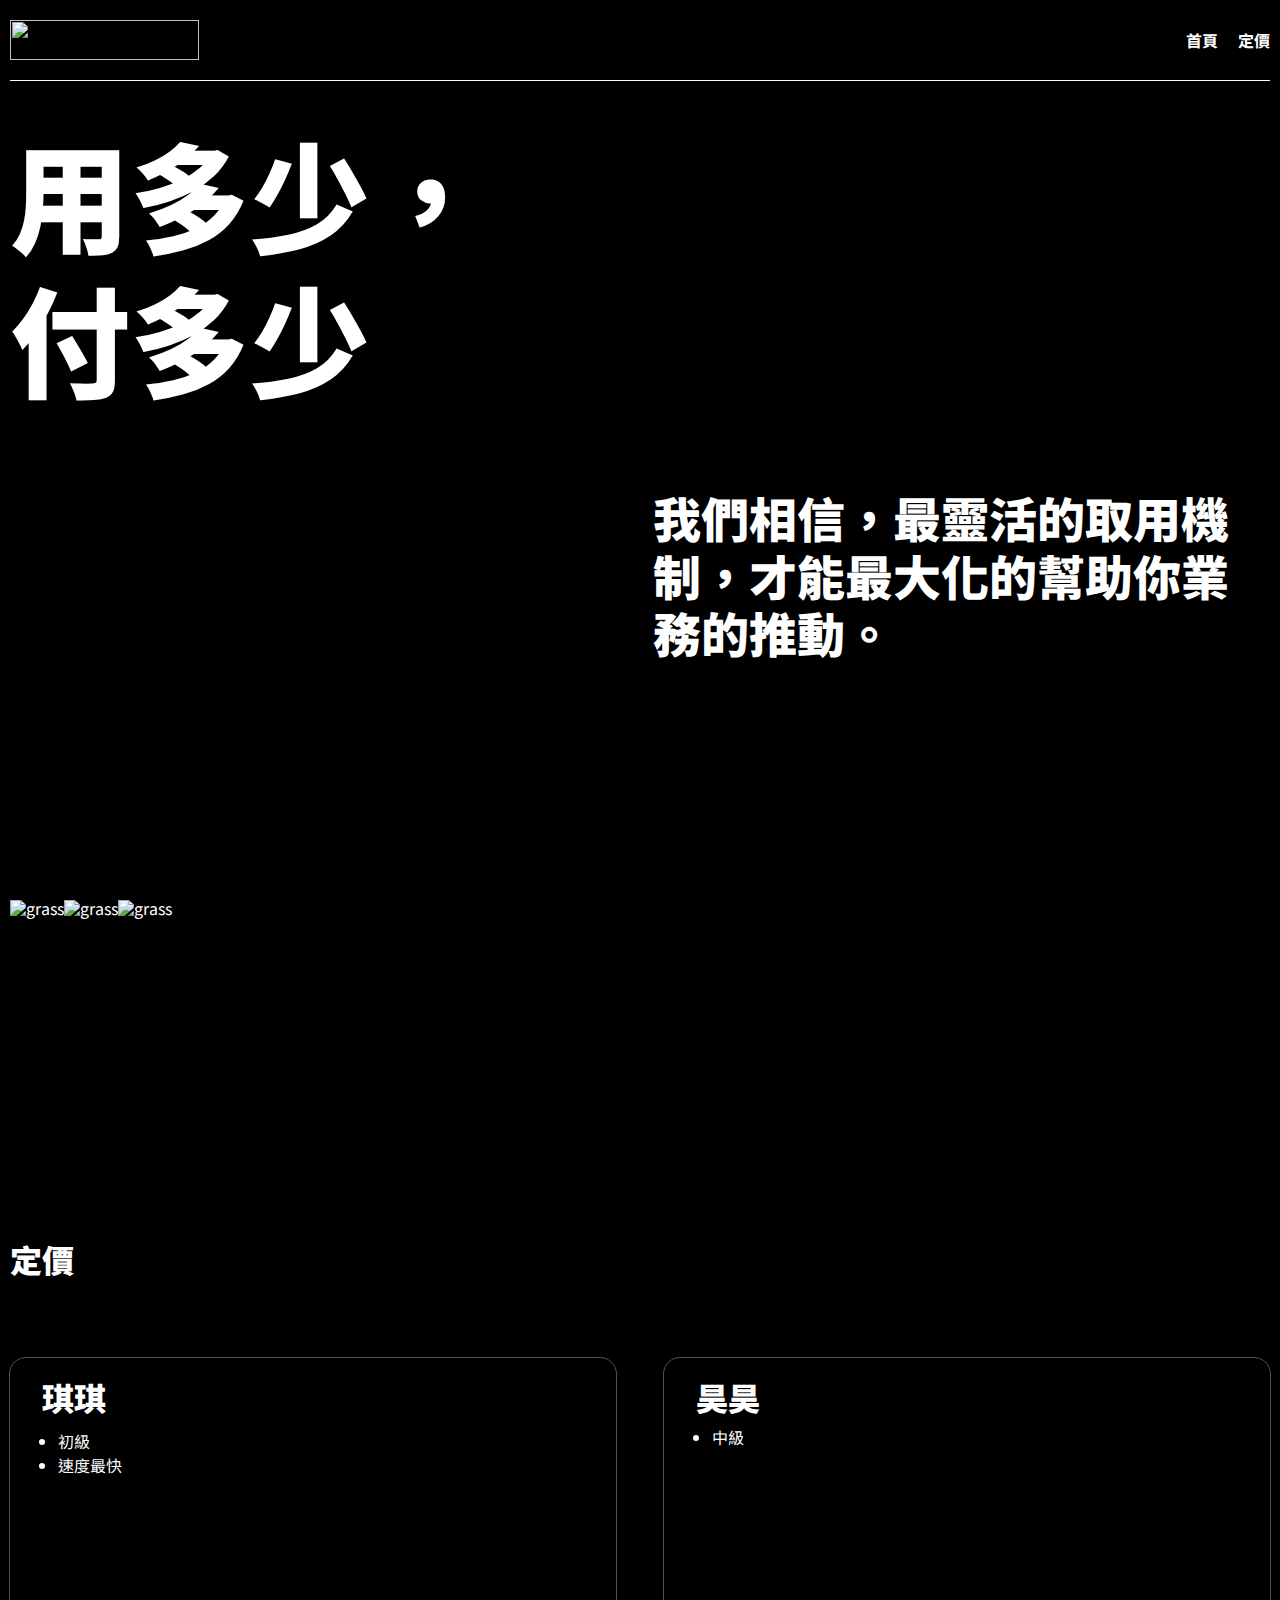
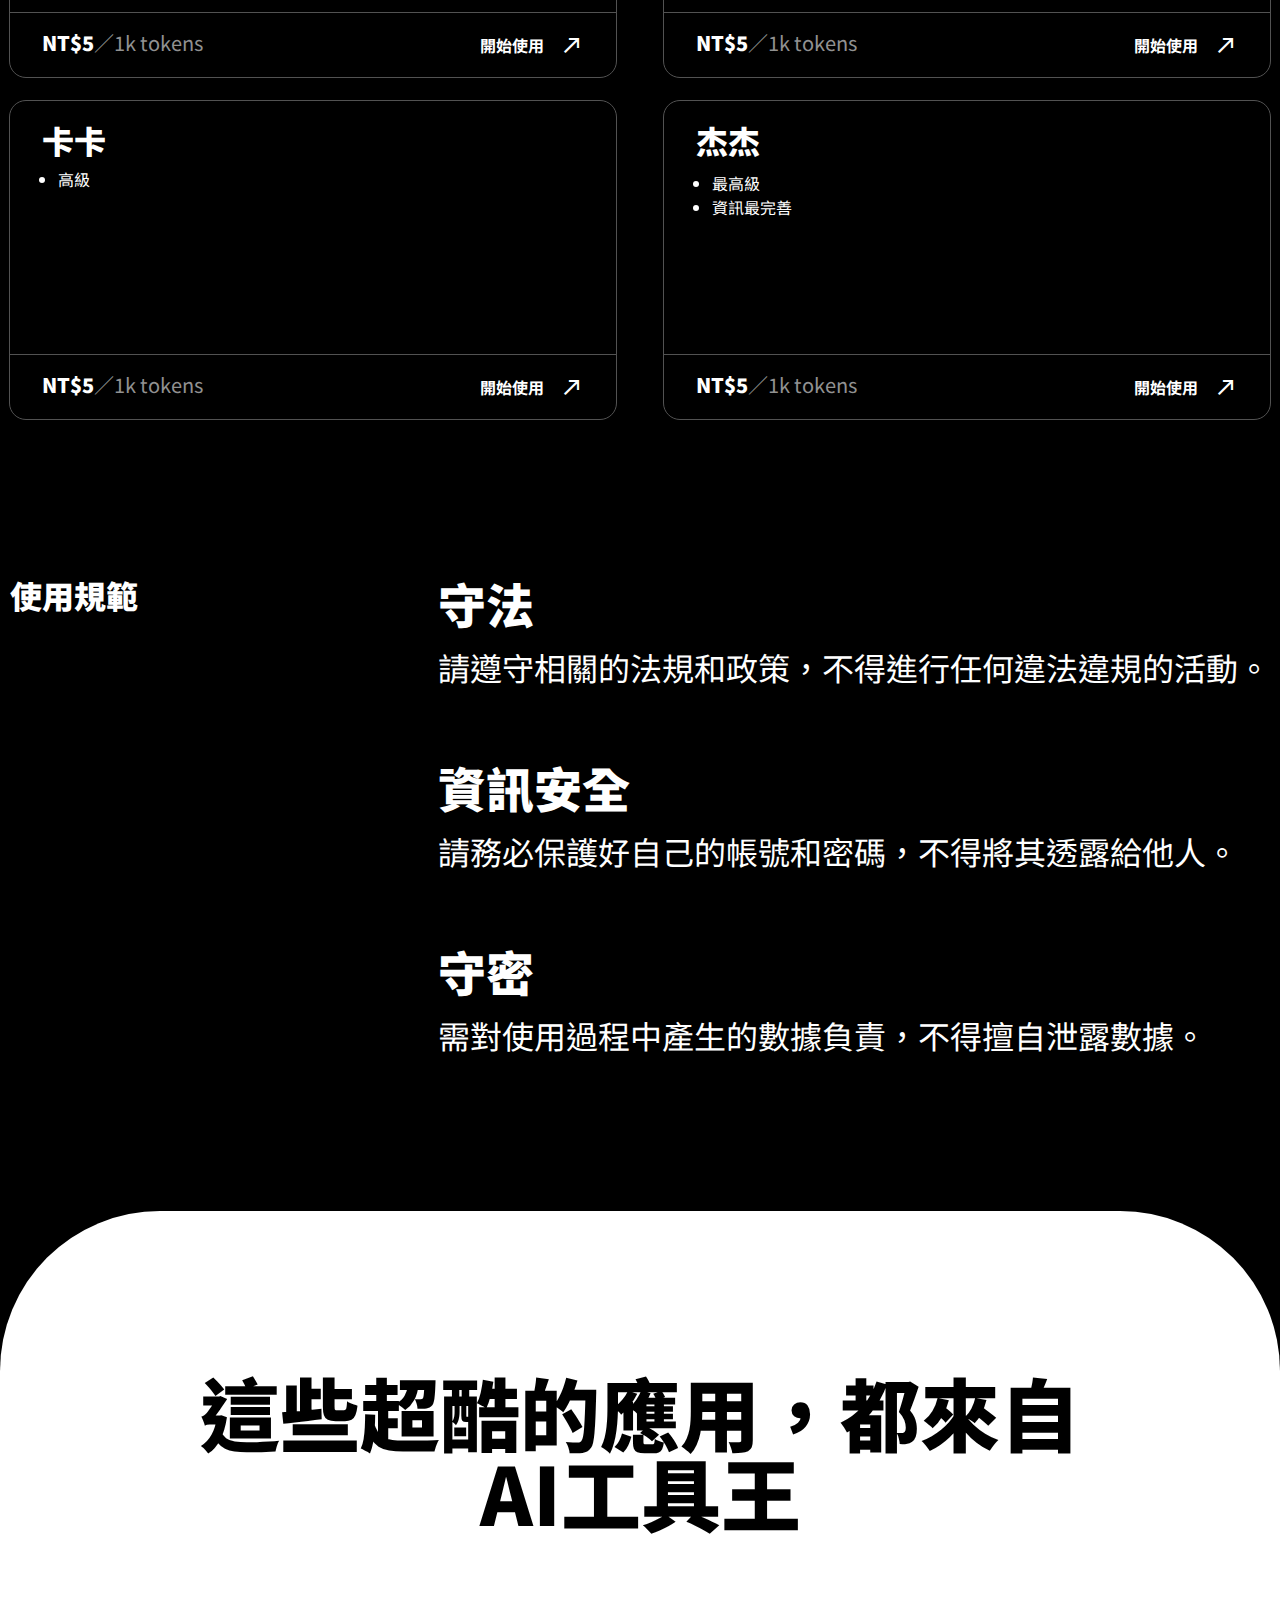
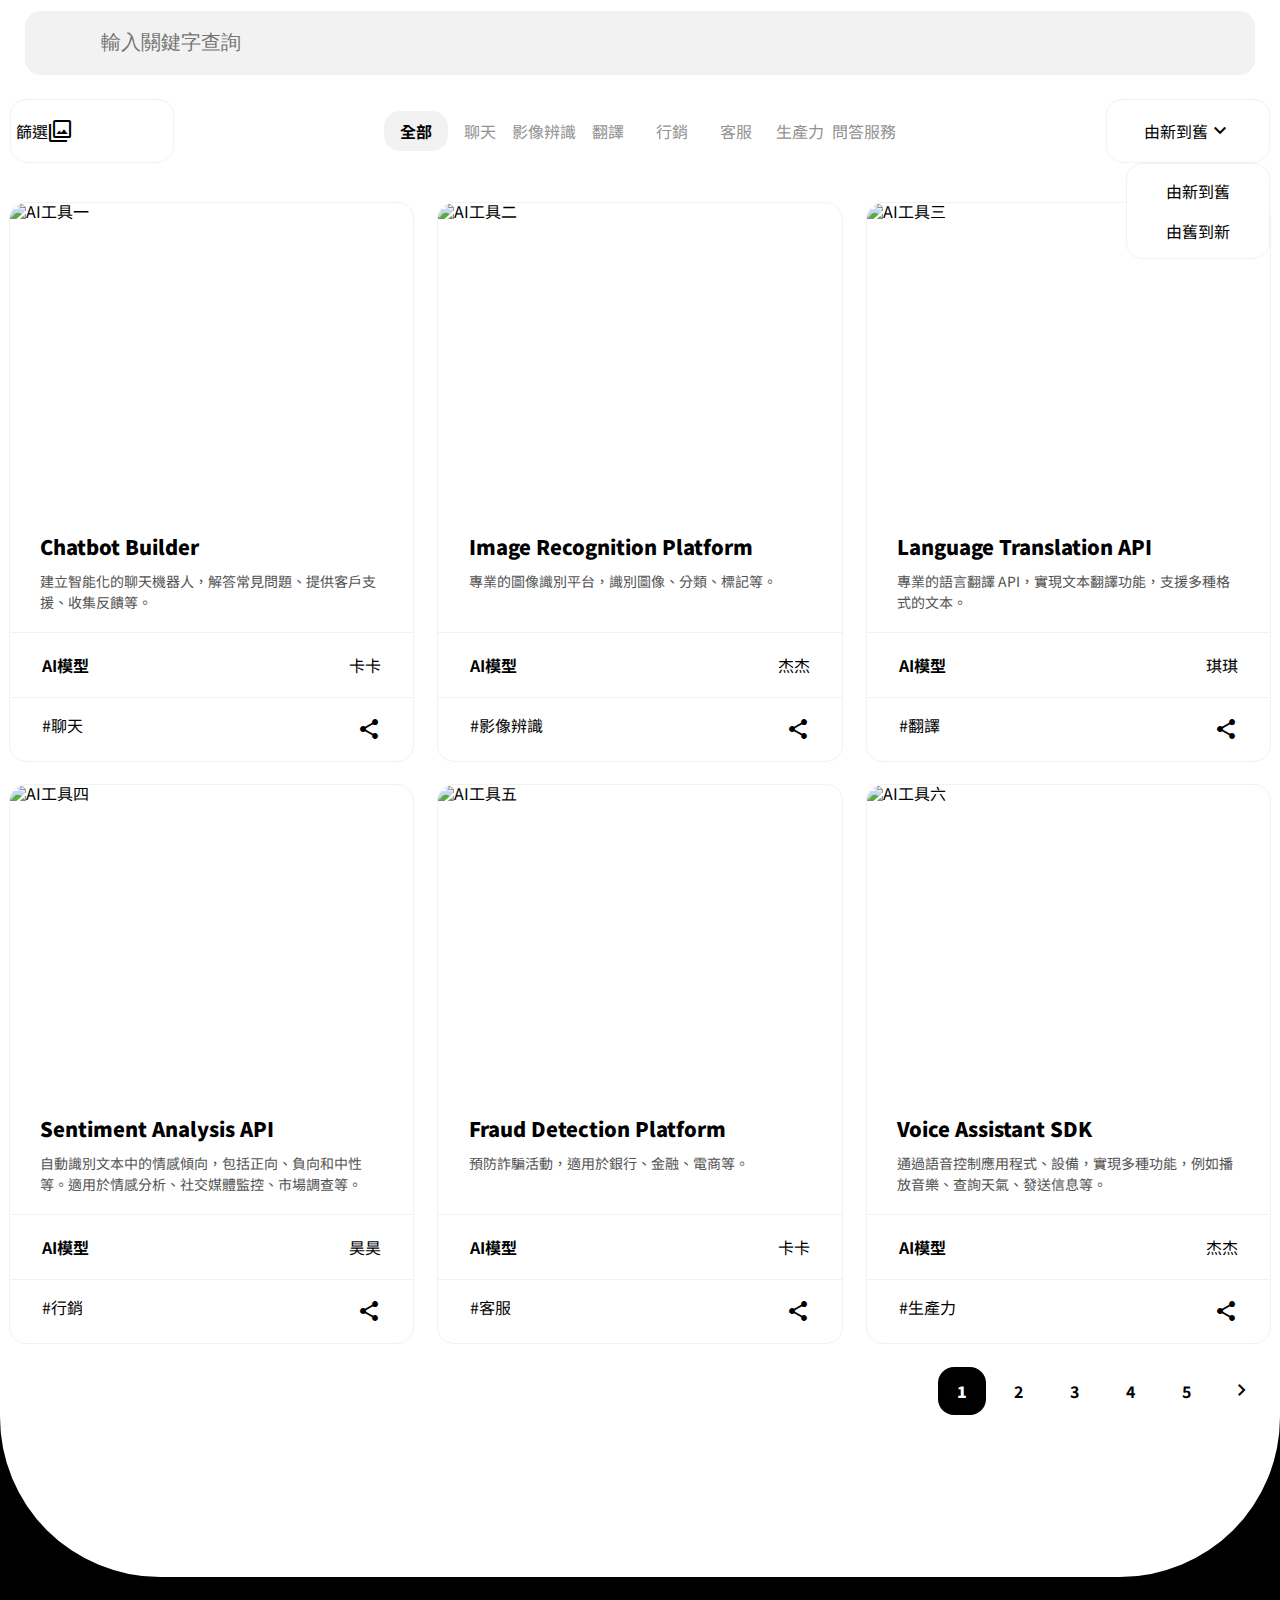
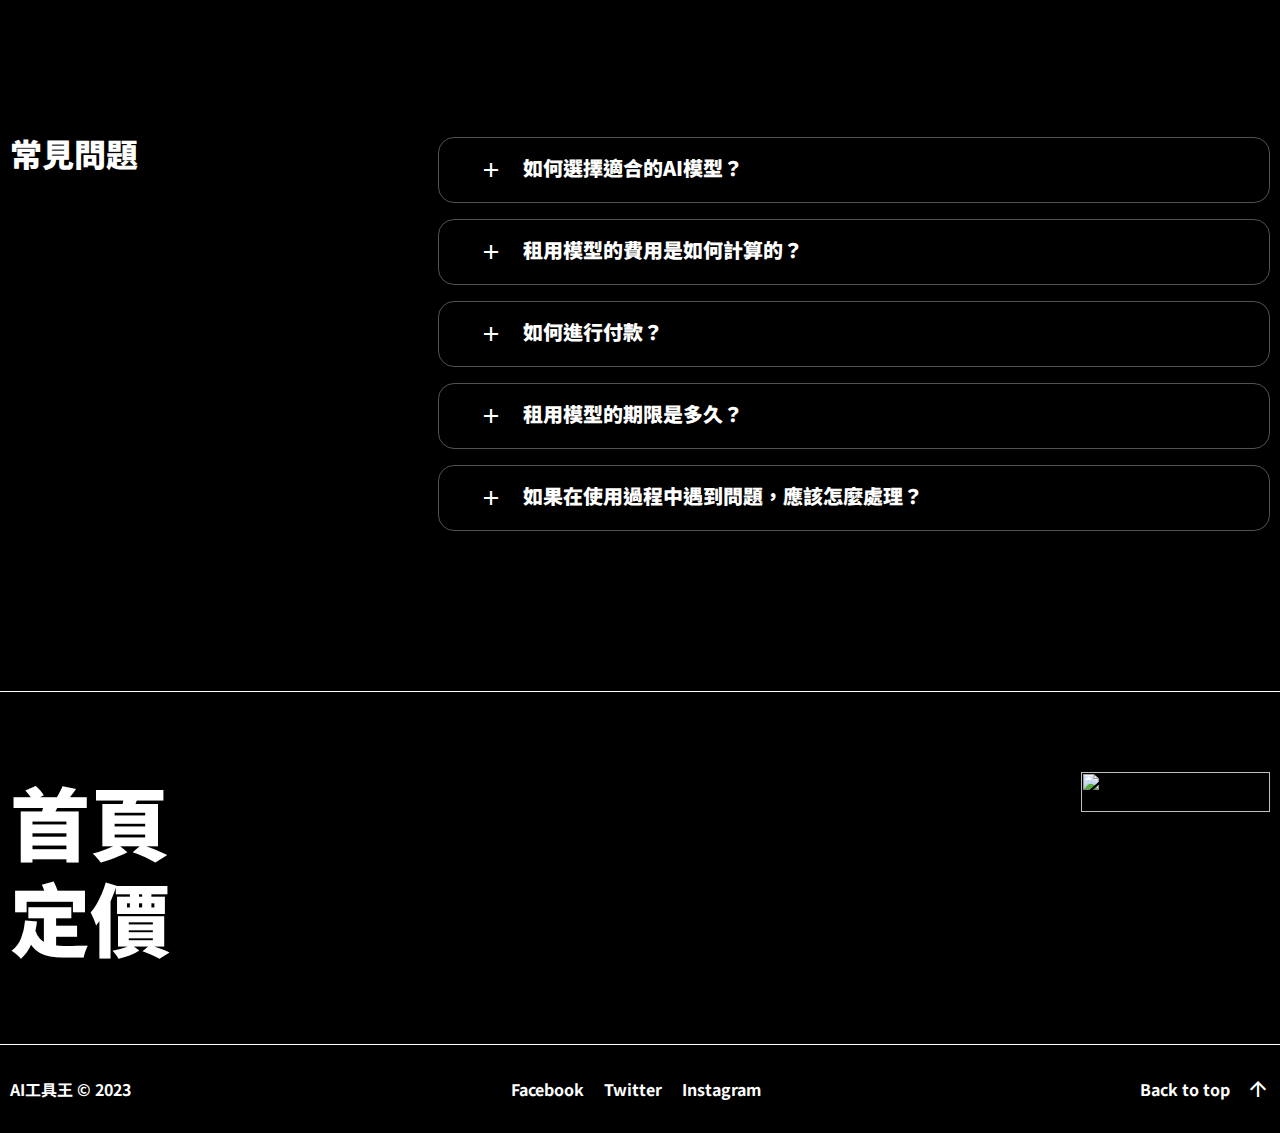
==== price.html @ 96bbe905 "加入 #問答服務" ====
<!DOCTYPE html>
<html lang="en">
<head>
    <meta charset="UTF-8">
    <meta http-equiv="X-UA-Compatible" content="IE=edge">
    <meta name="viewport" content="width=device-width, initial-scale=1.0">
    <link href="https://fonts.googleapis.com/icon?family=Material+Icons" rel="stylesheet">
    <link rel="stylesheet" href="css\all.css">
    <link rel="preconnect" href="https://fonts.googleapis.com">
    <link rel="preconnect" href="https://fonts.gstatic.com" crossorigin>
    <link href="https://fonts.googleapis.com/css2?family=Noto+Sans+TC:wght@100;300;400;500;700;900&display=swap" rel="stylesheet">
    <link rel="stylesheet" href="https://fonts.googleapis.com/css2?family=Material+Symbols+Outlined:opsz,wght,FILL,GRAD@48,400,0,0" />
    <script src="https://cdn.jsdelivr.net/npm/axios/dist/axios.min.js"></script>
    <script src="https://ajax.googleapis.com/ajax/libs/jquery/3.6.4/jquery.min.js"></script>
    <script src="js/all.js"></script>
    <title>AI工具王</title>
</head>
<body>
    <div class="container">
        <div class="header updown-1 mb40 d-flex jcsb">
            <div class="logo">
                <h1><a href="#"><img src="https://raw.githubusercontent.com/hexschool/2022-web-layout-training/main/2023web-camp/logo.png" alt=""></a></h1>
            </div>
            <ul class="submenu d-flex">
                <li><a class="font-700 font-white pr10" href="index.html">首頁</a></li>
                <li class="font-700 font-white pl10">定價</li>
            </ul>
          <img class="menu-top" src="https://github.com/hexschool/2022-web-layout-training/blob/main/2023web-camp/icons/menu.png?raw=true" alt="">
          <img class="menu-top-close"
            src="https://github.com/hexschool/2022-web-layout-training/blob/main/2023web-camp/icons/close.png?raw=true"
            alt="">
        </div>
        <div class="banner-price font-900 lh-main-title jcsb d-flex fdc mb238">
            <h2 class="banner-price-1 font-6 mb80">用多少，<br>付多少</h2>
            <h3 class="banner-price-2 font-4 asfe">我們相信，最靈活的取用機制，才能最大化的幫助你業務的推動。</h3>
        </div>
    </div>    
        <div class="container-3">
            <div class="animation-2 d-flex mb160">
                <div class="img-box d-flex jcs">
                    <img class="ani3" src="https://raw.githubusercontent.com/hexschool/2022-web-layout-training/main/2023web-camp/deco.png" alt="grass">
                    <img class="ani2"src="https://raw.githubusercontent.com/hexschool/2022-web-layout-training/main/2023web-camp/deco.png" alt="grass">
                    <img class="ani1"src="https://raw.githubusercontent.com/hexschool/2022-web-layout-training/main/2023web-camp/deco.png" alt="grass">
                </div>
            </div>
            <h2 class="font-3 lh-main-title font-900 service-block">定價</h2>
        <ul class="price-info gp24 mt80 d-flex wrap jcsb mb160">            
            <li class="price-list">
                <div>
                    <h2 class="font-3 lh-main-title font-900 mt20 ml32 mb12">琪琪</h2>
                    <ul class=" list-circle ml48 mb136 lh">
                    <li>初級</li>
                    <li>速度最快</li>
                </ul>
                </div>
                <div class="token-bar d-flex jcsb updown-1 font-2">
                    <p class="font-900 token-price ml32">NT$5<span>／1k tokens</span></p>
                    <a class="font-white mr32 font-700" href="#">開始使用　<span class="material-symbols-outlined">
call_made
</span></a>
                </div>
            </li>
            <li class="price-list d-flex jcsb fdc">
                <div>
                    <h2 class="font-3 lh-main-title font-900 mt20 ml32 mb12">昊昊</h2>
                    <ul class=" list-circle ml48 mb136">
                    <li>中級</li>
                </ul>
                </div>
                <div class="token-bar d-flex jcsb updown-1 font-2">
                    <p class="font-900 token-price ml32">NT$5<span>／1k tokens</span></p>
                    <a class="font-white mr32 font-700" href="#">開始使用　<span class="material-symbols-outlined">
call_made
</span></a>
                </div>
            </li>
            <li class="price-list d-flex jcsb fdc">
                <div>
                    <h2 class="font-3 lh-main-title font-900 mt20 ml32 mb12">卡卡</h2>
                    <ul class=" list-circle ml48 mb136">
                    <li>高級</li>
                </ul>
                </div>
                <div class="token-bar d-flex jcsb updown-1 font-2">
                    <p class="font-900 token-price ml32">NT$5<span>／1k tokens</span></p>
                    <a class="font-white mr32 font-700" href="#">開始使用　<span class="material-symbols-outlined">
call_made
</span></a>
                </div>
            </li>
            <li class="price-list d-flex jcsb fdc">
                <div>
                    <h2 class="font-3 lh-main-title font-900 mt20 ml32 mb12">杰杰</h2>
                    <ul class=" list-circle ml48 mb136 lh">
                    <li>最高級</li>
                    <li>資訊最完善</li>
                </ul>
                </div>
                <div class="token-bar d-flex jcsb updown-1 font-2">
                    <p class="font-900 token-price ml32">NT$5<span>／1k tokens</span></p>
                    <a class="font-white mr32 font-700" href="#">開始使用　<span class="material-symbols-outlined">
call_made
</span></a>
                </div>
            </li>
        </div>
        <div class="rules d-flex jcsb container-3 pb160">
            <p class="font-3 font-900">使用規範</p>
            <ul>
                <li>
                    <h3 class="font-4 font-900 mb24">守法</h3>
                    <p class="font-3">請遵守相關的法規和政策，不得進行任何違法違規的活動。</p>
                </li>
                <li>
                    <h3 class="font-4 font-900 mb24 mt80">資訊安全</h3>
                    <p class="font-3">請務必保護好自己的帳號和密碼，不得將其透露給他人。</p>
                </li>
                <li>
                    <h3 class="font-4 font-900 mb24 mt80">守密</h3>
                    <p class="font-3">需對使用過程中產生的數據負責，不得擅自泄露數據。</p>
                </li>
            </ul>
        </div>
    </div>
    <section class="bg-white pb162">
        <div class="middle">
            <h2 class="title-tool font-5 font-900 pt160">這些超酷的應用，都來自 AI工具王</h2>
            <input class="search lh mt80 mb24 font-2" type="text" name="" id="" placeholder="輸入關鍵字查詢">
            <div class="middle-bar d-flex jcsb aic mb40 lh">
                <div class="box-select">篩選<span class="material-icons">
                    filter_alt
                    </span></div>
                <ul class="selection-bar d-flex jcsb">
                    <li><a class="d-block selected font-700">全部</a></li>
                    <li><a class="d-block unselected">聊天</a></li>
                    <li><a class="d-block unselected">影像辨識</a></li>
                    <li><a class="d-block unselected">翻譯</a></li>
                    <li><a class="d-block unselected">行銷</a></li>
                    <li><a class="d-block unselected">客服</a></li>
                    <li><a class="d-block unselected">生產力</a></li>
                    <li><a class="d-block unselected">問答服務</a></li>
                </ul>
                <div id="button-date" class="box-select">由新到舊<span class="material-icons">keyboard_arrow_down</span></div>
                <div class="date-sort-drop box-select d-flex fdc">
                    <div id="to-old-btn" class="to-new-select">由新到舊</div>
                    <div id="to-new-btn" class="to-new-select">由舊到新</div>
                </div>
            </div>
            <ul id="tools" class="tools-list d-flex wrap jcsb">
                <li class="tools mb24 d-flex fdc jcsb">
                    <div class="img-container">
                        <img src="https://github.com/hexschool/2022-web-layout-training/blob/main/2023web-camp/tool1.png?raw=true" alt="AI工具一" class="img">    
                    </div>  
                    <div class="d-flex aic fdc mt20 mb20">
                        <h3 class="main-title mb12 font-2 font-900 lh-main-title">Chatbot Builder</h3>
                        <p class="main-text font-0 lh font-gray">建立智能化的聊天機器人，解答常見問題、提供客戶支援、收集反饋等。</p>
                    </div>
                    <div>
                        <div class="d-flex jcsb outline">
                            <h3 class="padding-2 lh font-700">AI模型</h3>
                            <span class="padding-2 lh">卡卡</span>
                        </div>
                        <div class="d-flex jcsb">
                            <a class="tools-tag-1 d-flex jcsb-left padding-2" href="#">#聊天</a>
                            <a class="material-icons padding-2" href="#">share</a>
                        </div>
                    </div>
                </li>
                <li class="tools mb24 d-flex fdc jcsb">
                    <div class="img-container">
                        <img src="https://github.com/hexschool/2022-web-layout-training/blob/main/2023web-camp/tool2.png?raw=true" alt="AI工具二" class="img">
                    </div>  
                    <div class="d-flex aic fdc mt20 mb20">
                        <h3 class="main-title mb12 font-2 font-900 lh-main-title">Image Recognition Platform</h3>
                        <p class="main-text font-0 lh font-gray mb20">專業的圖像識別平台，識別圖像、分類、標記等。</p>
                    </div>
                    <div>
                        <div class="d-flex jcsb outline">
                            <h3 class="padding-2 lh font-700">AI模型</h3>
                            <span class="padding-2 lh">杰杰</span>
                        </div>
                        <div class="d-flex jcsb">
                            <a class="tools-tag-1 d-flex jcsb-left padding-2" href="#">#影像辨識</a>
                            <a class="material-icons padding-2" href="#">share</a>
                        </div>
                    </div>
                </li>
                <li class="tools mb24 d-flex fdc jcsb">
                    <div class="img-container">
                        <img src="https://github.com/hexschool/2022-web-layout-training/blob/main/2023web-camp/tool3.png?raw=true" alt="AI工具三" class="img">
                    </div>  
                    <div class="d-flex aic fdc mt20 mb20">
                        <h3 class="main-title mb12 font-2 font-900 lh-main-title">Language Translation API</h3>
                        <p class="main-text font-0 lh font-gray">專業的語言翻譯 API，實現文本翻譯功能，支援多種格式的文本。</p>
                    </div>
                    <div><div class="d-flex jcsb outline">
                        <h3 class="padding-2 lh font-700">AI模型</h3>
                        <span class="padding-2 lh">琪琪</span>
                    </div>
                    <div class="d-flex jcsb">
                        <a class="tools-tag-1 d-flex jcsb-left padding-2" href="#">#翻譯</a>
                        <a class="material-icons padding-2" href="#">share</a>
                    </div>
                </li>
                <li class="tools mb24 d-flex fdc jcsb">
                    <div class="img-container">
                        <img src="https://github.com/hexschool/2022-web-layout-training/blob/main/2023web-camp/tool4.png?raw=true" alt="AI工具四" class="img">
                    </div>  
                    <div class="d-flex aic fdc mt20 mb20">
                        <h3 class="main-title mb12 font-2 font-900 lh-main-title">Sentiment Analysis API</h3>
                        <p class="main-text font-0 lh font-gray">自動識別文本中的情感傾向，包括正向、負向和中性等。適用於情感分析、社交媒體監控、市場調查等。</p>
                    </div>
                    <div>
                        <div class="d-flex jcsb outline">
                            <h3 class="padding-2 lh font-700">AI模型</h3>
                            <span class="padding-2 lh">昊昊</span>
                        </div>
                        <div class="d-flex jcsb">
                            <a class="tools-tag-1 d-flex jcsb-left padding-2" href="#">#行銷</a>
                            <a class="material-icons padding-2" href="#">share</a>
                        </div>
                    </div>
                    
                </li>
                <li class="tools mb24 d-flex fdc jcsb">
                    <div class="img-container">
                        <img src="https://github.com/hexschool/2022-web-layout-training/blob/main/2023web-camp/tool5.png?raw=true" alt="AI工具五" class="img">
                    </div>  
                    <div class="d-flex aic fdc mt20 mb20">
                        <h3 class="main-title mb12 font-2 font-900 lh-main-title">Fraud Detection Platform</h3>
                        <p class="main-text font-0 lh font-gray mb20">預防詐騙活動，適用於銀行、金融、電商等。</p>
                    </div>
                    <div>
                        <div class="d-flex jcsb outline">
                        <h3 class="padding-2 lh font-700">AI模型</h3>
                        <span class="padding-2 lh">卡卡</span>
                    </div>
                    <div class="d-flex jcsb">
                        <a class="tools-tag-1 d-flex jcsb-left padding-2" href="#">#客服</a>
                        <a class="material-icons padding-2" href="#">share</a>
                    </div></div>
                </li>
                <li class="tools mb24 d-flex fdc jcsb">
                    <div class="img-container">
                        <img src="https://github.com/hexschool/2022-web-layout-training/blob/main/2023web-camp/tool6.png?raw=true" alt="AI工具六" class="img">
                    </div>  
                    <div class="d-flex aic fdc mt20 mb20">
                        <h3 class="main-title mb12 font-2 font-900 lh-main-title">Voice Assistant SDK</h3>
                        <p class="main-text font-0 lh font-gray">通過語音控制應用程式、設備，實現多種功能，例如播放音樂、查詢天氣、發送信息等。</p>
                    </div>
                    <div>
                        <div class="d-flex jcsb outline">
                            <h3 class="padding-2 lh font-700">AI模型</h3>
                            <span class="padding-2 lh">杰杰</span>
                        </div>
                        <div class="d-flex jcsb">
                            <a class="tools-tag-1 d-flex jcsb-left padding-2" href="#">#生產力</a>
                            <a class="material-icons padding-2" href="#">share</a>
                        </div>
                    </div>
                </li>
            </ul>
            <ul class="pagination d-flex jcend font-700 mt16">
                <li class="font-900 selected-pagination">1</li>
                <li><a class="d-block unselected-pagination">2</a></li>
                <li><a class="d-block unselected-pagination">3</a></li>
                <li><a class="d-block unselected-pagination">4</a></li>
                <li><a class="d-block unselected-pagination">5</a></li>
                <li><a class="d-block unselected-pagination"><span class="material-symbols-outlined">
                    keyboard_arrow_right
                    </span></a></li>
            </ul>
        </div>
    </section> 
    <div class="container-3 pt160">
        <div class="question-section d-flex jcsb mb160">
            <h2 class="font-3 font-900">常見問題</h2>
            <ul class="q-a font-2 font-900">
                <li class="q1 mb16 updown-1">
                    <div class="q-container d-flex">
                        <span class="icon-q-1 ml40 mr20 material-symbols-outlined">add</span>
                        <p>如何選擇適合的AI模型？</p>
                    </div>        
                    <p class="ans1 lh">選擇適合的 AI 模型需要考慮您的應用場景、需要解決的問題、可用的資源以及預算等因素。可以通過對比不同模型的性能、準確率、速度等指標，以及與其他用戶的評價與反饋，來選擇最適合的模型。</p>
                </li>
                <li class="q2 mb16 updown-1">
                    <div class="q-container d-flex">
                        <span class="icon-q-2 ml40 mr20 material-symbols-outlined">add</span>
                        <p>租用模型的費用是如何計算的？</p>
                    </div>         
                    <p class="ans2 lh">租用模型的費用通常會根據模型的性能和使用時間等因素進行計算。具體而言，模型的性能可以根據其精度、速度、暫用資源等指標來評估；而使用時間可以根據租用時間的長短來計算，通常會按小時、天或月來計算。綜合考慮這些因素，系統會自動算出對應的租用費用。</p>
                </li>
                <li class="q3 mb16 updown-1">
                    <div class="q-container d-flex">
                        <span class="icon-q-3 ml40 mr20 material-symbols-outlined">add</span>
                        <p>如何進行付款？</p>
                    </div>
                    <p class="ans3 lh">付款方式可以通過網站上提供的宴上支付平台進行支付。具體而言，您可以選擇信用卡、銀行轉帳電子錢包等不同的支付方式進行支付。在支付前，您需要先登錄網站並選擇適合的租用方案，系統會自動計算出對應的租用欸用和支付金額，然後您可以選擇適合的支付方式進行支付。完成支付後，系統會自動向您提供相應的服務。</p>
                </li>
                <li class="q4 mb16 updown-1">
                    <div class="q-container d-flex">
                        <span class="icon-q-4 ml40 mr20 material-symbols-outlined">add</span>
                        <p>租用模型的期限是多久？</p>
                    </div>    
                    <p class="ans4 lh">租用模型的期限可以根據您的需求進行設置，通常可以選擇幾個小時、幾天或幾個月等不同的時間段。</p>
                </li>
                <li class="q5 updown-1">
                    <div class="q-container d-flex">
                        <span class="icon-q-5 ml40 mr20 material-symbols-outlined">add</span>
                        <p>如果在使用過程中遇到問題，應該怎麼處理？</p>
                    </div>                        
                    <p class="ans5 lh">如果在使用過程中遇到問題，您可以聯繫惡扶或技術支持人員進行諮詢或報告問題。您也可以。您也可以通過網站上的幫助中心或社區論壇尋找相關的解決方案和回答。</p>
                </li>
            </ul>
        </div>
    </div>
    <div class="container-2">
        <div class="sitemap d-flex jcsb">
            <ul class="map-list mt80 mb80 lh-main-title">
                <li><a class="font-white font-5 font-900" href="index.html">首頁</a></li>
                <li class="font-white font-5 font-900">定價</li>
            </ul>
            <a class="logo d-flex mt80" href="#"><img src="https://raw.githubusercontent.com/hexschool/2022-web-layout-training/main/2023web-camp/logo.png" alt=""></a>
        </div>
        <div class="footer lh font-700 d-flex jcsb">
                <div class="copyright padding-3">AI工具王 © 2023</div>
                <ul class="d-flex">
                    <li><a class="font-white mr20 d-block padding-3" href="">Facebook</a></li>
                    <li><a class="font-white mr20 d-block padding-3" href="">Twitter</a></li>
                    <li><a class="font-white d-block padding-3" href="">Instagram</a></li>
                </ul>
            <div class="backToTop"><a class="d-block font-white padding-3" href="#">Back to top　<span class="material-symbols-outlined">
                arrow_upward
                </span></a></div>
        </div>
    </div>
</div>
</div>       
</body>
</html>
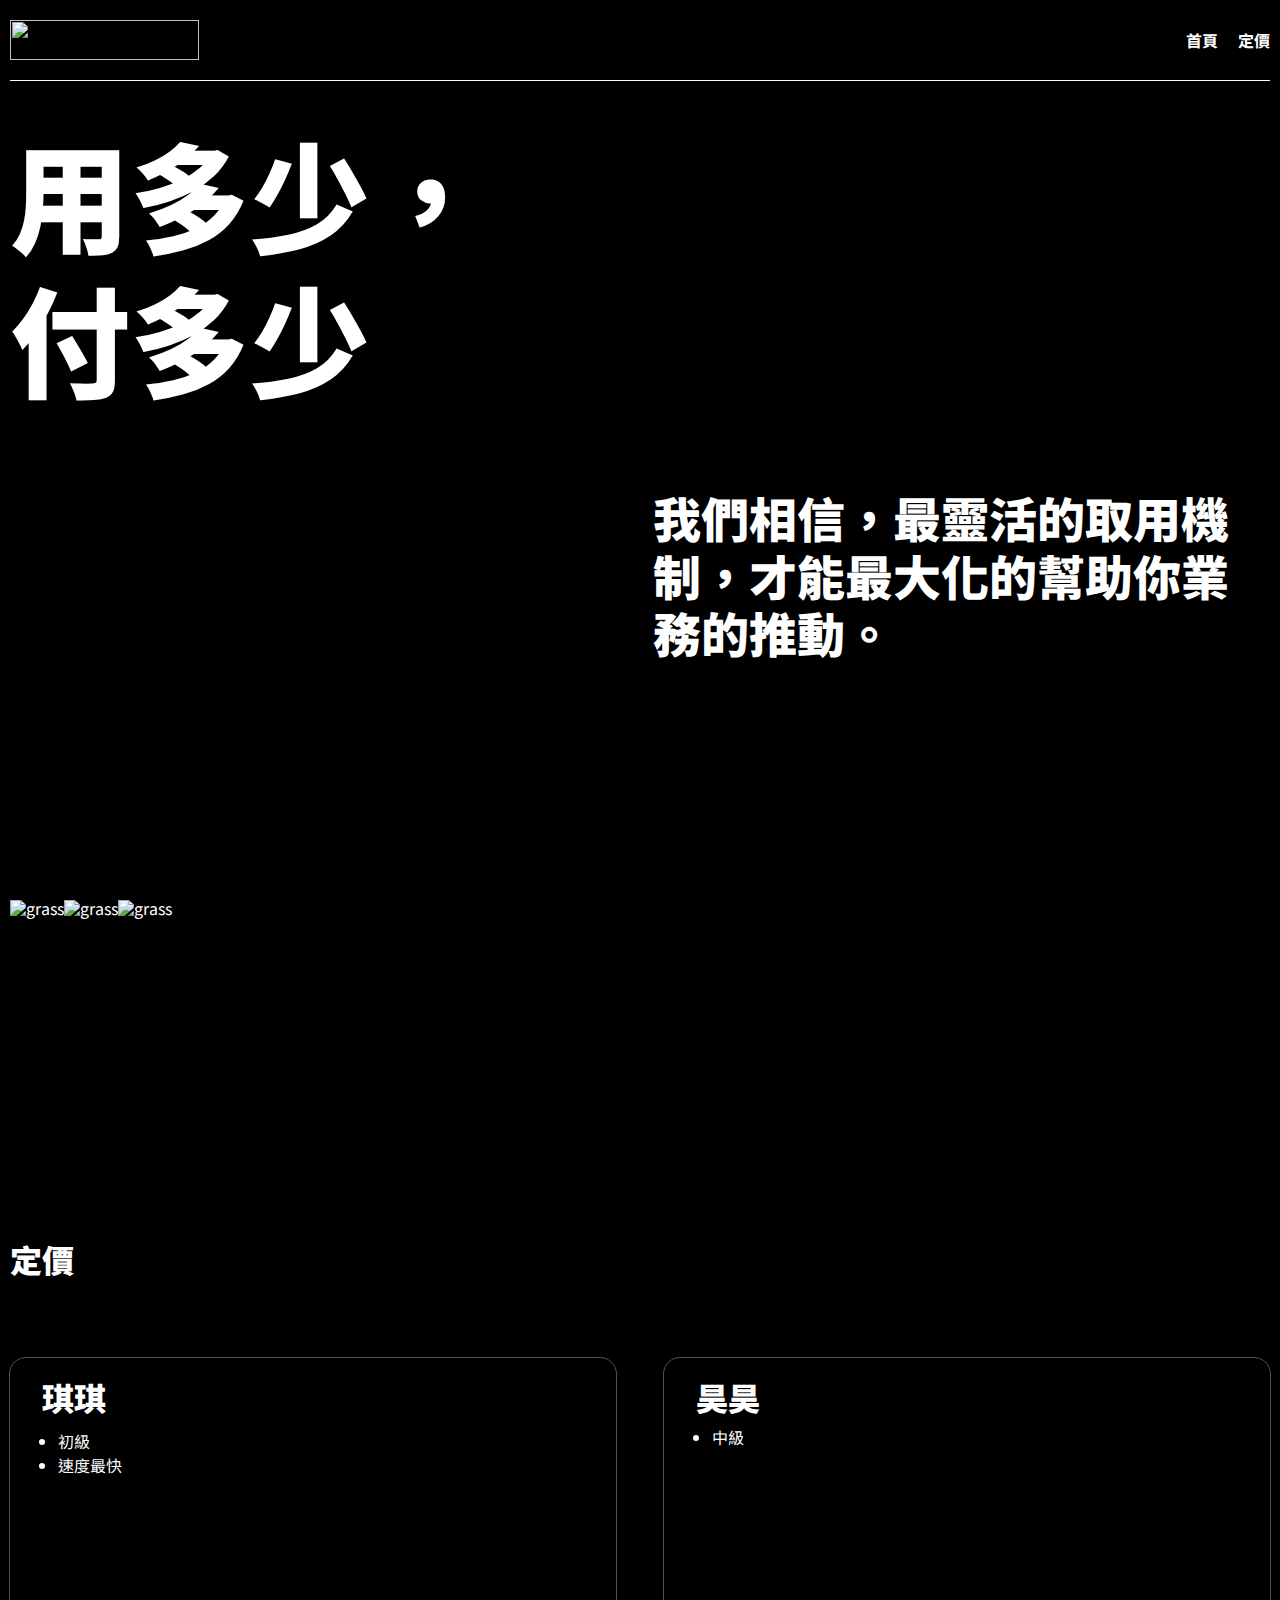
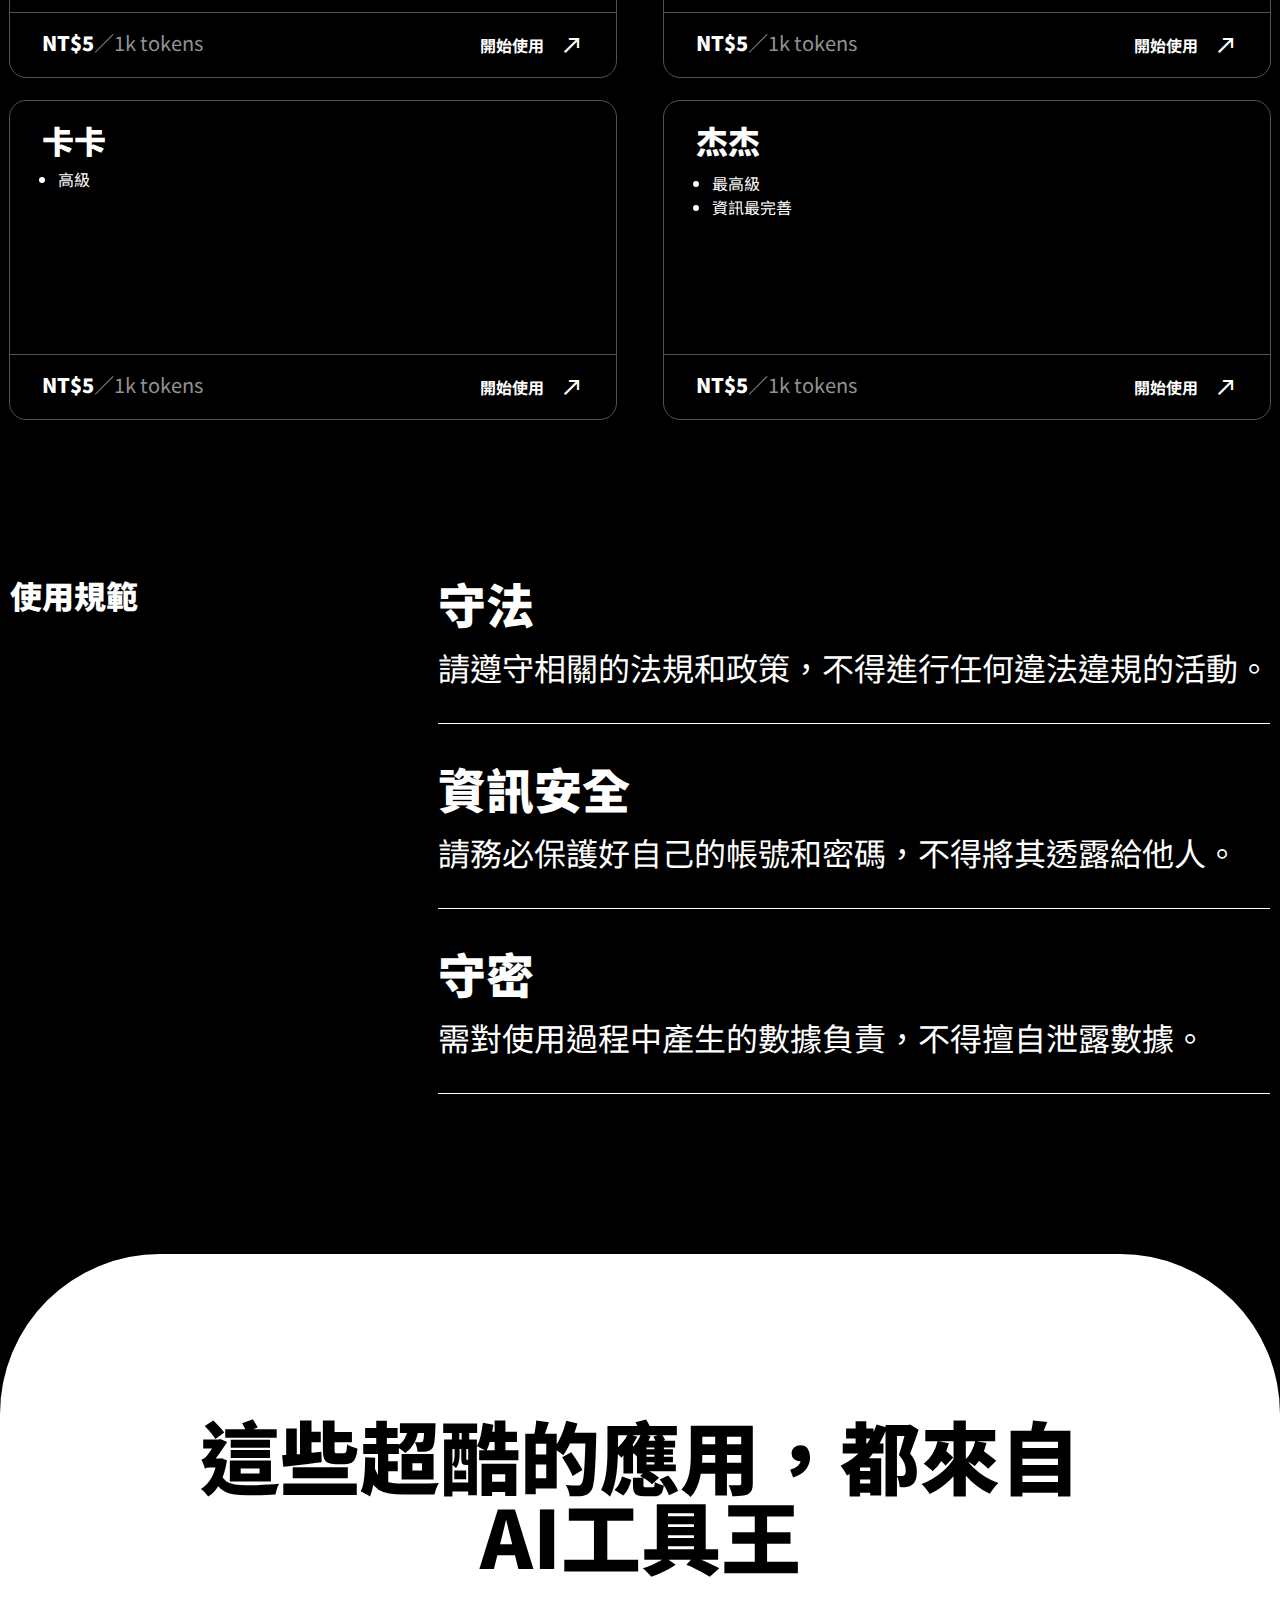
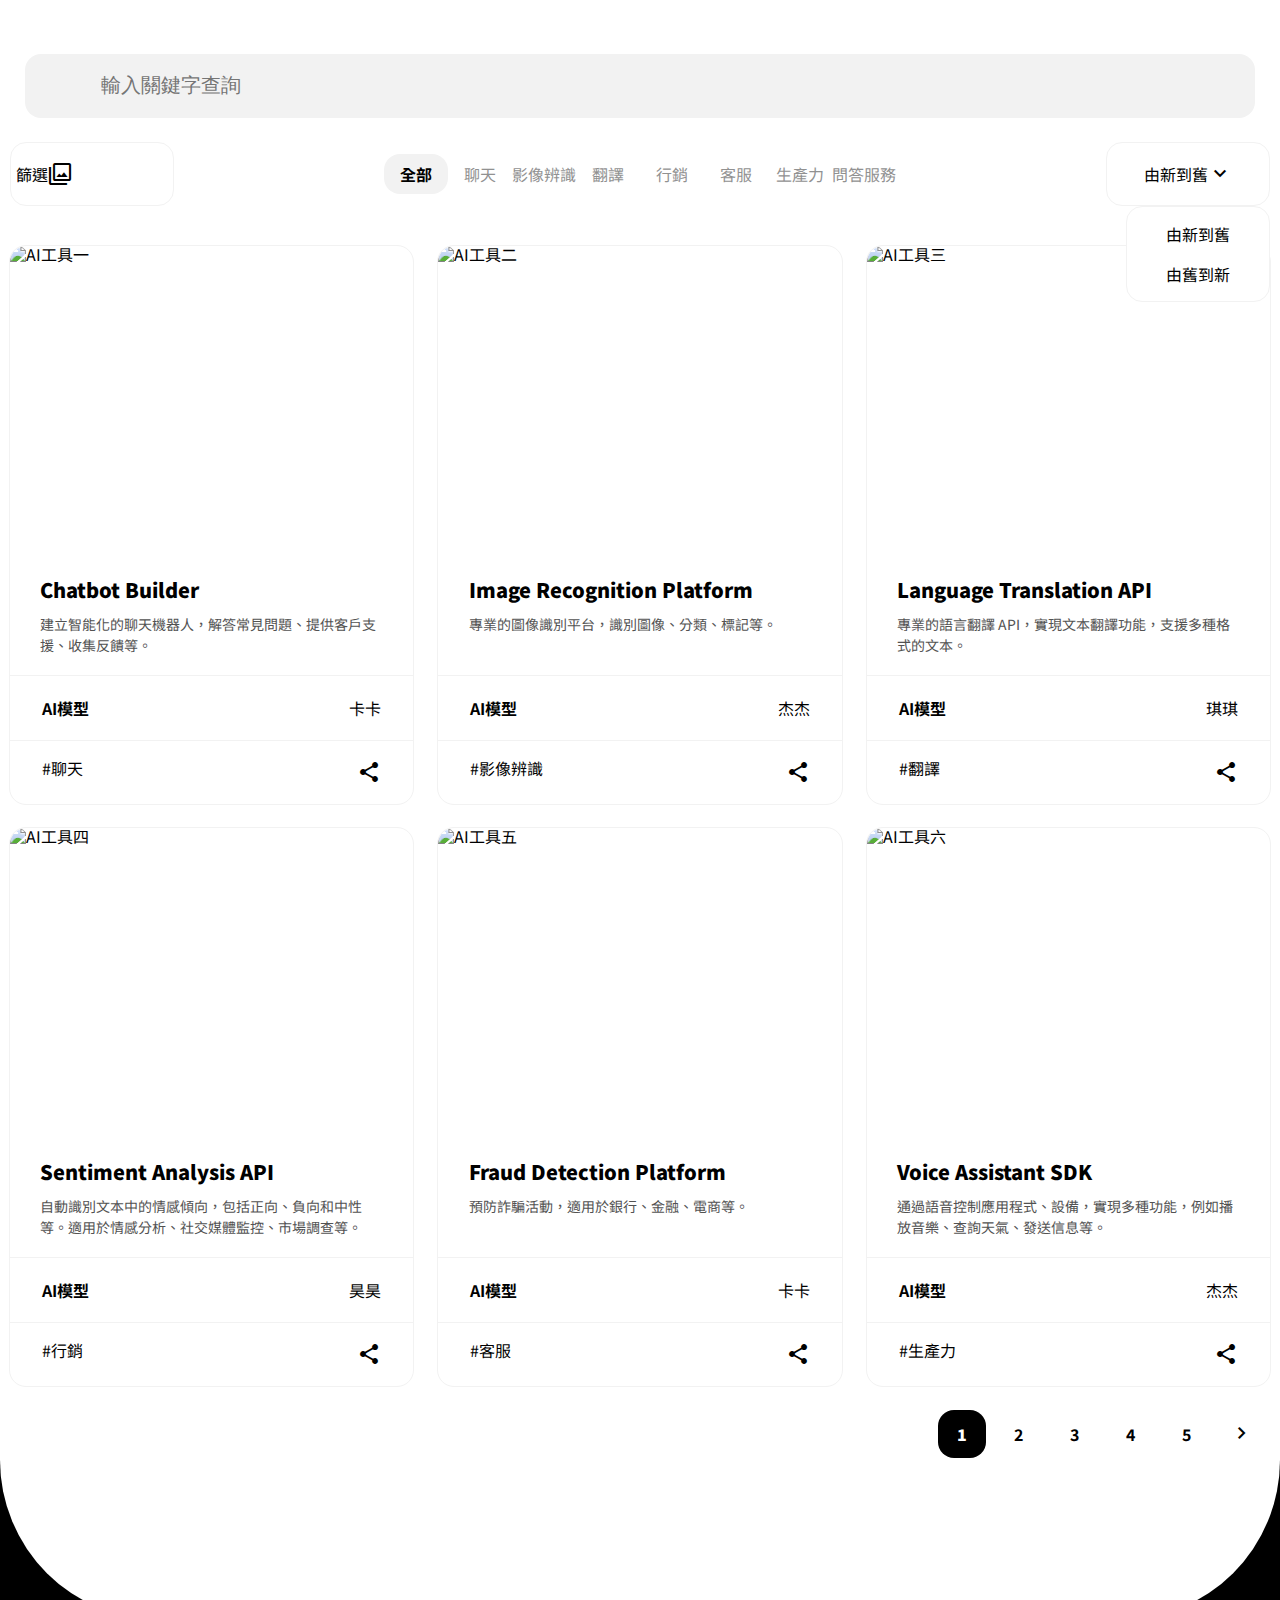
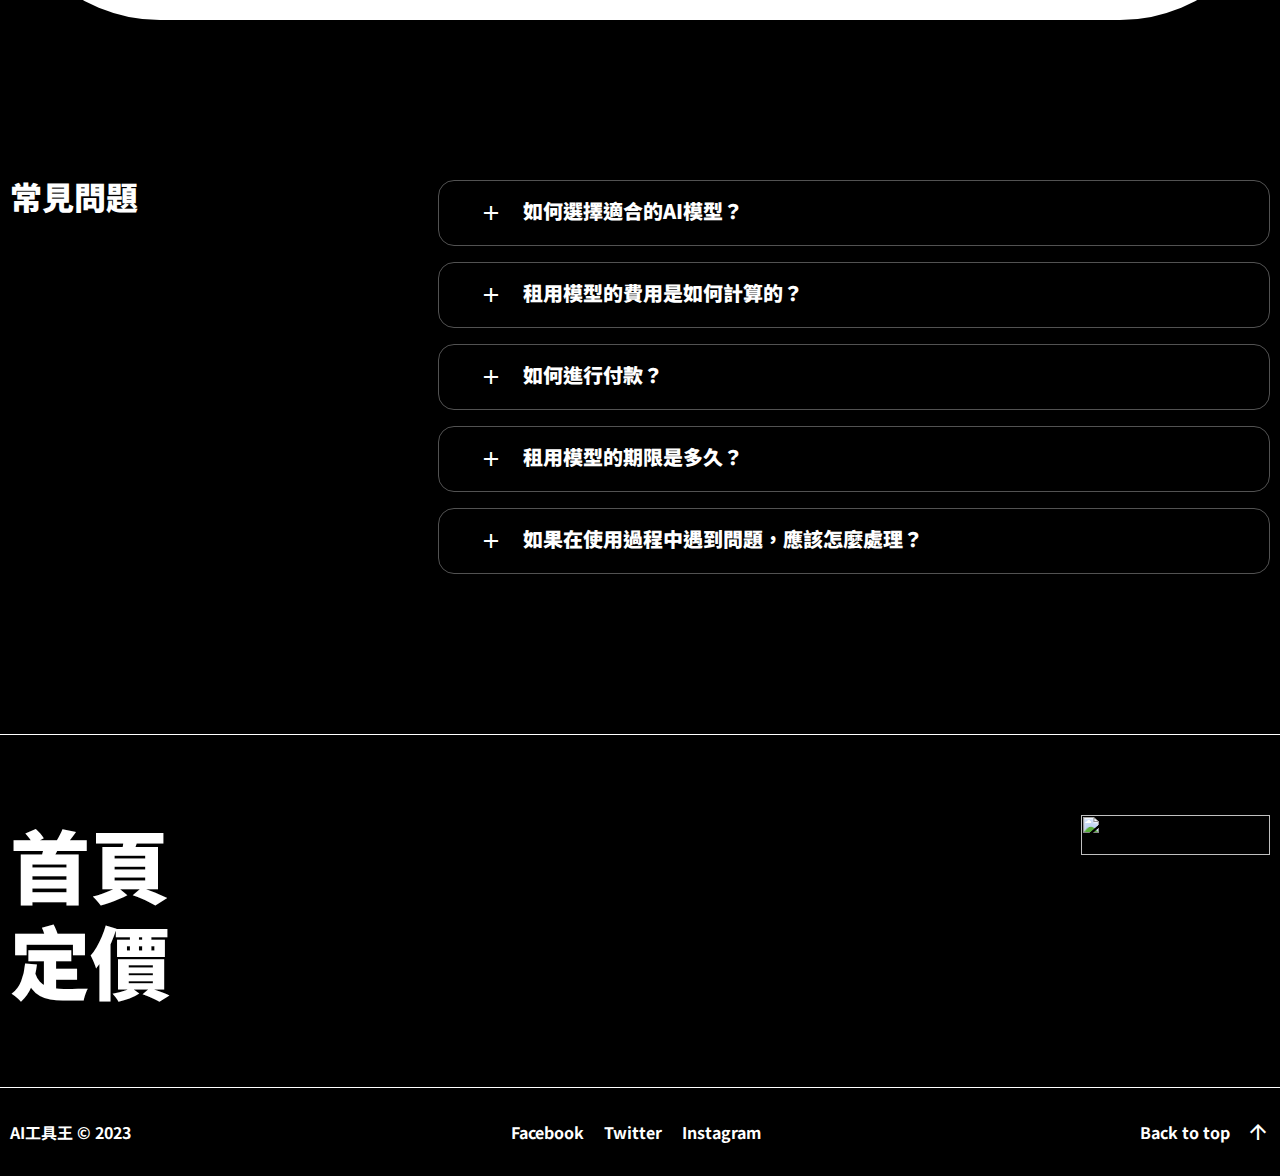
==== commit 932ecc1a: "距離調整" ====
--- a/price.html
+++ b/price.html
@@ -112,11 +112,11 @@
                     <p class="font-3">請遵守相關的法規和政策，不得進行任何違法違規的活動。</p>
                 </li>
                 <li>
-                    <h3 class="font-4 font-900 mb24 mt80">資訊安全</h3>
+                    <h3 class="font-4 font-900 mb24 mt40">資訊安全</h3>
                     <p class="font-3">請務必保護好自己的帳號和密碼，不得將其透露給他人。</p>
                 </li>
                 <li>
-                    <h3 class="font-4 font-900 mb24 mt80">守密</h3>
+                    <h3 class="font-4 font-900 mb24 mt40">守密</h3>
                     <p class="font-3">需對使用過程中產生的數據負責，不得擅自泄露數據。</p>
                 </li>
             </ul>
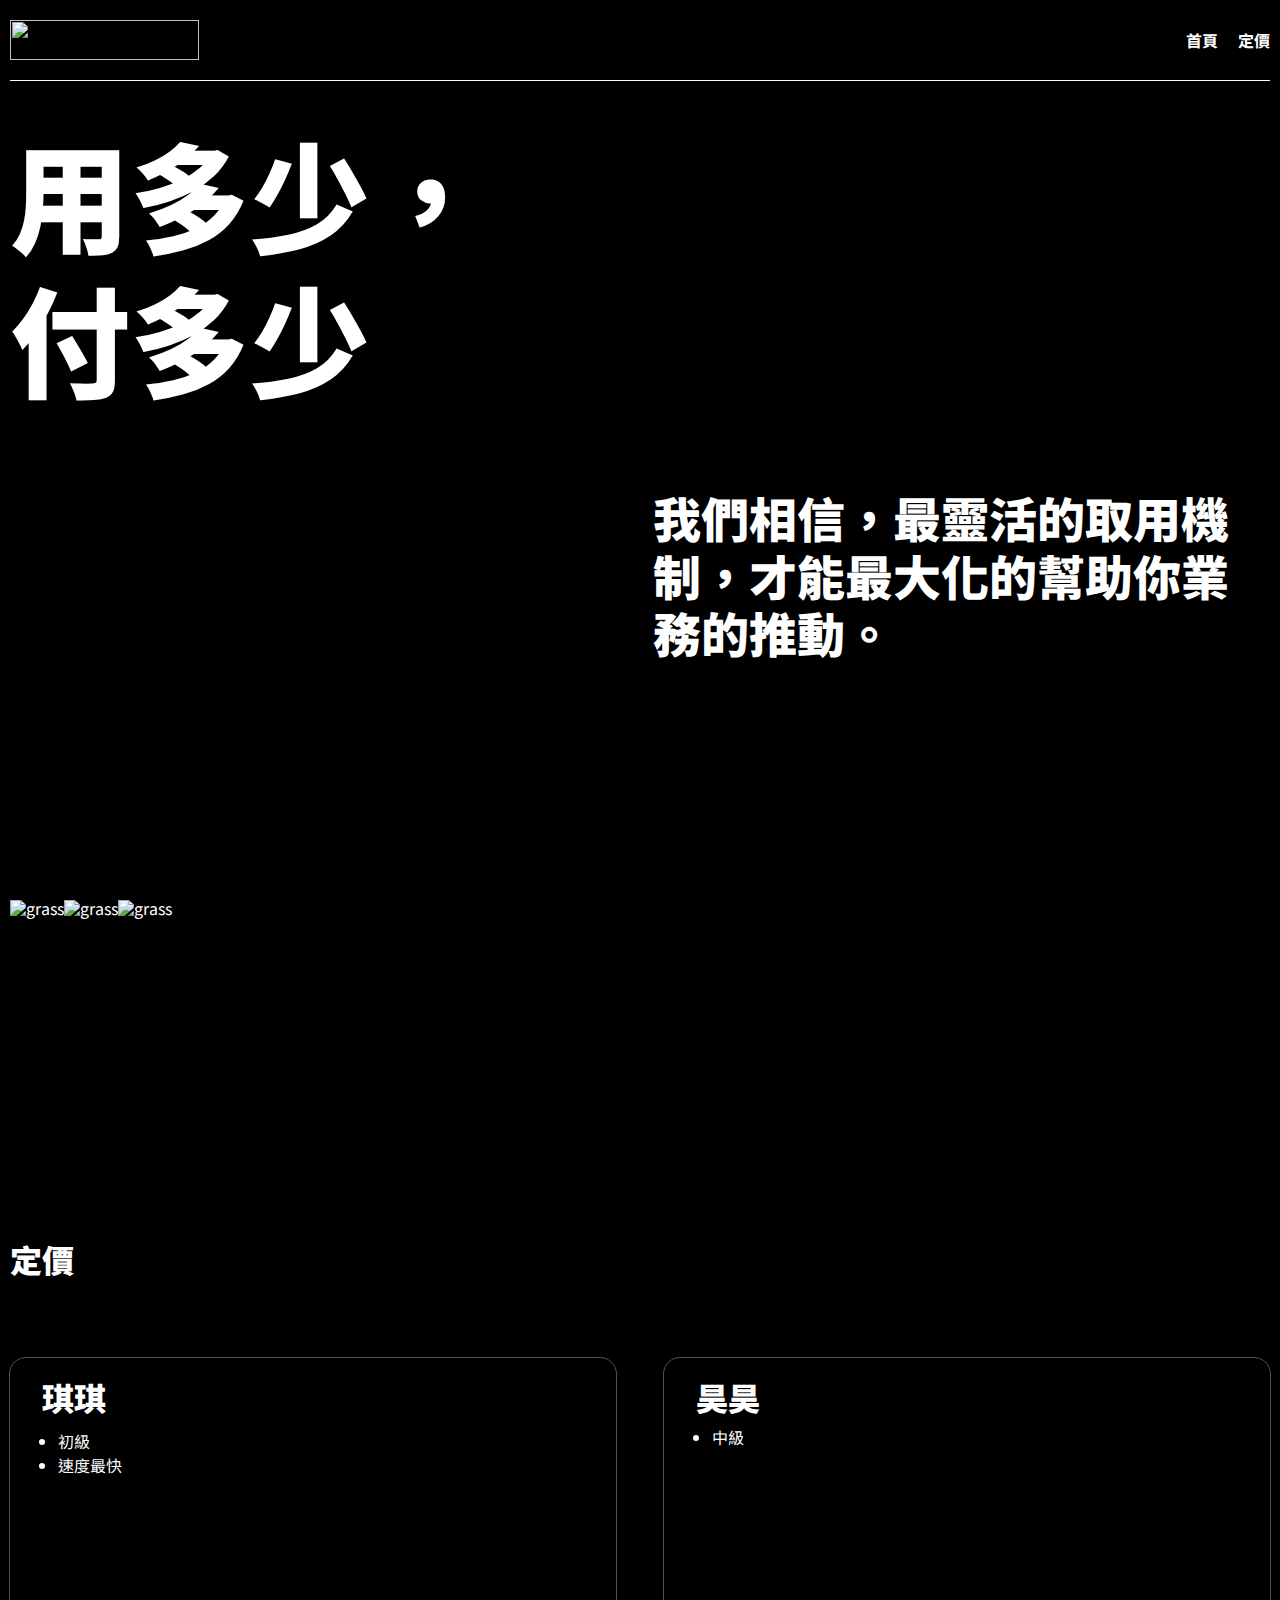
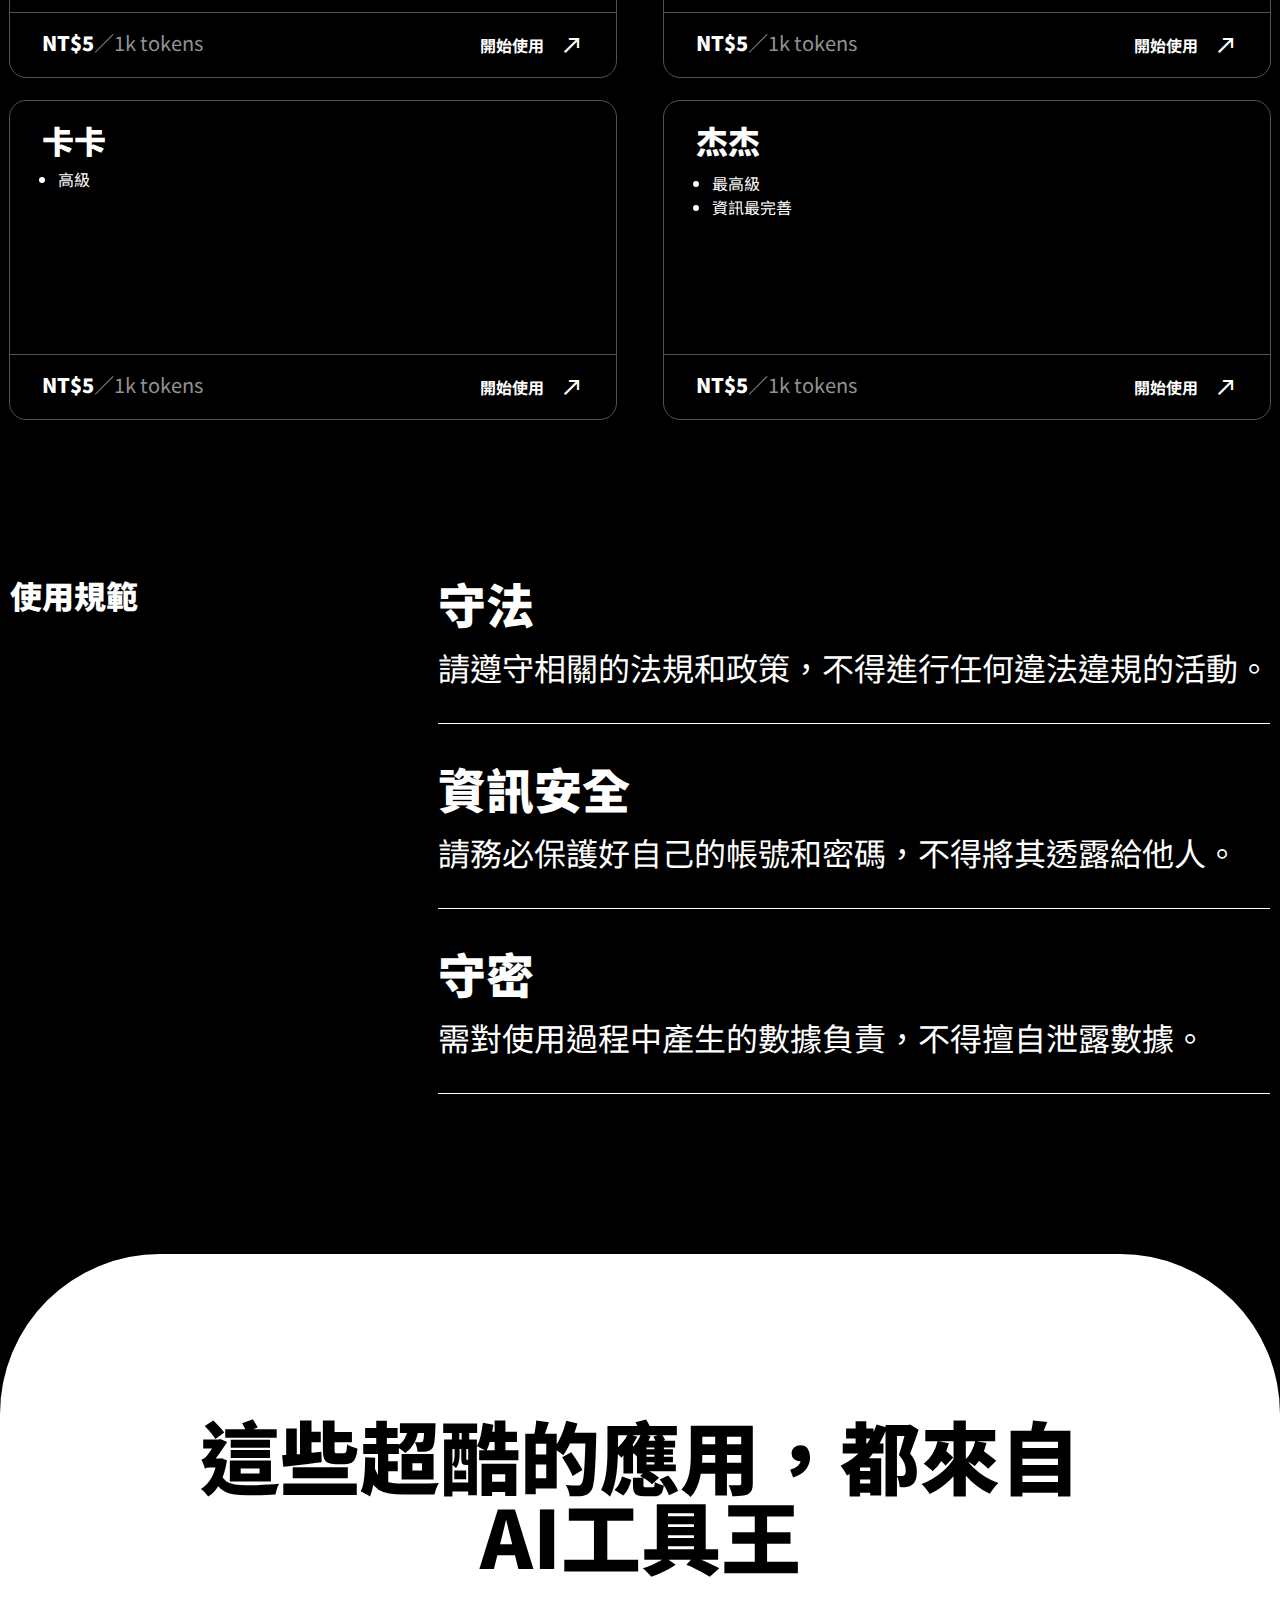
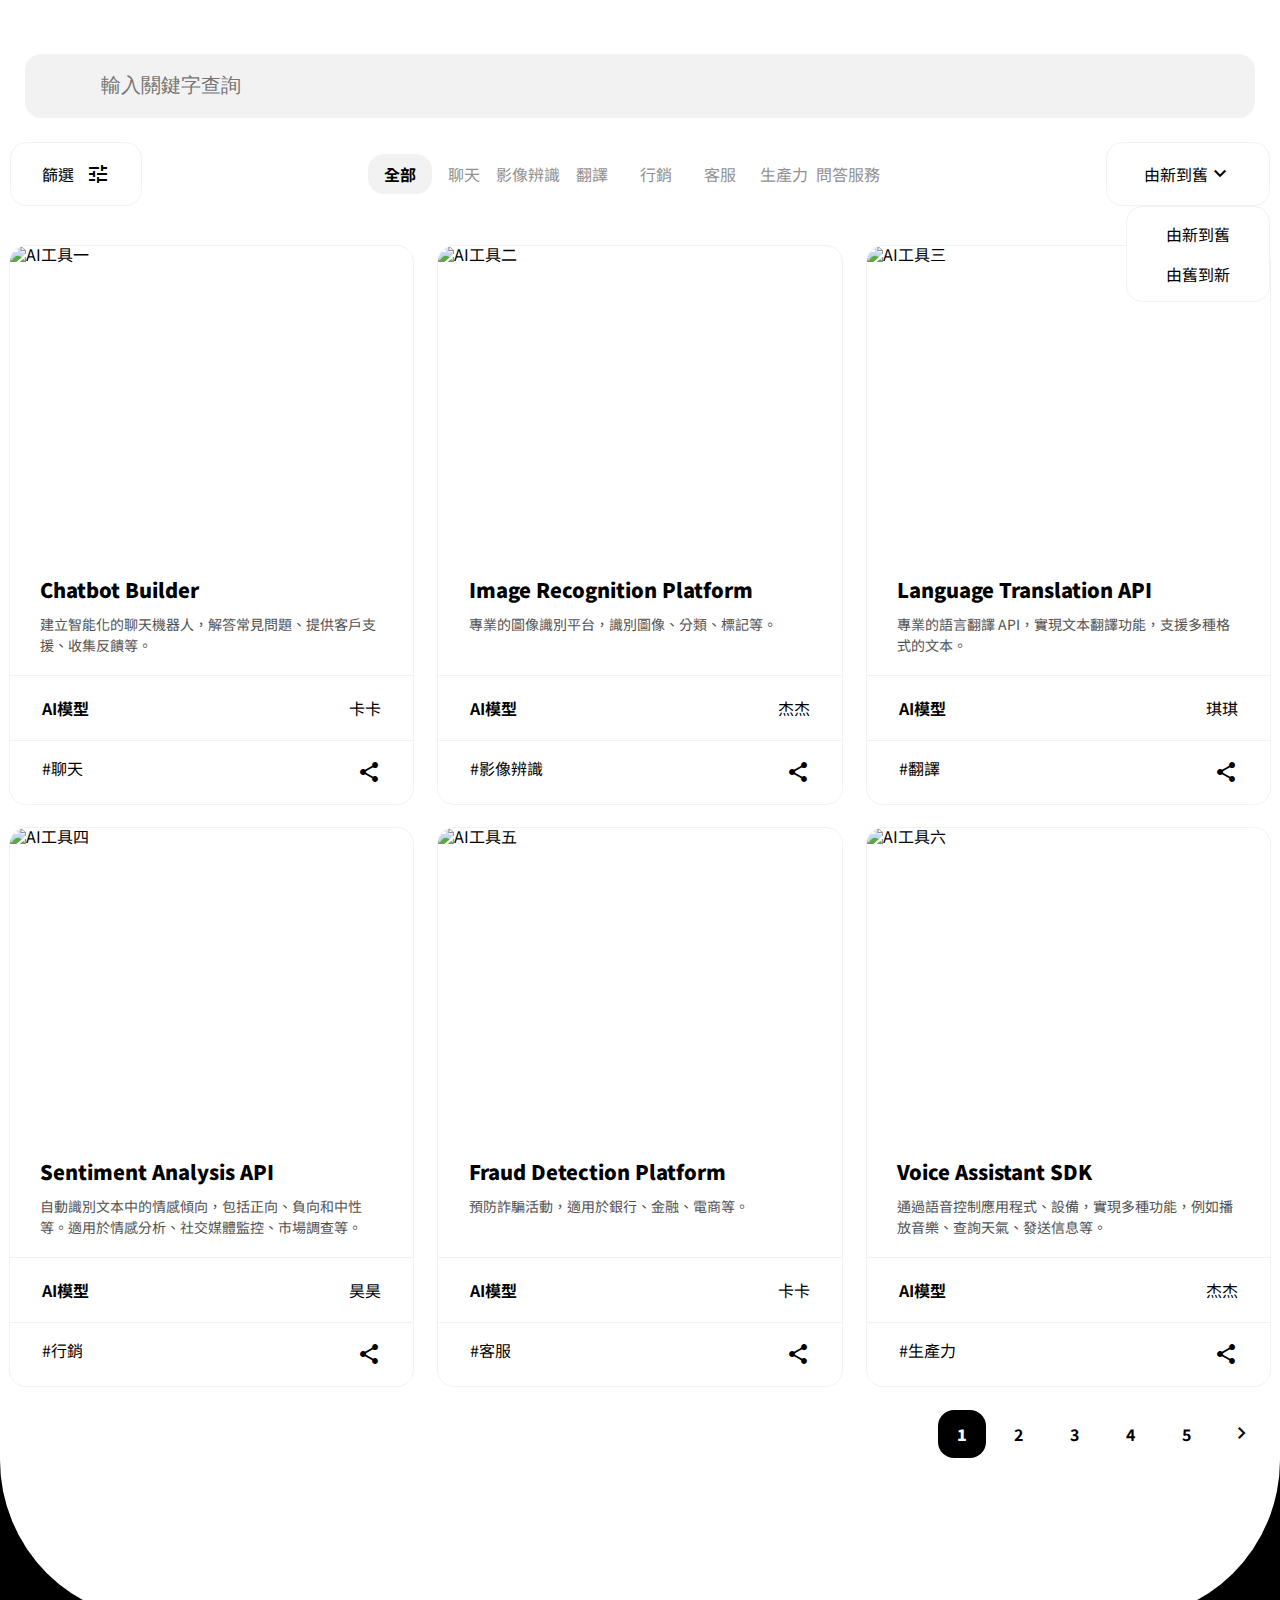
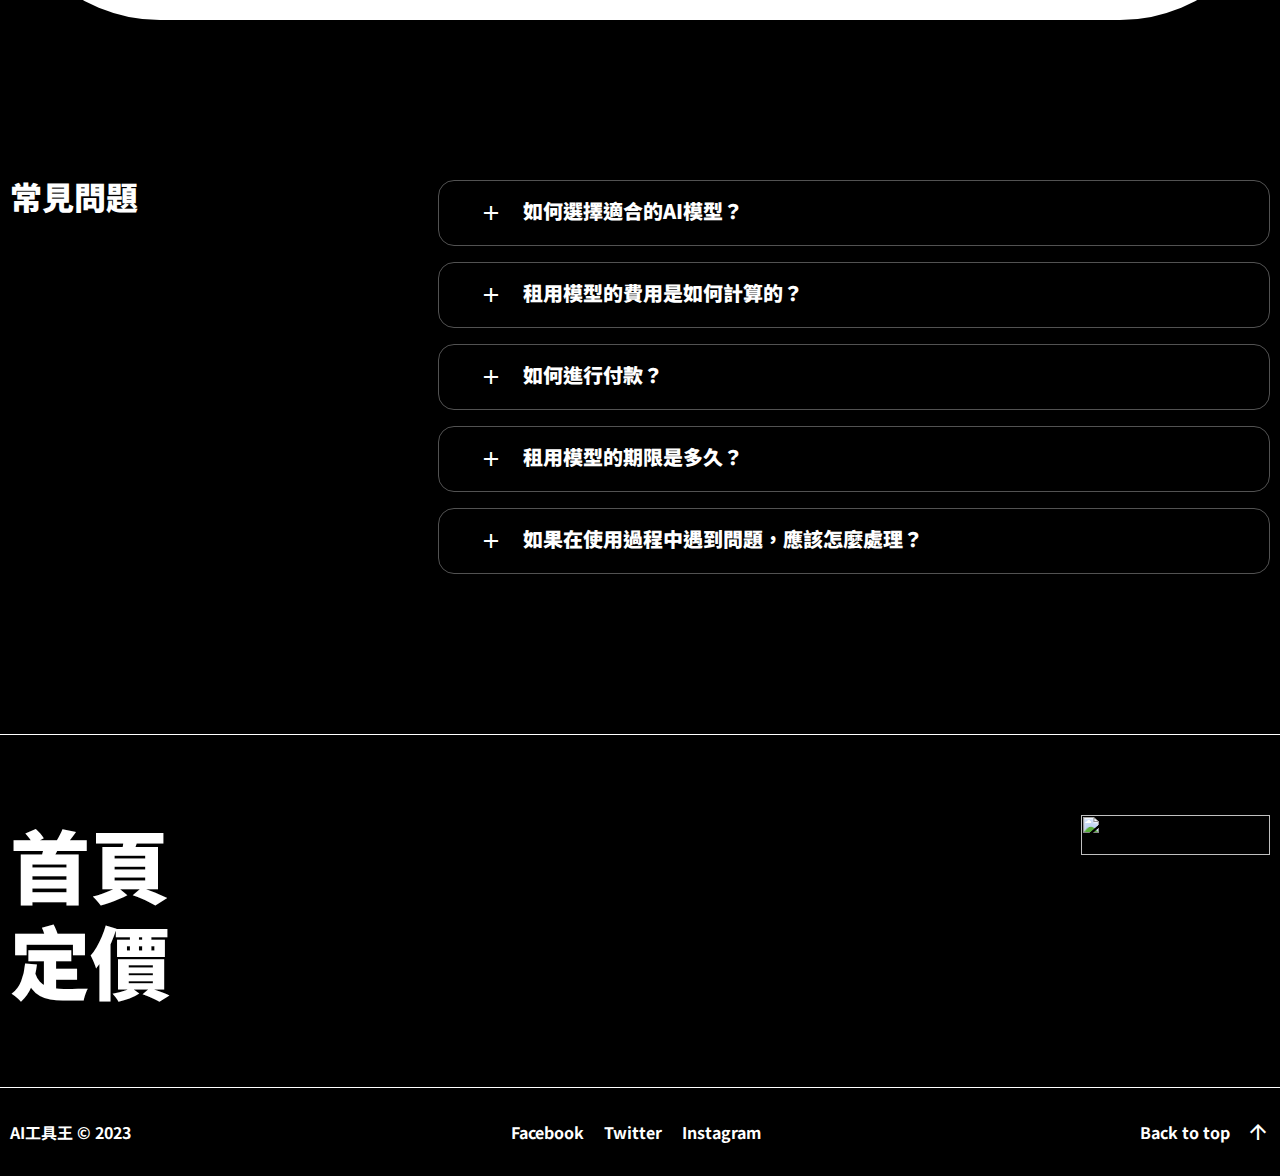
==== commit 256db0ff: "改變篩選按鈕寬度" ====
--- a/price.html
+++ b/price.html
@@ -127,8 +127,8 @@
             <h2 class="title-tool font-5 font-900 pt160">這些超酷的應用，都來自 AI工具王</h2>
             <input class="search lh mt80 mb24 font-2" type="text" name="" id="" placeholder="輸入關鍵字查詢">
             <div class="middle-bar d-flex jcsb aic mb40 lh">
-                <div class="box-select">篩選<span class="material-icons">
-                    filter_alt
+                <div class="box-select box-select-filter">篩選<span class="material-icons" style="margin-left: 12px">
+                    tune
                     </span></div>
                 <ul class="selection-bar d-flex jcsb">
                     <li><a class="d-block selected font-700">全部</a></li>
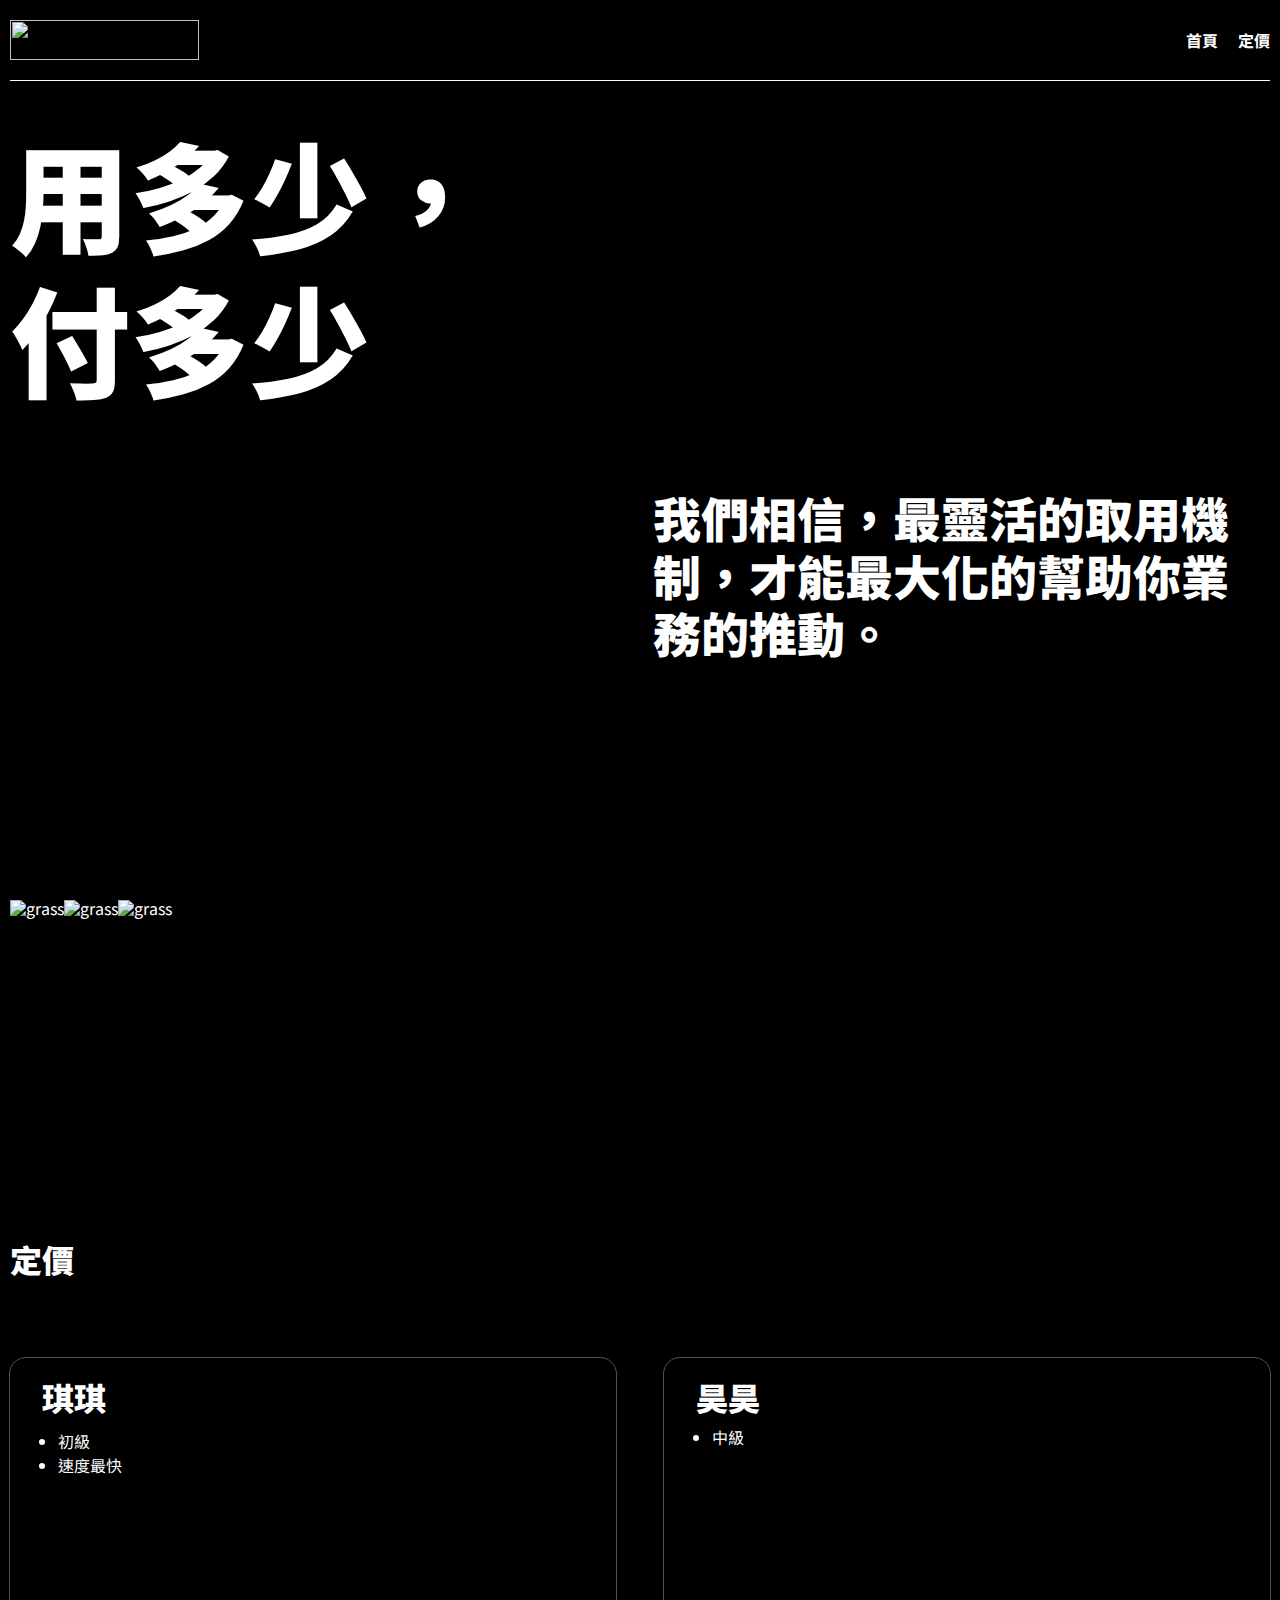
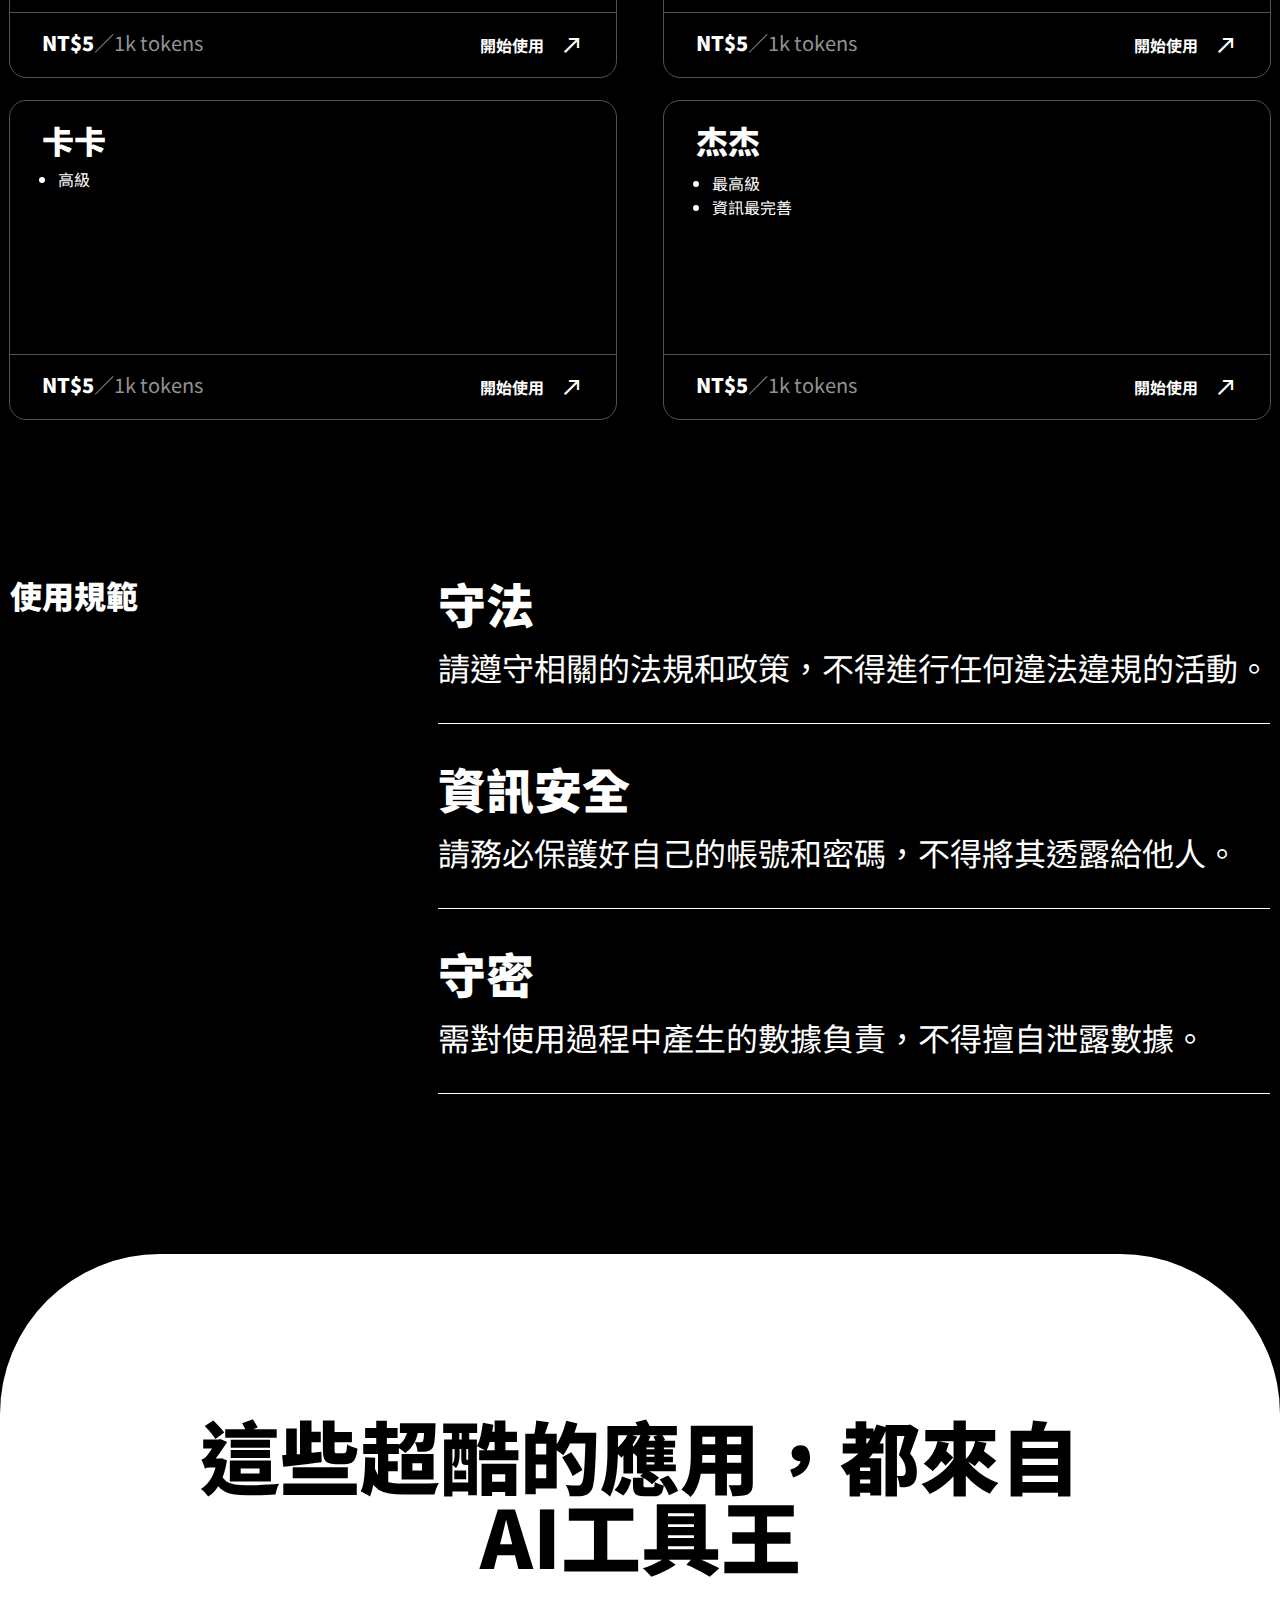
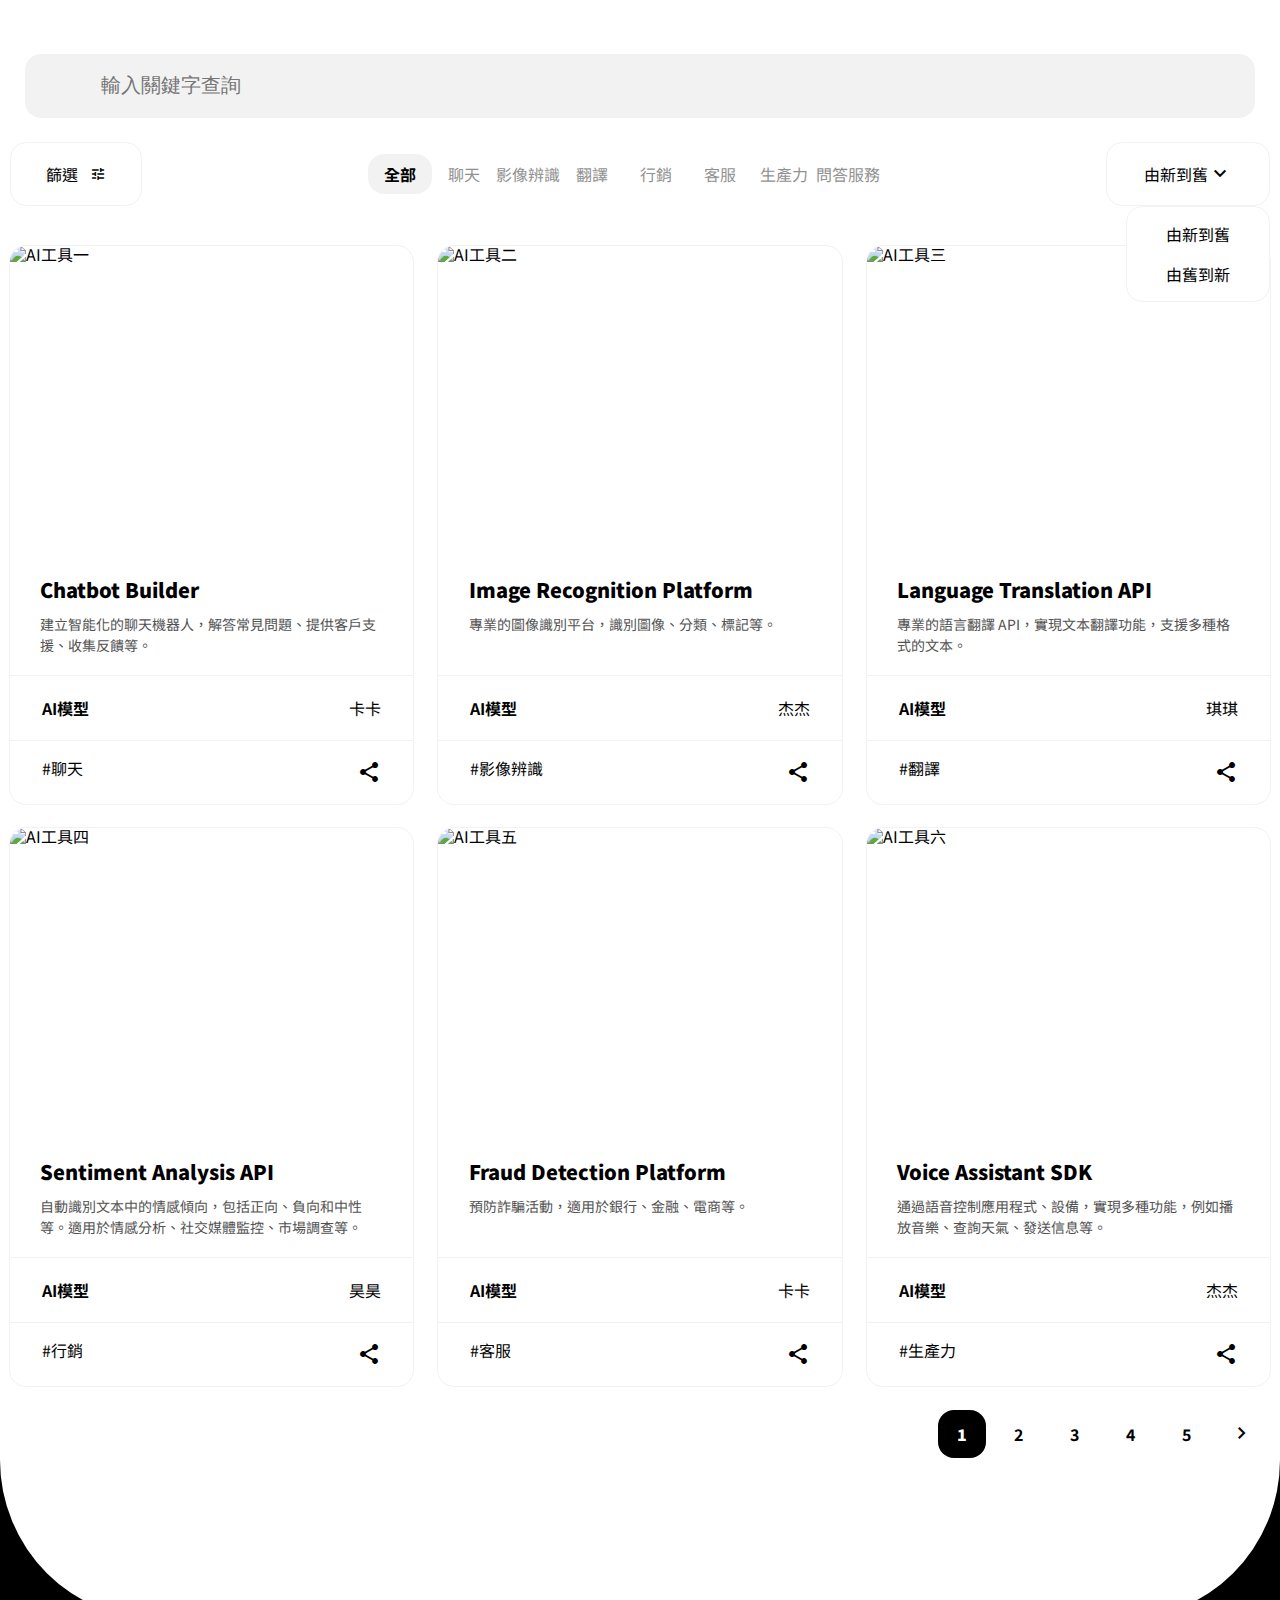
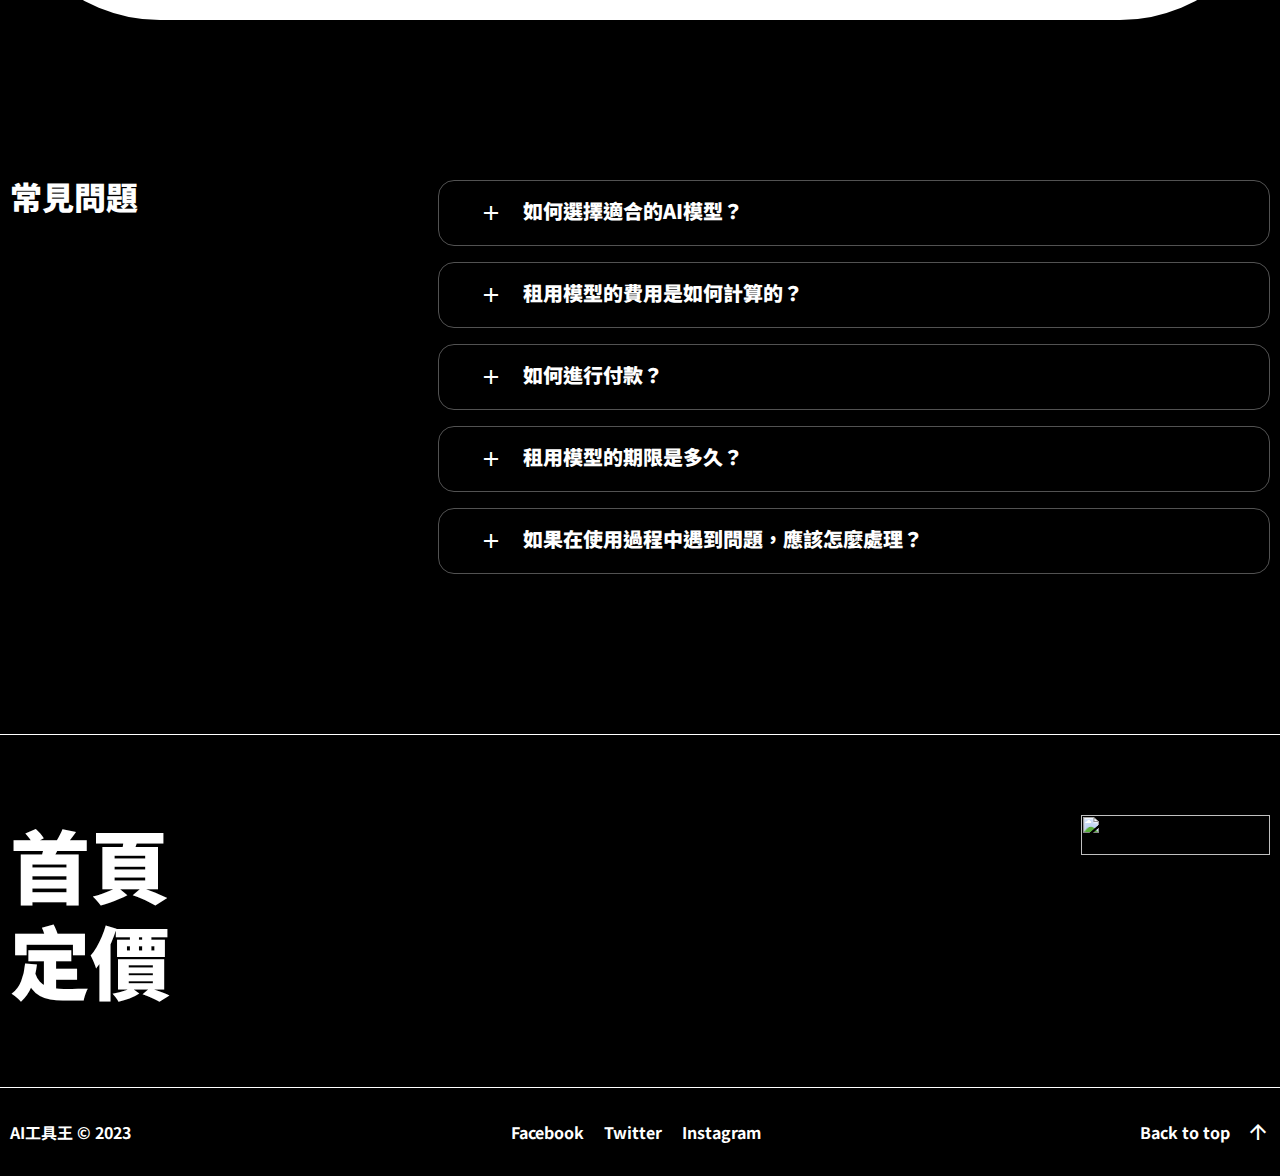
==== commit 8246ddb2: "修正分頁功能顯示問題、細修icon" ====
--- a/price.html
+++ b/price.html
@@ -127,7 +127,7 @@
             <h2 class="title-tool font-5 font-900 pt160">這些超酷的應用，都來自 AI工具王</h2>
             <input class="search lh mt80 mb24 font-2" type="text" name="" id="" placeholder="輸入關鍵字查詢">
             <div class="middle-bar d-flex jcsb aic mb40 lh">
-                <div class="box-select box-select-filter">篩選<span class="material-icons" style="margin-left: 12px">
+                <div class="box-select box-select-filter">篩選<span class="material-icons" style="margin-left: 12px;font-size: 16px;">
                     tune
                     </span></div>
                 <ul class="selection-bar d-flex jcsb">
@@ -261,14 +261,15 @@
                 </li>
             </ul>
             <ul class="pagination d-flex jcend font-700 mt16">
-                <li class="font-900 selected-pagination">1</li>
+                <li><a class="d-block font-900 selected-pagination">1</a></li>
                 <li><a class="d-block unselected-pagination">2</a></li>
                 <li><a class="d-block unselected-pagination">3</a></li>
                 <li><a class="d-block unselected-pagination">4</a></li>
                 <li><a class="d-block unselected-pagination">5</a></li>
-                <li><a class="d-block unselected-pagination"><span class="material-symbols-outlined">
-                    keyboard_arrow_right
-                    </span></a></li>
+                <li><a class="d-block unselected-pagination"><span
+                            class="material-symbols-outlined">
+                            keyboard_arrow_right
+                        </span></a></li>
             </ul>
         </div>
     </section> 
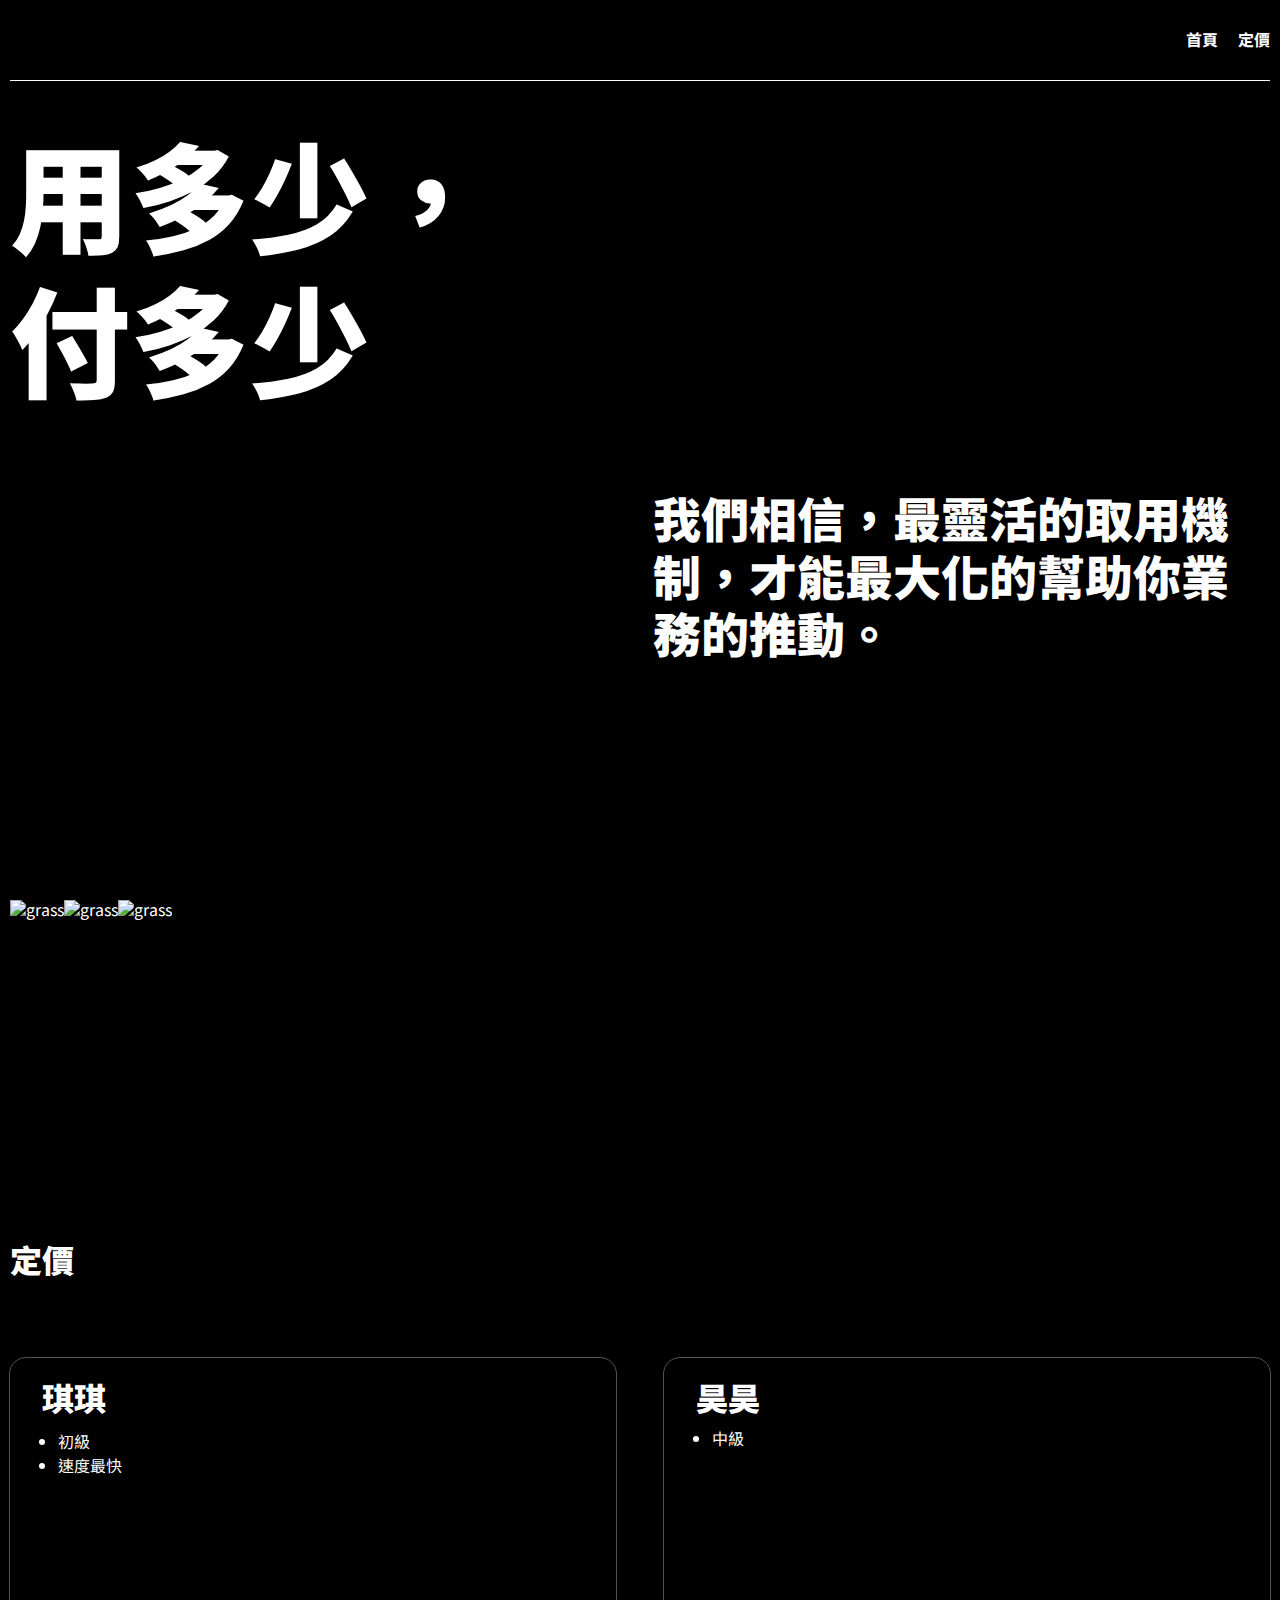
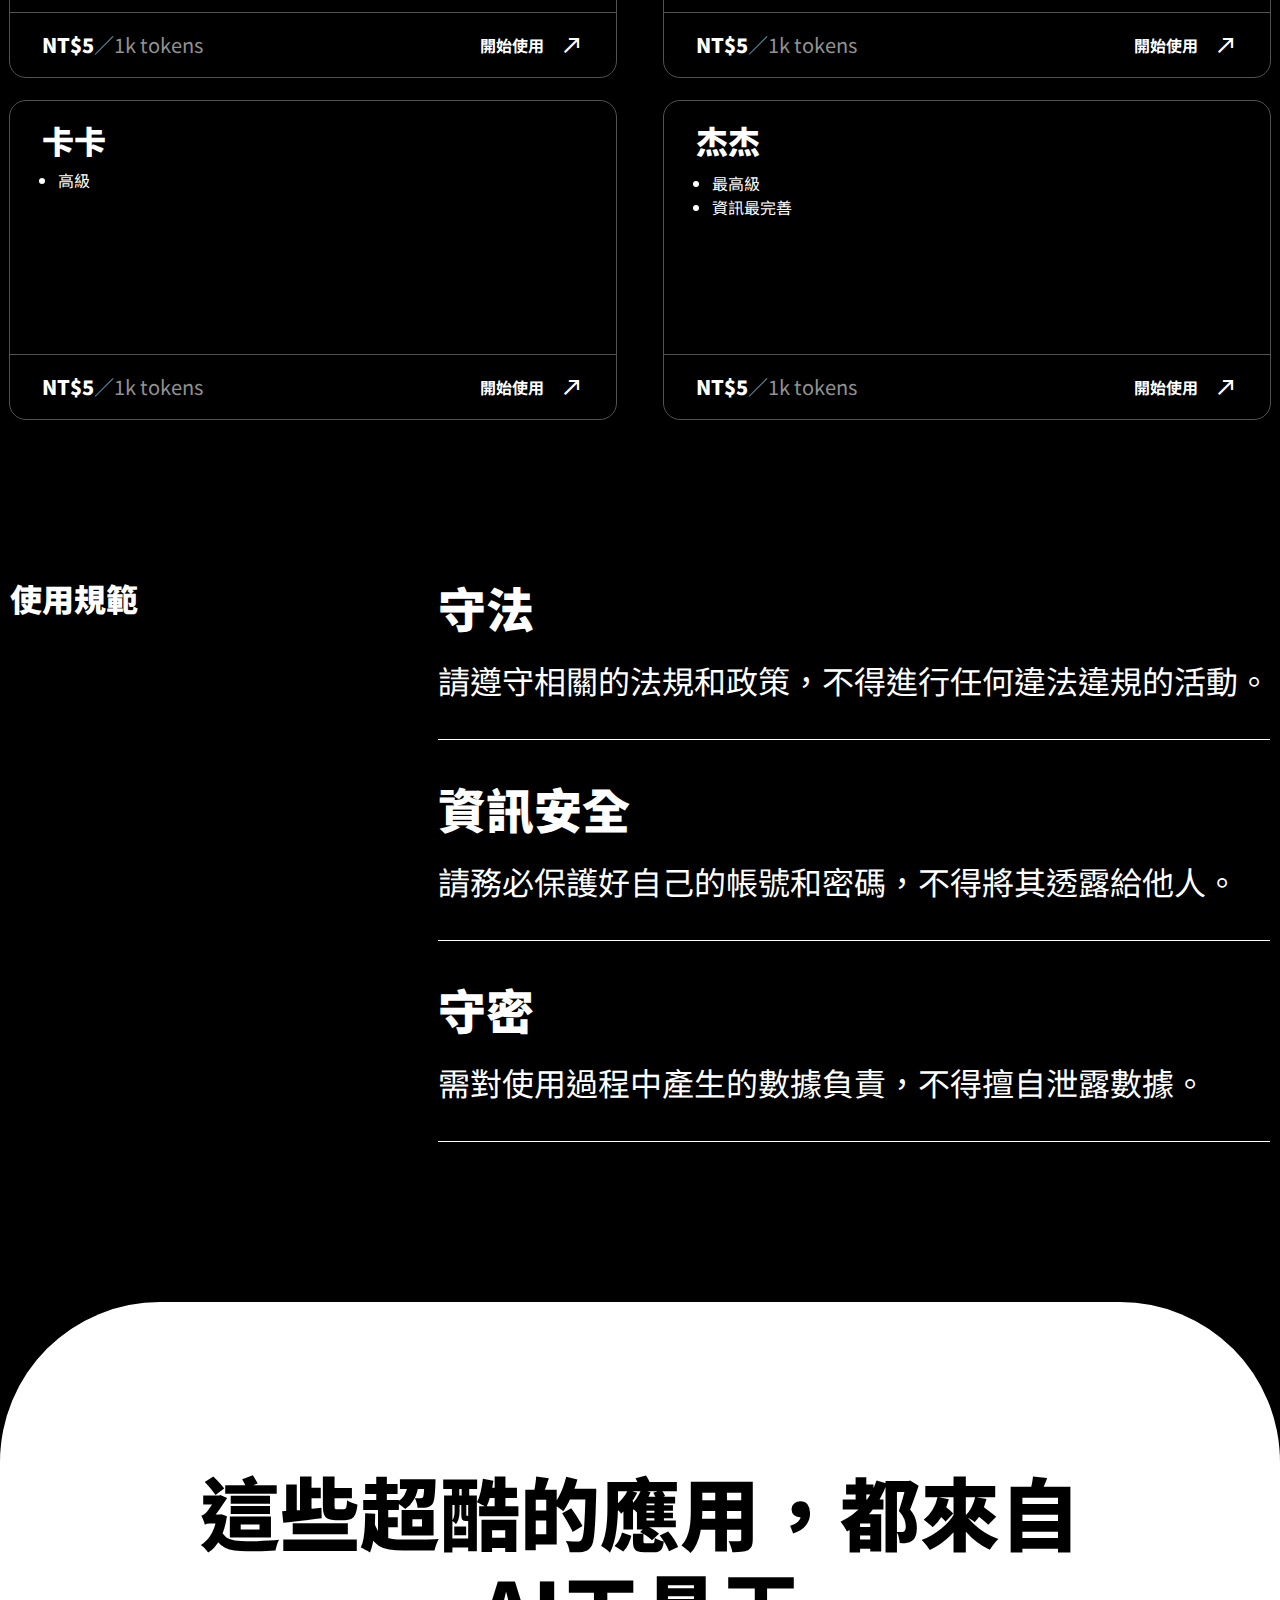
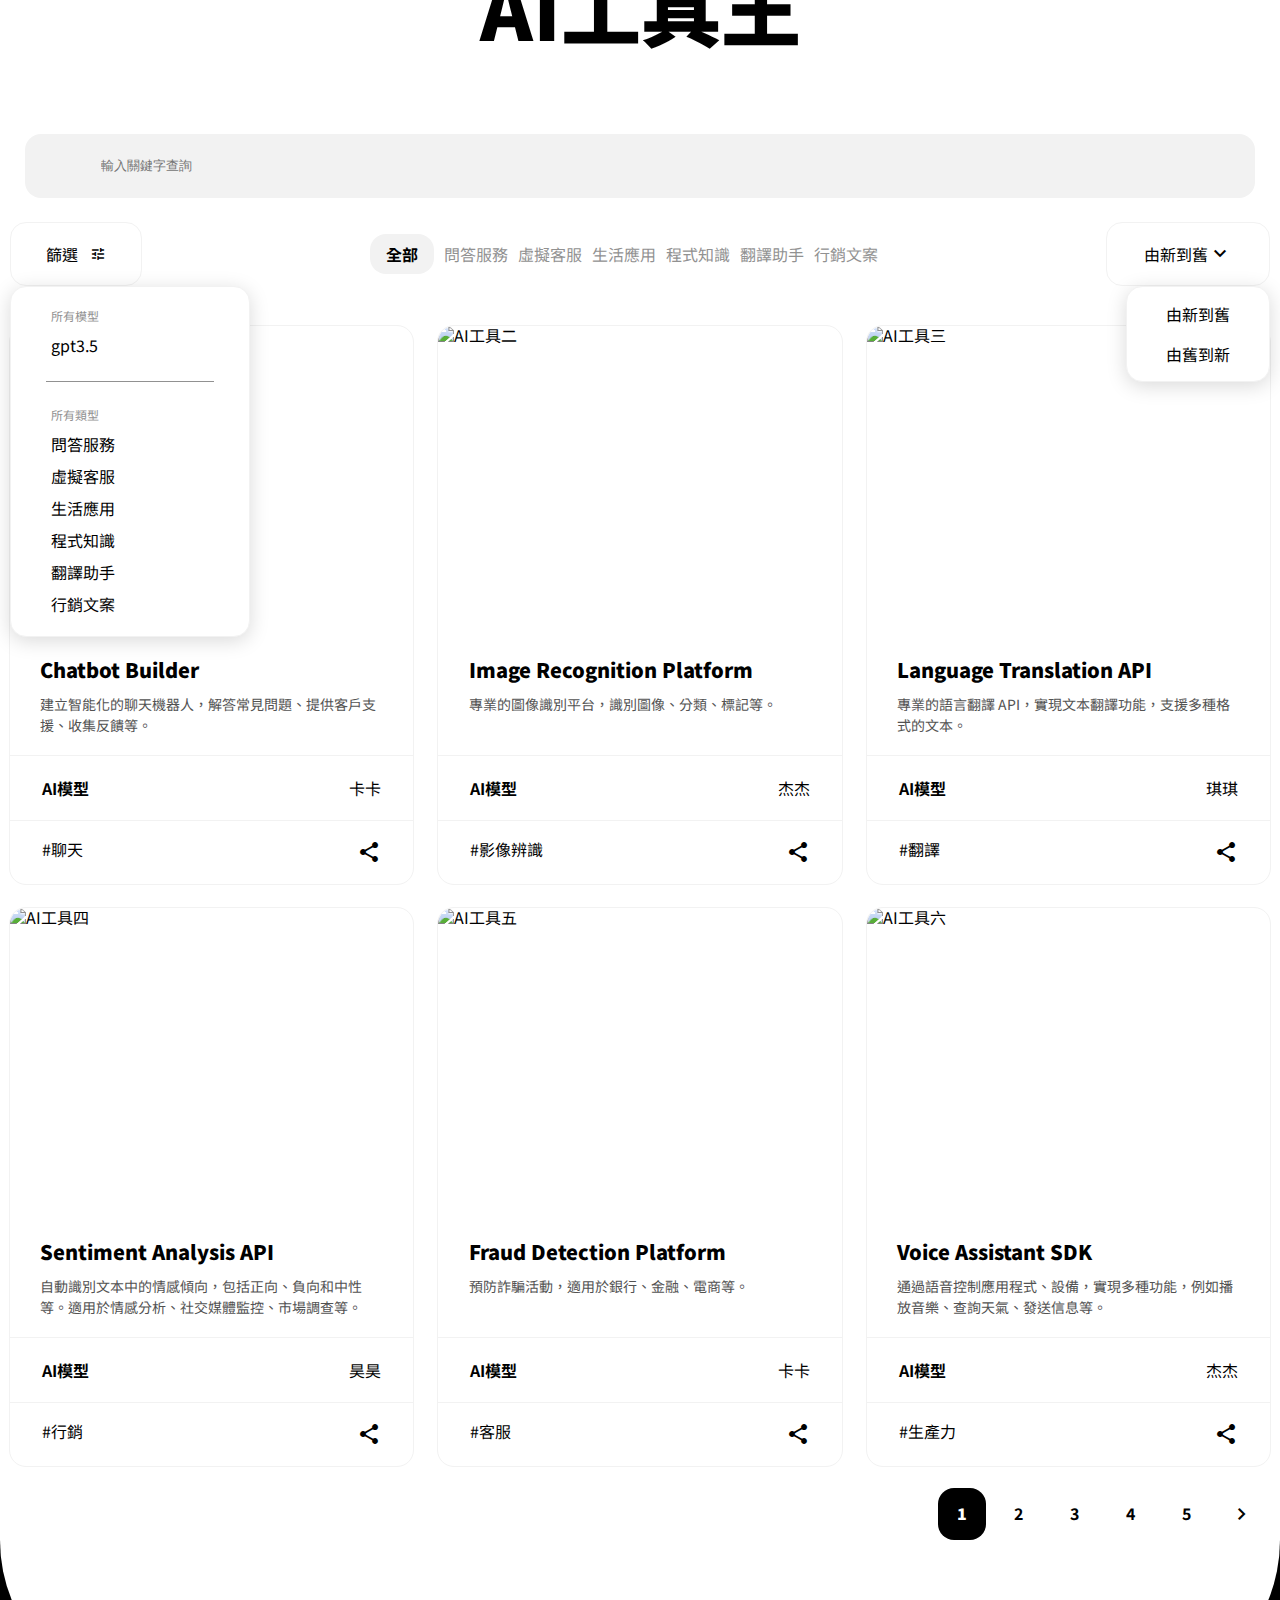
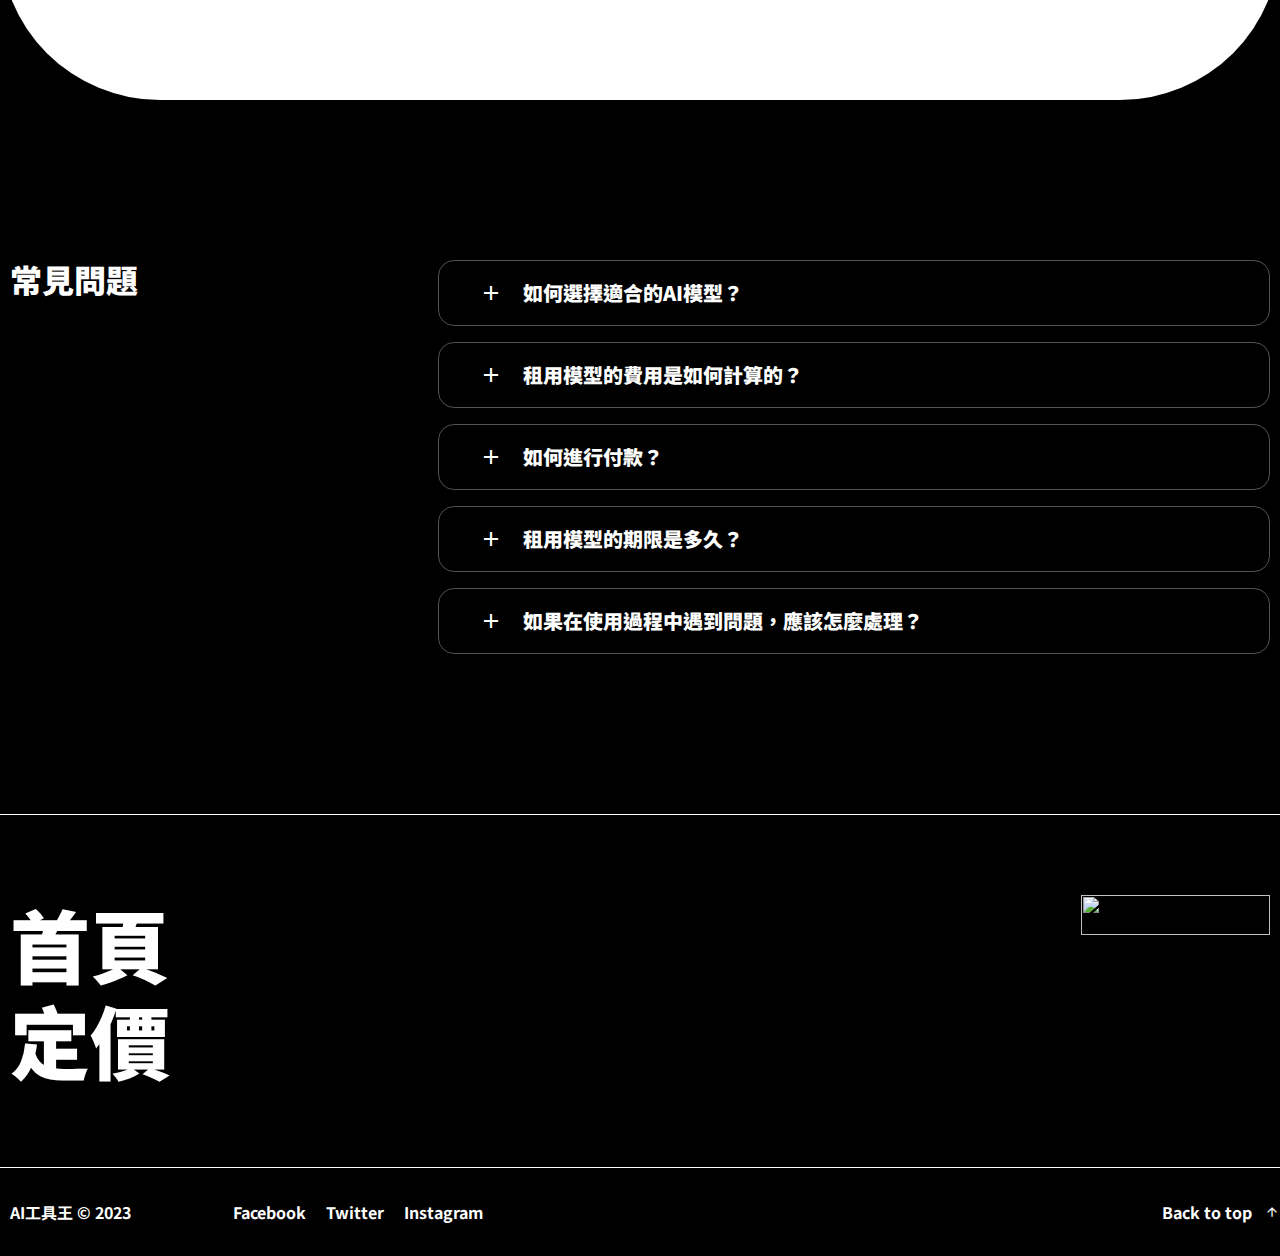
==== commit 1c2b011f: "大幅修正html、css及js，並且將css改用scss的方法管理" ====
--- a/price.html
+++ b/price.html
@@ -1,146 +1,198 @@
 <!DOCTYPE html>
 <html lang="en">
+
 <head>
     <meta charset="UTF-8">
     <meta http-equiv="X-UA-Compatible" content="IE=edge">
     <meta name="viewport" content="width=device-width, initial-scale=1.0">
     <link href="https://fonts.googleapis.com/icon?family=Material+Icons" rel="stylesheet">
-    <link rel="stylesheet" href="css\all.css">
     <link rel="preconnect" href="https://fonts.googleapis.com">
     <link rel="preconnect" href="https://fonts.gstatic.com" crossorigin>
-    <link href="https://fonts.googleapis.com/css2?family=Noto+Sans+TC:wght@100;300;400;500;700;900&display=swap" rel="stylesheet">
-    <link rel="stylesheet" href="https://fonts.googleapis.com/css2?family=Material+Symbols+Outlined:opsz,wght,FILL,GRAD@48,400,0,0" />
-    <script src="https://cdn.jsdelivr.net/npm/axios/dist/axios.min.js"></script>
-    <script src="https://ajax.googleapis.com/ajax/libs/jquery/3.6.4/jquery.min.js"></script>
-    <script src="js/all.js"></script>
+    <link href="https://fonts.googleapis.com/css2?family=Noto+Sans+TC:wght@100;300;400;500;700;900&display=swap"
+        rel="stylesheet">
+    <link rel="stylesheet"
+        href="https://fonts.googleapis.com/css2?family=Material+Symbols+Outlined:opsz,wght,FILL,GRAD@48,400,0,0" />
+    <link rel="stylesheet" href="scss\all.css">
     <title>AI工具王</title>
 </head>
+
 <body>
     <div class="container">
         <div class="header updown-1 mb40 d-flex jcsb">
             <div class="logo">
-                <h1><a href="#"><img src="https://raw.githubusercontent.com/hexschool/2022-web-layout-training/main/2023web-camp/logo.png" alt=""></a></h1>
+                <h1><a href="#"><img
+                            src="https://raw.githubusercontent.com/hexschool/2022-web-layout-training/main/2023web-camp/logo.png"
+                            alt="logo">AI工具王</a></h1>
             </div>
             <ul class="submenu d-flex">
-                <li><a class="font-700 font-white pr10" href="index.html">首頁</a></li>
-                <li class="font-700 font-white pl10">定價</li>
-            </ul>
-          <img class="menu-top" src="https://github.com/hexschool/2022-web-layout-training/blob/main/2023web-camp/icons/menu.png?raw=true" alt="">
-          <img class="menu-top-close"
-            src="https://github.com/hexschool/2022-web-layout-training/blob/main/2023web-camp/icons/close.png?raw=true"
-            alt="">
+                <li><a class="font-700 font-white pr10" href="index.html" data-transition="slide">首頁</a></li>
+                <li><a class="font-700 font-white pl10" href="price.html" data-transition="slide">定價</a></li>
+                <!-- <li><a class="font-700 font-white pr10" href="index.html">首頁</a></li>
+                <li class="font-700 font-white pl10">定價</li> -->
+            </ul>
+            <img class="menu-top"
+                src="https://github.com/hexschool/2022-web-layout-training/blob/main/2023web-camp/icons/menu.png?raw=true"
+                alt="">
+            <img class="menu-top-close"
+                src="https://github.com/hexschool/2022-web-layout-training/blob/main/2023web-camp/icons/close.png?raw=true"
+                alt="">
         </div>
         <div class="banner-price font-900 lh-main-title jcsb d-flex fdc mb238">
-            <h2 class="banner-price-1 font-6 mb80">用多少，<br>付多少</h2>
-            <h3 class="banner-price-2 font-4 asfe">我們相信，最靈活的取用機制，才能最大化的幫助你業務的推動。</h3>
-        </div>
-    </div>    
-        <div class="container-3">
-            <div class="animation-2 d-flex mb160">
-                <div class="img-box d-flex jcs">
-                    <img class="ani3" src="https://raw.githubusercontent.com/hexschool/2022-web-layout-training/main/2023web-camp/deco.png" alt="grass">
-                    <img class="ani2"src="https://raw.githubusercontent.com/hexschool/2022-web-layout-training/main/2023web-camp/deco.png" alt="grass">
-                    <img class="ani1"src="https://raw.githubusercontent.com/hexschool/2022-web-layout-training/main/2023web-camp/deco.png" alt="grass">
-                </div>
+            <h2 class="banner-price-top-slogon font-6 mb80">用多少，<br>付多少</h2>
+            <h3 class="banner-price-bottom-slogon font-4 asfe">我們相信，最靈活的取用機制，才能最大化的幫助你業務的推動。</h3>
+        </div>
+    </div>
+    <div class="container-price-mid">
+        <div class="animation-full d-flex mb160">
+            <div class="img-box d-flex jcs">
+                <img class="ani3"
+                    src="https://raw.githubusercontent.com/hexschool/2022-web-layout-training/main/2023web-camp/deco.png"
+                    alt="grass">
+                <img class="ani2"
+                    src="https://raw.githubusercontent.com/hexschool/2022-web-layout-training/main/2023web-camp/deco.png"
+                    alt="grass">
+                <img class="ani1"
+                    src="https://raw.githubusercontent.com/hexschool/2022-web-layout-training/main/2023web-camp/deco.png"
+                    alt="grass">
             </div>
-            <h2 class="font-3 lh-main-title font-900 service-block">定價</h2>
-        <ul class="price-info gp24 mt80 d-flex wrap jcsb mb160">            
+        </div>
+        <h2 class="font-3 lh-main-title font-900 service-block">定價</h2>
+        <ul class="price-info gp24 mt80 d-flex wrap jcsb mb160">
             <li class="price-list">
                 <div>
                     <h2 class="font-3 lh-main-title font-900 mt20 ml32 mb12">琪琪</h2>
                     <ul class=" list-circle ml48 mb136 lh">
-                    <li>初級</li>
-                    <li>速度最快</li>
-                </ul>
+                        <li>初級</li>
+                        <li>速度最快</li>
+                    </ul>
                 </div>
                 <div class="token-bar d-flex jcsb updown-1 font-2">
                     <p class="font-900 token-price ml32">NT$5<span>／1k tokens</span></p>
                     <a class="font-white mr32 font-700" href="#">開始使用　<span class="material-symbols-outlined">
-call_made
-</span></a>
+                            call_made
+                        </span></a>
                 </div>
             </li>
             <li class="price-list d-flex jcsb fdc">
                 <div>
                     <h2 class="font-3 lh-main-title font-900 mt20 ml32 mb12">昊昊</h2>
                     <ul class=" list-circle ml48 mb136">
-                    <li>中級</li>
-                </ul>
+                        <li>中級</li>
+                    </ul>
                 </div>
                 <div class="token-bar d-flex jcsb updown-1 font-2">
                     <p class="font-900 token-price ml32">NT$5<span>／1k tokens</span></p>
                     <a class="font-white mr32 font-700" href="#">開始使用　<span class="material-symbols-outlined">
-call_made
-</span></a>
+                            call_made
+                        </span></a>
                 </div>
             </li>
             <li class="price-list d-flex jcsb fdc">
                 <div>
                     <h2 class="font-3 lh-main-title font-900 mt20 ml32 mb12">卡卡</h2>
                     <ul class=" list-circle ml48 mb136">
-                    <li>高級</li>
-                </ul>
+                        <li>高級</li>
+                    </ul>
                 </div>
                 <div class="token-bar d-flex jcsb updown-1 font-2">
                     <p class="font-900 token-price ml32">NT$5<span>／1k tokens</span></p>
                     <a class="font-white mr32 font-700" href="#">開始使用　<span class="material-symbols-outlined">
-call_made
-</span></a>
+                            call_made
+                        </span></a>
                 </div>
             </li>
             <li class="price-list d-flex jcsb fdc">
                 <div>
                     <h2 class="font-3 lh-main-title font-900 mt20 ml32 mb12">杰杰</h2>
                     <ul class=" list-circle ml48 mb136 lh">
-                    <li>最高級</li>
-                    <li>資訊最完善</li>
-                </ul>
+                        <li>最高級</li>
+                        <li>資訊最完善</li>
+                    </ul>
                 </div>
                 <div class="token-bar d-flex jcsb updown-1 font-2">
                     <p class="font-900 token-price ml32">NT$5<span>／1k tokens</span></p>
                     <a class="font-white mr32 font-700" href="#">開始使用　<span class="material-symbols-outlined">
-call_made
-</span></a>
-                </div>
-            </li>
-        </div>
-        <div class="rules d-flex jcsb container-3 pb160">
-            <p class="font-3 font-900">使用規範</p>
-            <ul>
-                <li>
-                    <h3 class="font-4 font-900 mb24">守法</h3>
-                    <p class="font-3">請遵守相關的法規和政策，不得進行任何違法違規的活動。</p>
-                </li>
-                <li>
-                    <h3 class="font-4 font-900 mb24 mt40">資訊安全</h3>
-                    <p class="font-3">請務必保護好自己的帳號和密碼，不得將其透露給他人。</p>
-                </li>
-                <li>
-                    <h3 class="font-4 font-900 mb24 mt40">守密</h3>
-                    <p class="font-3">需對使用過程中產生的數據負責，不得擅自泄露數據。</p>
-                </li>
-            </ul>
-        </div>
+                            call_made
+                        </span></a>
+                </div>
+            </li>
+    </div>
+    <div class="rules d-flex jcsb container-price-mid pb160">
+        <p class="font-3 font-900 rules-title">使用規範</p>
+        <ul>
+            <li>
+                <h3 class="font-4 font-900 mb24">守法</h3>
+                <p class="font-3">請遵守相關的法規和政策，不得進行任何違法違規的活動。</p>
+            </li>
+            <li>
+                <h3 class="font-4 font-900 mb24 mt40">資訊安全</h3>
+                <p class="font-3">請務必保護好自己的帳號和密碼，不得將其透露給他人。</p>
+            </li>
+            <li>
+                <h3 class="font-4 font-900 mb24 mt40">守密</h3>
+                <p class="font-3">需對使用過程中產生的數據負責，不得擅自泄露數據。</p>
+            </li>
+        </ul>
+    </div>
     </div>
     <section class="bg-white pb162">
         <div class="middle">
             <h2 class="title-tool font-5 font-900 pt160">這些超酷的應用，都來自 AI工具王</h2>
-            <input class="search lh mt80 mb24 font-2" type="text" name="" id="" placeholder="輸入關鍵字查詢">
+            <input class="search lh mt80 mb24" type="text" name="" id="" placeholder="輸入關鍵字查詢">
             <div class="middle-bar d-flex jcsb aic mb40 lh">
-                <div class="box-select box-select-filter">篩選<span class="material-icons" style="margin-left: 12px;font-size: 16px;">
-                    tune
+                <div id="button-all-sort" class="box-select box-select-filter">篩選<span class="material-icons"
+                        style="margin-left: 12px;font-size: 16px;">
+                        tune
                     </span></div>
+                    <div class="all-sort-drop d-flex fdc">
+                        <ul class="sort-model d-flex fdc">
+                            <li class="default-mouse sort-model-title">所有模型</li>
+                            <li class="sort-button d-flex w100 jcsb"
+                                style="padding-bottom: 16px;">gpt3.5<span
+                                    class="aic check material-symbols-outlined">
+                                    check
+                                </span></li>
+                        </ul>
+                        <ul class="sort-type d-flex fdc">
+                            <li class="default-mouse sort-model-title"
+                                style="padding-top: 24px;">所有類型</li>
+                            <li class="sort-button d-flex w100 jcsb">問答服務<span
+                                    class="aic check material-symbols-outlined">
+                                    check
+                                </span></li>
+                            <li class="sort-button d-flex w100 jcsb">虛擬客服<span
+                                    class="aic check material-symbols-outlined">
+                                    check
+                                </span></li>
+                            <li class="sort-button d-flex w100 jcsb">生活應用<span
+                                    class="aic check material-symbols-outlined">
+                                    check
+                                </span></li>
+                            <li class="sort-button d-flex w100 jcsb">程式知識<span
+                                    class="aic check material-symbols-outlined">
+                                    check
+                                </span></li>
+                            <li class="sort-button d-flex w100 jcsb">翻譯助手<span
+                                    class="aic check material-symbols-outlined">
+                                    check
+                                </span></li>
+                            <li class="sort-button d-flex w100 jcsb">行銷文案<span
+                                    class="aic check material-symbols-outlined">
+                                    check
+                                </span></li>
+                        </ul>
+                    </div>
                 <ul class="selection-bar d-flex jcsb">
                     <li><a class="d-block selected font-700">全部</a></li>
-                    <li><a class="d-block unselected">聊天</a></li>
-                    <li><a class="d-block unselected">影像辨識</a></li>
-                    <li><a class="d-block unselected">翻譯</a></li>
-                    <li><a class="d-block unselected">行銷</a></li>
-                    <li><a class="d-block unselected">客服</a></li>
-                    <li><a class="d-block unselected">生產力</a></li>
                     <li><a class="d-block unselected">問答服務</a></li>
+                    <li><a class="d-block unselected">虛擬客服</a></li>
+                    <li><a class="d-block unselected">生活應用</a></li>
+                    <li><a class="d-block unselected">程式知識</a></li>
+                    <li><a class="d-block unselected">翻譯助手</a></li>
+                    <li><a class="d-block unselected">行銷文案</a></li>
                 </ul>
-                <div id="button-date" class="box-select">由新到舊<span class="material-icons">keyboard_arrow_down</span></div>
+                <div id="button-date" class="box-select">由新到舊<span class="material-icons">keyboard_arrow_down</span>
+                </div>
                 <div class="date-sort-drop box-select d-flex fdc">
                     <div id="to-old-btn" class="to-new-select">由新到舊</div>
                     <div id="to-new-btn" class="to-new-select">由舊到新</div>
@@ -149,8 +201,9 @@
             <ul id="tools" class="tools-list d-flex wrap jcsb">
                 <li class="tools mb24 d-flex fdc jcsb">
                     <div class="img-container">
-                        <img src="https://github.com/hexschool/2022-web-layout-training/blob/main/2023web-camp/tool1.png?raw=true" alt="AI工具一" class="img">    
-                    </div>  
+                        <img src="https://github.com/hexschool/2022-web-layout-training/blob/main/2023web-camp/tool1.png?raw=true"
+                            alt="AI工具一" class="img">
+                    </div>
                     <div class="d-flex aic fdc mt20 mb20">
                         <h3 class="main-title mb12 font-2 font-900 lh-main-title">Chatbot Builder</h3>
                         <p class="main-text font-0 lh font-gray">建立智能化的聊天機器人，解答常見問題、提供客戶支援、收集反饋等。</p>
@@ -168,8 +221,9 @@
                 </li>
                 <li class="tools mb24 d-flex fdc jcsb">
                     <div class="img-container">
-                        <img src="https://github.com/hexschool/2022-web-layout-training/blob/main/2023web-camp/tool2.png?raw=true" alt="AI工具二" class="img">
-                    </div>  
+                        <img src="https://github.com/hexschool/2022-web-layout-training/blob/main/2023web-camp/tool2.png?raw=true"
+                            alt="AI工具二" class="img">
+                    </div>
                     <div class="d-flex aic fdc mt20 mb20">
                         <h3 class="main-title mb12 font-2 font-900 lh-main-title">Image Recognition Platform</h3>
                         <p class="main-text font-0 lh font-gray mb20">專業的圖像識別平台，識別圖像、分類、標記等。</p>
@@ -187,25 +241,28 @@
                 </li>
                 <li class="tools mb24 d-flex fdc jcsb">
                     <div class="img-container">
-                        <img src="https://github.com/hexschool/2022-web-layout-training/blob/main/2023web-camp/tool3.png?raw=true" alt="AI工具三" class="img">
-                    </div>  
+                        <img src="https://github.com/hexschool/2022-web-layout-training/blob/main/2023web-camp/tool3.png?raw=true"
+                            alt="AI工具三" class="img">
+                    </div>
                     <div class="d-flex aic fdc mt20 mb20">
                         <h3 class="main-title mb12 font-2 font-900 lh-main-title">Language Translation API</h3>
                         <p class="main-text font-0 lh font-gray">專業的語言翻譯 API，實現文本翻譯功能，支援多種格式的文本。</p>
                     </div>
-                    <div><div class="d-flex jcsb outline">
-                        <h3 class="padding-2 lh font-700">AI模型</h3>
-                        <span class="padding-2 lh">琪琪</span>
-                    </div>
-                    <div class="d-flex jcsb">
-                        <a class="tools-tag-1 d-flex jcsb-left padding-2" href="#">#翻譯</a>
-                        <a class="material-icons padding-2" href="#">share</a>
-                    </div>
-                </li>
-                <li class="tools mb24 d-flex fdc jcsb">
-                    <div class="img-container">
-                        <img src="https://github.com/hexschool/2022-web-layout-training/blob/main/2023web-camp/tool4.png?raw=true" alt="AI工具四" class="img">
-                    </div>  
+                    <div>
+                        <div class="d-flex jcsb outline">
+                            <h3 class="padding-2 lh font-700">AI模型</h3>
+                            <span class="padding-2 lh">琪琪</span>
+                        </div>
+                        <div class="d-flex jcsb">
+                            <a class="tools-tag-1 d-flex jcsb-left padding-2" href="#">#翻譯</a>
+                            <a class="material-icons padding-2" href="#">share</a>
+                        </div>
+                </li>
+                <li class="tools mb24 d-flex fdc jcsb">
+                    <div class="img-container">
+                        <img src="https://github.com/hexschool/2022-web-layout-training/blob/main/2023web-camp/tool4.png?raw=true"
+                            alt="AI工具四" class="img">
+                    </div>
                     <div class="d-flex aic fdc mt20 mb20">
                         <h3 class="main-title mb12 font-2 font-900 lh-main-title">Sentiment Analysis API</h3>
                         <p class="main-text font-0 lh font-gray">自動識別文本中的情感傾向，包括正向、負向和中性等。適用於情感分析、社交媒體監控、市場調查等。</p>
@@ -220,30 +277,33 @@
                             <a class="material-icons padding-2" href="#">share</a>
                         </div>
                     </div>
-                    
-                </li>
-                <li class="tools mb24 d-flex fdc jcsb">
-                    <div class="img-container">
-                        <img src="https://github.com/hexschool/2022-web-layout-training/blob/main/2023web-camp/tool5.png?raw=true" alt="AI工具五" class="img">
-                    </div>  
+
+                </li>
+                <li class="tools mb24 d-flex fdc jcsb">
+                    <div class="img-container">
+                        <img src="https://github.com/hexschool/2022-web-layout-training/blob/main/2023web-camp/tool5.png?raw=true"
+                            alt="AI工具五" class="img">
+                    </div>
                     <div class="d-flex aic fdc mt20 mb20">
                         <h3 class="main-title mb12 font-2 font-900 lh-main-title">Fraud Detection Platform</h3>
                         <p class="main-text font-0 lh font-gray mb20">預防詐騙活動，適用於銀行、金融、電商等。</p>
                     </div>
                     <div>
                         <div class="d-flex jcsb outline">
-                        <h3 class="padding-2 lh font-700">AI模型</h3>
-                        <span class="padding-2 lh">卡卡</span>
-                    </div>
-                    <div class="d-flex jcsb">
-                        <a class="tools-tag-1 d-flex jcsb-left padding-2" href="#">#客服</a>
-                        <a class="material-icons padding-2" href="#">share</a>
-                    </div></div>
-                </li>
-                <li class="tools mb24 d-flex fdc jcsb">
-                    <div class="img-container">
-                        <img src="https://github.com/hexschool/2022-web-layout-training/blob/main/2023web-camp/tool6.png?raw=true" alt="AI工具六" class="img">
-                    </div>  
+                            <h3 class="padding-2 lh font-700">AI模型</h3>
+                            <span class="padding-2 lh">卡卡</span>
+                        </div>
+                        <div class="d-flex jcsb">
+                            <a class="tools-tag-1 d-flex jcsb-left padding-2" href="#">#客服</a>
+                            <a class="material-icons padding-2" href="#">share</a>
+                        </div>
+                    </div>
+                </li>
+                <li class="tools mb24 d-flex fdc jcsb">
+                    <div class="img-container">
+                        <img src="https://github.com/hexschool/2022-web-layout-training/blob/main/2023web-camp/tool6.png?raw=true"
+                            alt="AI工具六" class="img">
+                    </div>
                     <div class="d-flex aic fdc mt20 mb20">
                         <h3 class="main-title mb12 font-2 font-900 lh-main-title">Voice Assistant SDK</h3>
                         <p class="main-text font-0 lh font-gray">通過語音控制應用程式、設備，實現多種功能，例如播放音樂、查詢天氣、發送信息等。</p>
@@ -261,7 +321,7 @@
                 </li>
             </ul>
             <ul class="pagination d-flex jcend font-700 mt16">
-                <li><a class="d-block font-900 selected-pagination">1</a></li>
+                <li><a class="d-block selected-pagination">1</a></li>
                 <li><a class="d-block unselected-pagination">2</a></li>
                 <li><a class="d-block unselected-pagination">3</a></li>
                 <li><a class="d-block unselected-pagination">4</a></li>
@@ -272,70 +332,89 @@
                         </span></a></li>
             </ul>
         </div>
-    </section> 
-    <div class="container-3 pt160">
+    </section>
+    <div class="container-price-mid pt160">
         <div class="question-section d-flex jcsb mb160">
             <h2 class="font-3 font-900">常見問題</h2>
             <ul class="q-a font-2 font-900">
-                <li class="q1 mb16 updown-1">
+                <li class="mb16 updown-1">
                     <div class="q-container d-flex">
-                        <span class="icon-q-1 ml40 mr20 material-symbols-outlined">add</span>
+                        <span class="icon-add ml40 mr20 material-symbols-outlined">add</span>
+                        <span class="icon-remove ml40 mr20 material-symbols-outlined">remove</span>
                         <p>如何選擇適合的AI模型？</p>
-                    </div>        
-                    <p class="ans1 lh">選擇適合的 AI 模型需要考慮您的應用場景、需要解決的問題、可用的資源以及預算等因素。可以通過對比不同模型的性能、準確率、速度等指標，以及與其他用戶的評價與反饋，來選擇最適合的模型。</p>
-                </li>
-                <li class="q2 mb16 updown-1">
+                    </div>
+                    <p class="ans lh">選擇適合的 AI
+                        模型需要考慮您的應用場景、需要解決的問題、可用的資源以及預算等因素。可以通過對比不同模型的性能、準確率、速度等指標，以及與其他用戶的評價與反饋，來選擇最適合的模型。</p>
+                </li>
+                <li class="mb16 updown-1">
                     <div class="q-container d-flex">
-                        <span class="icon-q-2 ml40 mr20 material-symbols-outlined">add</span>
+                        <span class="icon-add ml40 mr20 material-symbols-outlined">add</span>
+                        <span class="icon-remove ml40 mr20 material-symbols-outlined">remove</span>
                         <p>租用模型的費用是如何計算的？</p>
-                    </div>         
-                    <p class="ans2 lh">租用模型的費用通常會根據模型的性能和使用時間等因素進行計算。具體而言，模型的性能可以根據其精度、速度、暫用資源等指標來評估；而使用時間可以根據租用時間的長短來計算，通常會按小時、天或月來計算。綜合考慮這些因素，系統會自動算出對應的租用費用。</p>
-                </li>
-                <li class="q3 mb16 updown-1">
+                    </div>
+                    <p class="ans lh">
+                        租用模型的費用通常會根據模型的性能和使用時間等因素進行計算。具體而言，模型的性能可以根據其精度、速度、暫用資源等指標來評估；而使用時間可以根據租用時間的長短來計算，通常會按小時、天或月來計算。綜合考慮這些因素，系統會自動算出對應的租用費用。
+                    </p>
+                </li>
+                <li class="mb16 updown-1">
                     <div class="q-container d-flex">
-                        <span class="icon-q-3 ml40 mr20 material-symbols-outlined">add</span>
+                        <span class="icon-add ml40 mr20 material-symbols-outlined">add</span>
+                        <span class="icon-remove ml40 mr20 material-symbols-outlined">remove</span>
                         <p>如何進行付款？</p>
                     </div>
-                    <p class="ans3 lh">付款方式可以通過網站上提供的宴上支付平台進行支付。具體而言，您可以選擇信用卡、銀行轉帳電子錢包等不同的支付方式進行支付。在支付前，您需要先登錄網站並選擇適合的租用方案，系統會自動計算出對應的租用欸用和支付金額，然後您可以選擇適合的支付方式進行支付。完成支付後，系統會自動向您提供相應的服務。</p>
-                </li>
-                <li class="q4 mb16 updown-1">
+                    <p class="ans lh">
+                        付款方式可以通過網站上提供的宴上支付平台進行支付。具體而言，您可以選擇信用卡、銀行轉帳電子錢包等不同的支付方式進行支付。在支付前，您需要先登錄網站並選擇適合的租用方案，系統會自動計算出對應的租用欸用和支付金額，然後您可以選擇適合的支付方式進行支付。完成支付後，系統會自動向您提供相應的服務。
+                    </p>
+                </li>
+                <li class="mb16 updown-1">
                     <div class="q-container d-flex">
-                        <span class="icon-q-4 ml40 mr20 material-symbols-outlined">add</span>
+                        <span class="icon-add ml40 mr20 material-symbols-outlined">add</span>
+                        <span class="icon-remove ml40 mr20 material-symbols-outlined">remove</span>
                         <p>租用模型的期限是多久？</p>
-                    </div>    
-                    <p class="ans4 lh">租用模型的期限可以根據您的需求進行設置，通常可以選擇幾個小時、幾天或幾個月等不同的時間段。</p>
-                </li>
-                <li class="q5 updown-1">
+                    </div>
+                    <p class="ans lh">租用模型的期限可以根據您的需求進行設置，通常可以選擇幾個小時、幾天或幾個月等不同的時間段。</p>
+                </li>
+                <li class="updown-1">
                     <div class="q-container d-flex">
-                        <span class="icon-q-5 ml40 mr20 material-symbols-outlined">add</span>
+                        <span class="icon-add ml40 mr20 material-symbols-outlined">add</span>
+                        <span class="icon-remove ml40 mr20 material-symbols-outlined">remove</span>
                         <p>如果在使用過程中遇到問題，應該怎麼處理？</p>
-                    </div>                        
-                    <p class="ans5 lh">如果在使用過程中遇到問題，您可以聯繫惡扶或技術支持人員進行諮詢或報告問題。您也可以。您也可以通過網站上的幫助中心或社區論壇尋找相關的解決方案和回答。</p>
-                </li>
-            </ul>
-        </div>
-    </div>
-    <div class="container-2">
+                    </div>
+                    <p class="ans lh">如果在使用過程中遇到問題，您可以聯繫惡扶或技術支持人員進行諮詢或報告問題。您也可以。您也可以通過網站上的幫助中心或社區論壇尋找相關的解決方案和回答。</p>
+                </li>
+            </ul>
+        </div>
+    </div>
+    <div class="container-lower-part">
         <div class="sitemap d-flex jcsb">
             <ul class="map-list mt80 mb80 lh-main-title">
                 <li><a class="font-white font-5 font-900" href="index.html">首頁</a></li>
-                <li class="font-white font-5 font-900">定價</li>
-            </ul>
-            <a class="logo d-flex mt80" href="#"><img src="https://raw.githubusercontent.com/hexschool/2022-web-layout-training/main/2023web-camp/logo.png" alt=""></a>
-        </div>
-        <div class="footer lh font-700 d-flex jcsb">
-                <div class="copyright padding-3">AI工具王 © 2023</div>
-                <ul class="d-flex">
-                    <li><a class="font-white mr20 d-block padding-3" href="">Facebook</a></li>
-                    <li><a class="font-white mr20 d-block padding-3" href="">Twitter</a></li>
-                    <li><a class="font-white d-block padding-3" href="">Instagram</a></li>
-                </ul>
-            <div class="backToTop"><a class="d-block font-white padding-3" href="#">Back to top　<span class="material-symbols-outlined">
-                arrow_upward
-                </span></a></div>
-        </div>
-    </div>
-</div>
-</div>       
+                <li><a class="font-white font-5 font-900" href="price.html">定價</a></li>
+                <!-- <li class="font-white font-5 font-900">定價</li> -->
+            </ul>
+            <a class="logo d-flex mt80" href="#"><img
+                    src="https://raw.githubusercontent.com/hexschool/2022-web-layout-training/main/2023web-camp/logo.png"
+                    alt=""></a>
+        </div>
+        <div class="footer lh font-700 d-flex">
+            <div class="copyright padding-3">AI工具王 © 2023</div>
+            <ul class="d-flex">
+                <li><a class="font-white mr20 d-block padding-3" href>Facebook</a></li>
+                <li><a class="font-white mr20 d-block padding-3" href>Twitter</a></li>
+                <li><a class="font-white d-block padding-3" href>Instagram</a></li>
+            </ul>
+            <div class="backToTop"><a
+                    class="d-block font-white padding-3" href="#">Back
+                    to top <span class="pl12 font-1 material-symbols-outlined">
+                        arrow_upward
+                    </span></a></div>
+        </div>
+    </div>
+    </div>
+    </div>
+    <script src="https://cdn.jsdelivr.net/npm/axios/dist/axios.min.js"></script>
+    <script src="https://ajax.googleapis.com/ajax/libs/jquery/3.6.4/jquery.min.js"></script>
+    <script src="js/all.js"></script>
 </body>
+
 </html>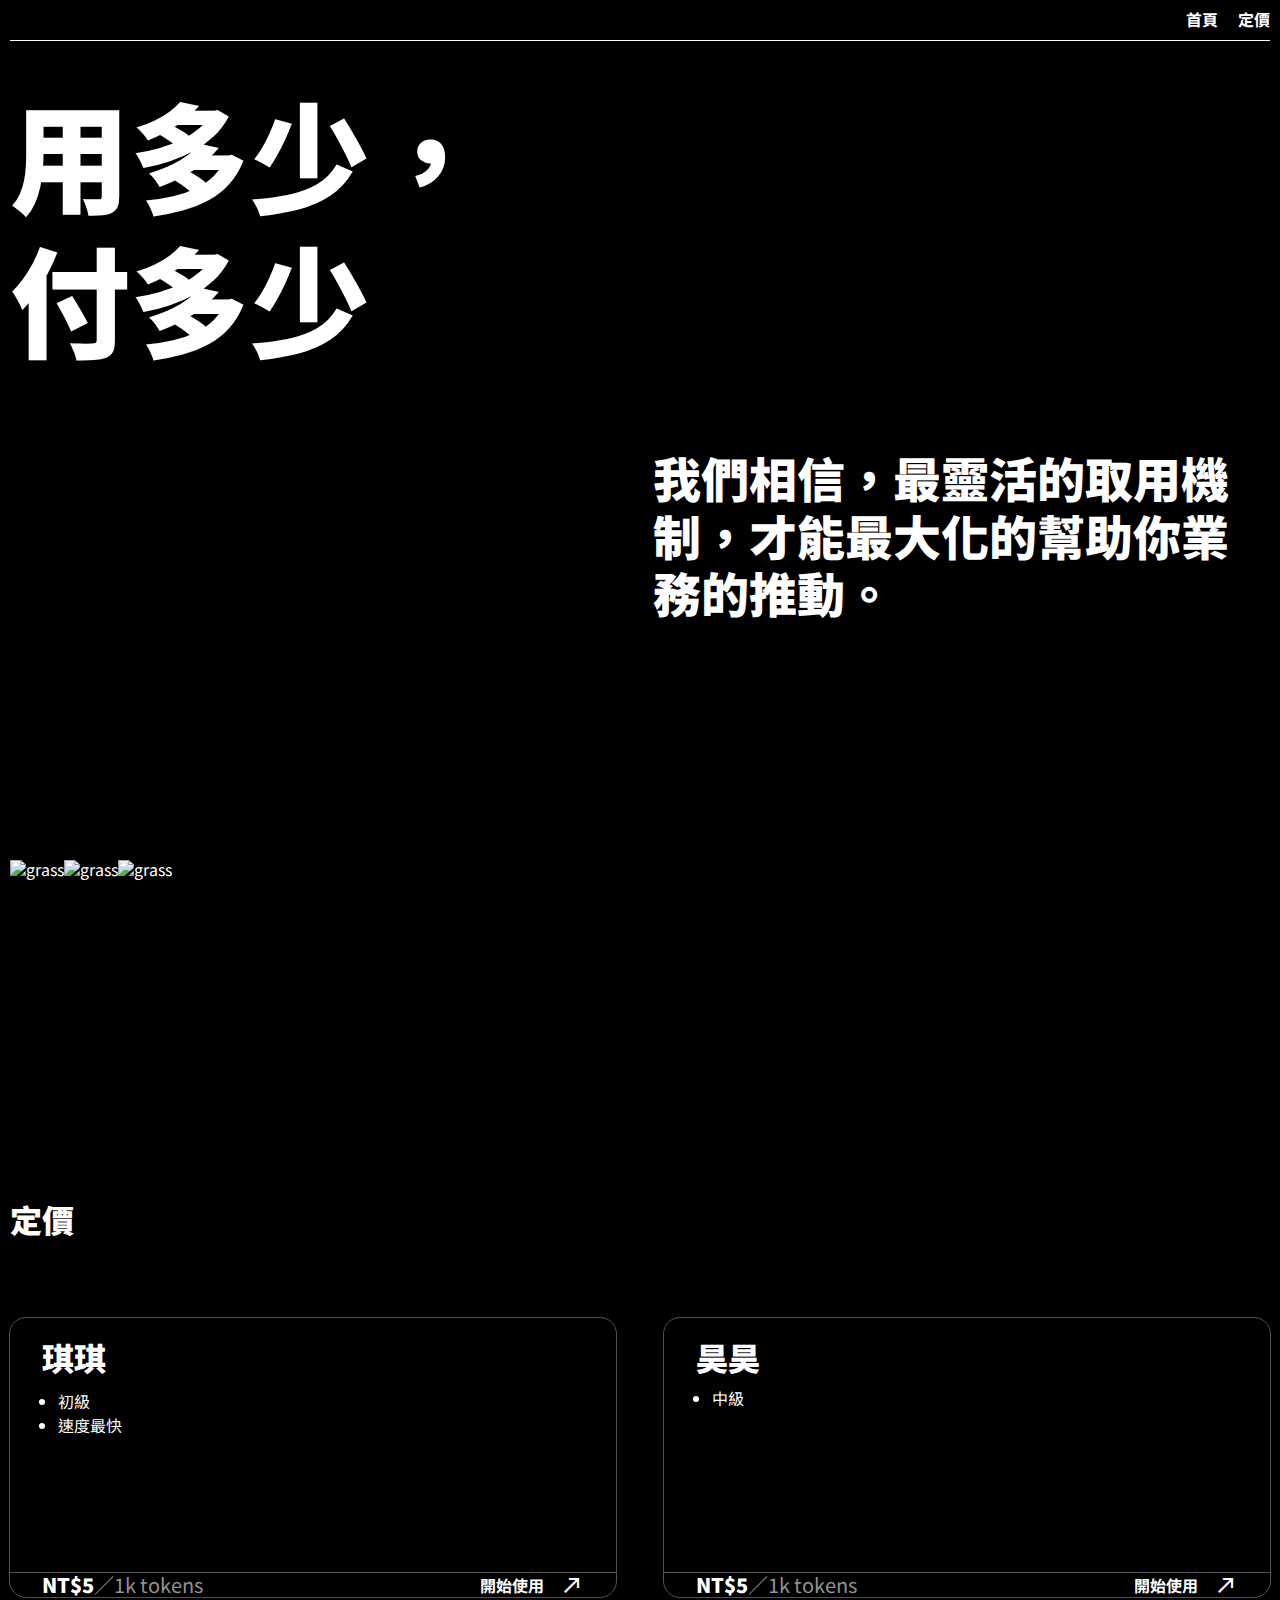
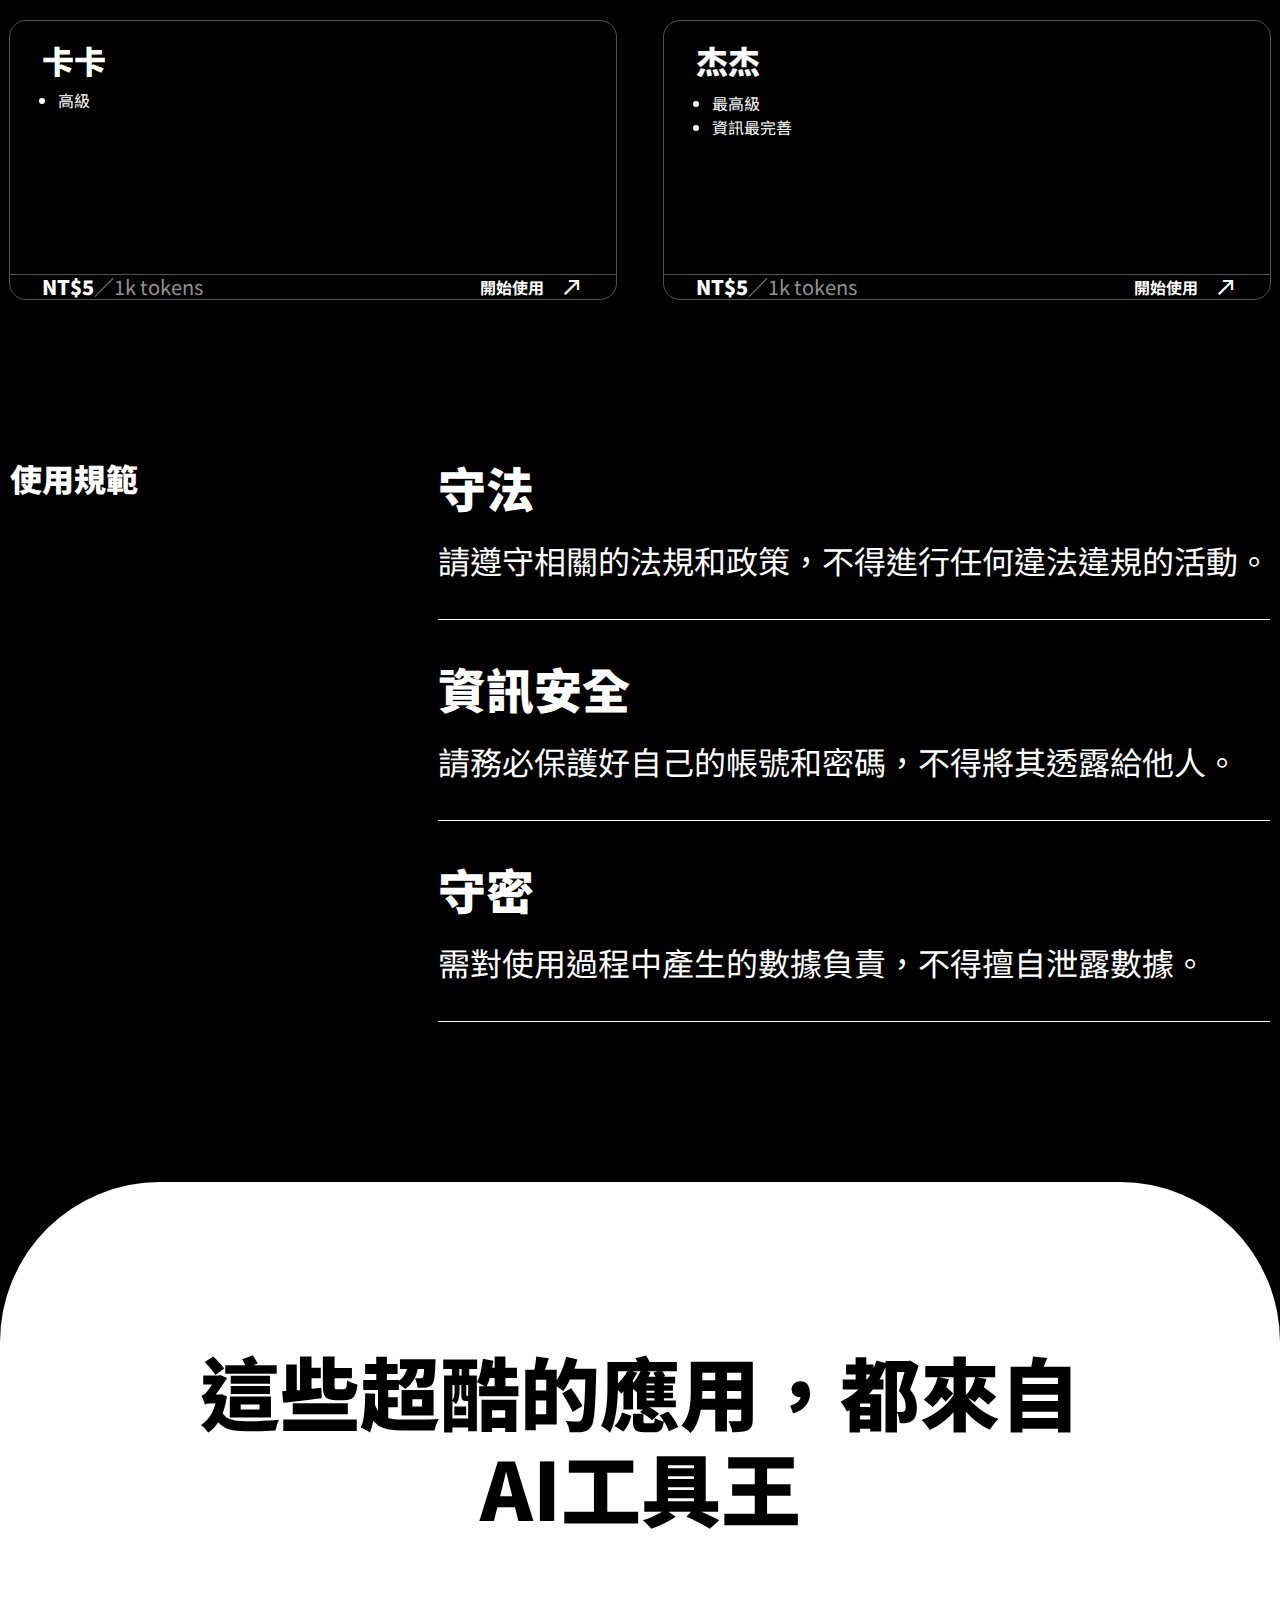
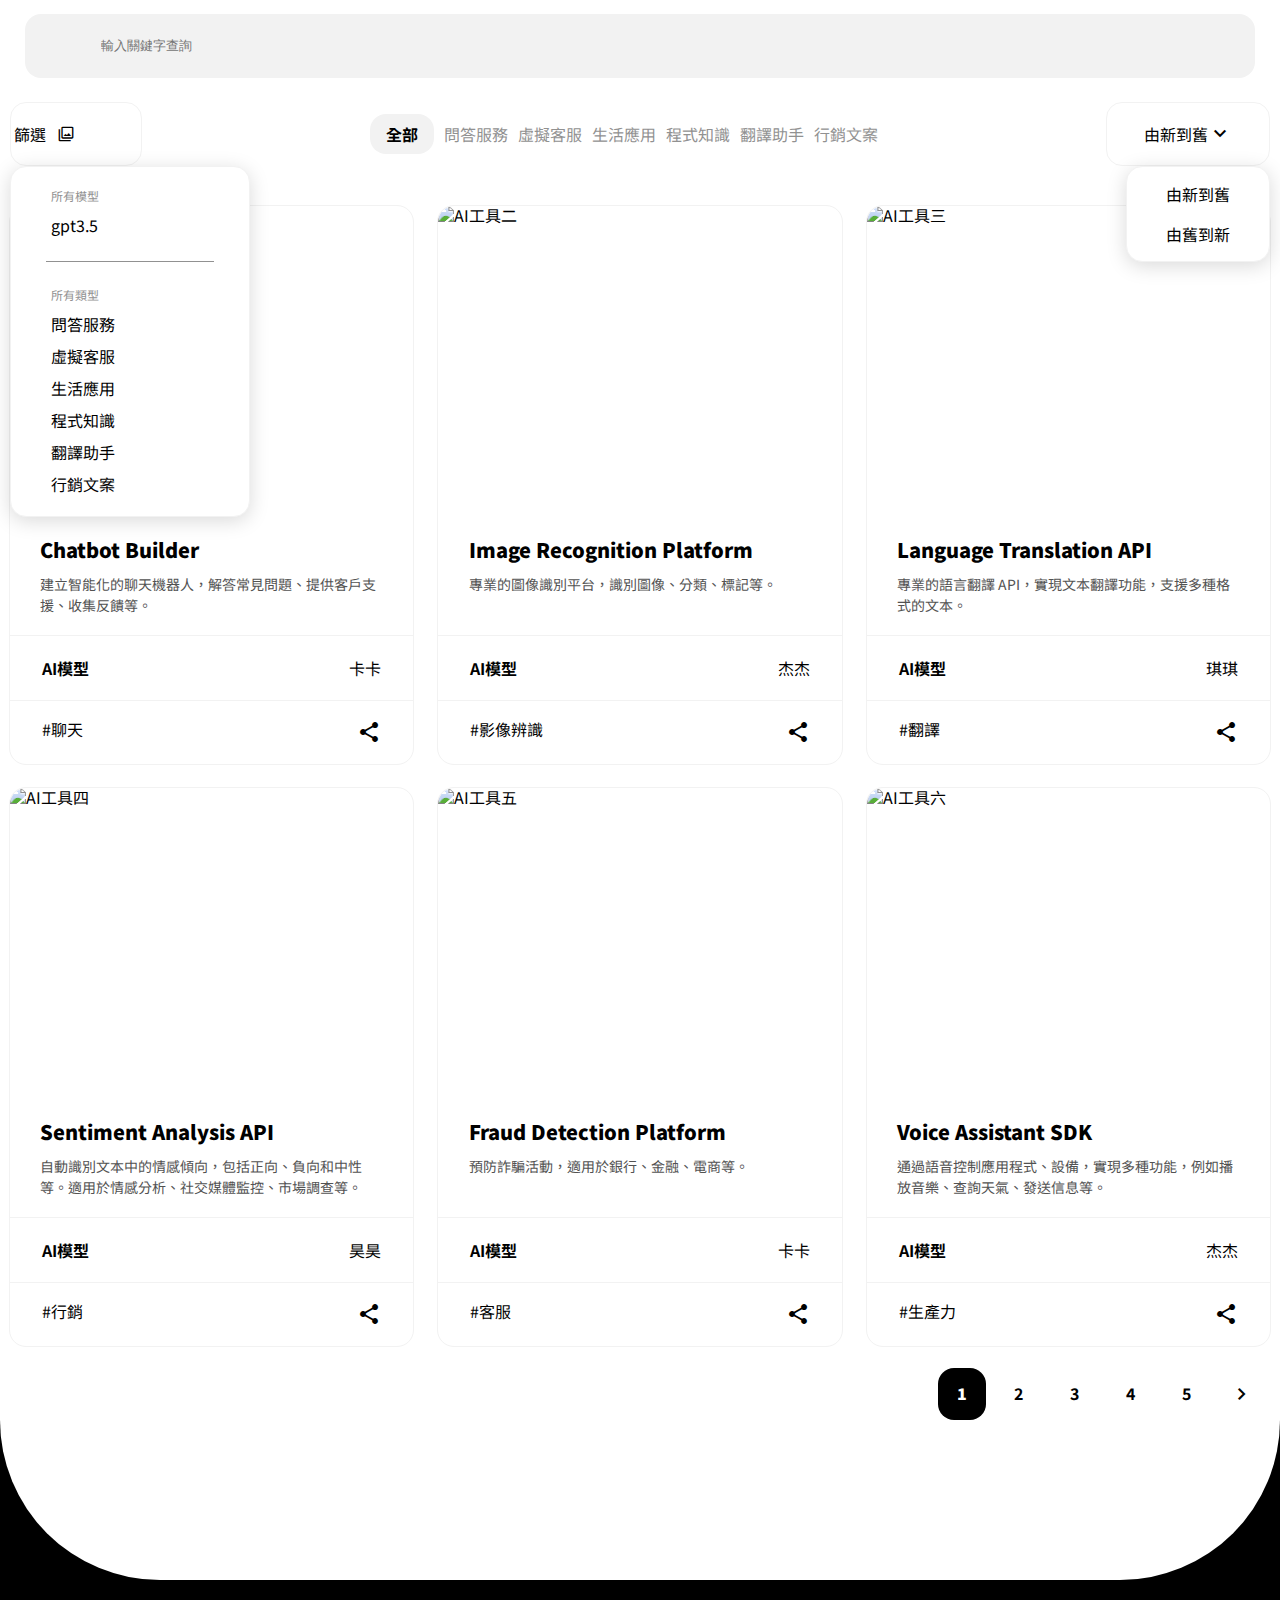
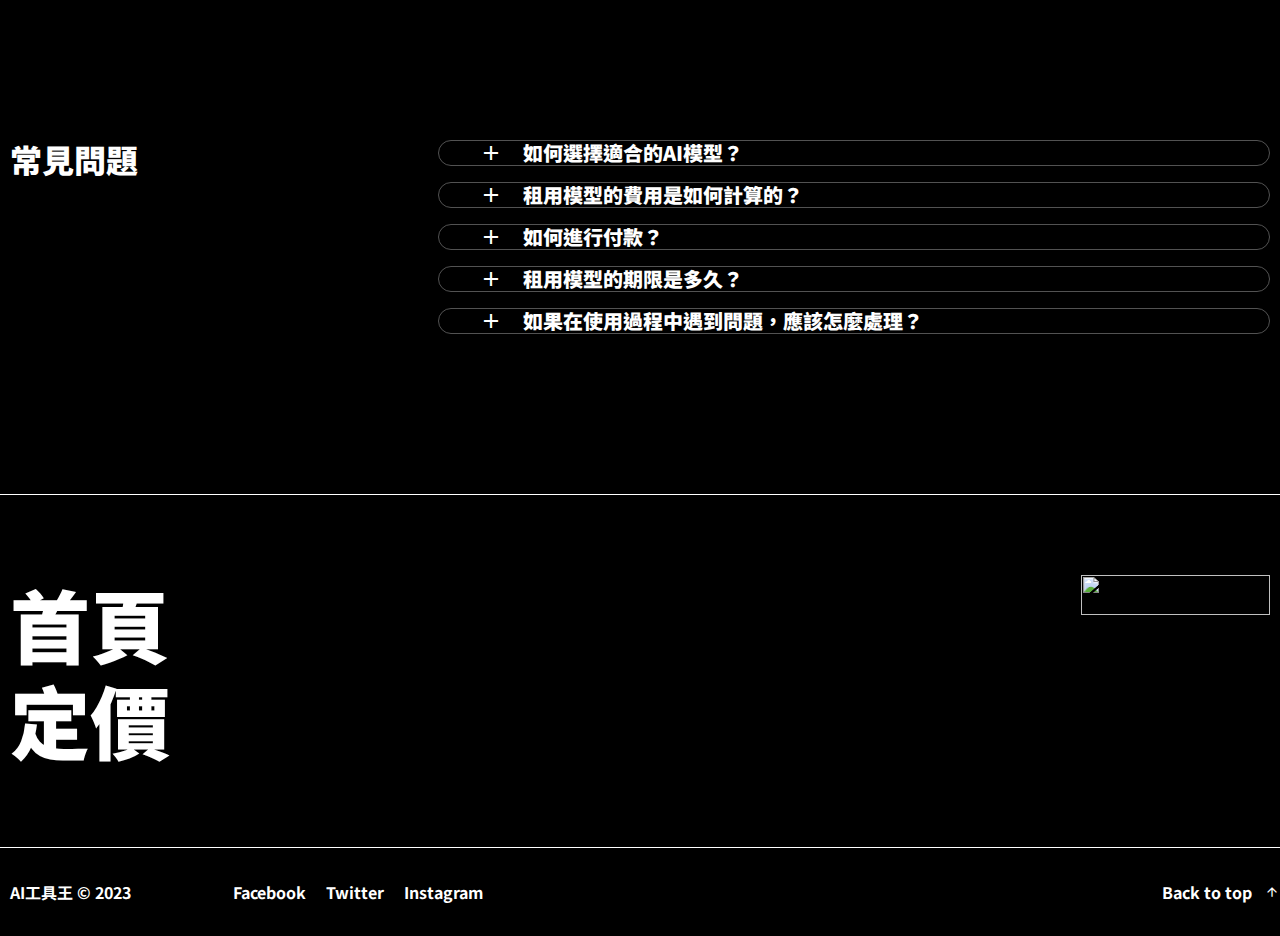
==== commit 8a962c17: "對建議進行修正" ====
--- a/price.html
+++ b/price.html
@@ -18,7 +18,7 @@
 
 <body>
     <div class="container">
-        <div class="header updown-1 mb40 d-flex jcsb">
+        <div class="header py20 mb40 d-flex jcsb">
             <div class="logo">
                 <h1><a href="#"><img
                             src="https://raw.githubusercontent.com/hexschool/2022-web-layout-training/main/2023web-camp/logo.png"
@@ -66,7 +66,7 @@
                         <li>速度最快</li>
                     </ul>
                 </div>
-                <div class="token-bar d-flex jcsb updown-1 font-2">
+                <div class="token-bar d-flex jcsb py20 font-2">
                     <p class="font-900 token-price ml32">NT$5<span>／1k tokens</span></p>
                     <a class="font-white mr32 font-700" href="#">開始使用　<span class="material-symbols-outlined">
                             call_made
@@ -80,7 +80,7 @@
                         <li>中級</li>
                     </ul>
                 </div>
-                <div class="token-bar d-flex jcsb updown-1 font-2">
+                <div class="token-bar d-flex jcsb py20 font-2">
                     <p class="font-900 token-price ml32">NT$5<span>／1k tokens</span></p>
                     <a class="font-white mr32 font-700" href="#">開始使用　<span class="material-symbols-outlined">
                             call_made
@@ -94,7 +94,7 @@
                         <li>高級</li>
                     </ul>
                 </div>
-                <div class="token-bar d-flex jcsb updown-1 font-2">
+                <div class="token-bar d-flex jcsb py20 font-2">
                     <p class="font-900 token-price ml32">NT$5<span>／1k tokens</span></p>
                     <a class="font-white mr32 font-700" href="#">開始使用　<span class="material-symbols-outlined">
                             call_made
@@ -109,7 +109,7 @@
                         <li>資訊最完善</li>
                     </ul>
                 </div>
-                <div class="token-bar d-flex jcsb updown-1 font-2">
+                <div class="token-bar d-flex jcsb py20 font-2">
                     <p class="font-900 token-price ml32">NT$5<span>／1k tokens</span></p>
                     <a class="font-white mr32 font-700" href="#">開始使用　<span class="material-symbols-outlined">
                             call_made
@@ -142,7 +142,7 @@
             <div class="middle-bar d-flex jcsb aic mb40 lh">
                 <div id="button-all-sort" class="box-select box-select-filter">篩選<span class="material-icons"
                         style="margin-left: 12px;font-size: 16px;">
-                        tune
+                        filter_alt
                     </span></div>
                     <div class="all-sort-drop d-flex fdc">
                         <ul class="sort-model d-flex fdc">
@@ -337,7 +337,7 @@
         <div class="question-section d-flex jcsb mb160">
             <h2 class="font-3 font-900">常見問題</h2>
             <ul class="q-a font-2 font-900">
-                <li class="mb16 updown-1">
+                <li class="mb16 py20">
                     <div class="q-container d-flex">
                         <span class="icon-add ml40 mr20 material-symbols-outlined">add</span>
                         <span class="icon-remove ml40 mr20 material-symbols-outlined">remove</span>
@@ -346,7 +346,7 @@
                     <p class="ans lh">選擇適合的 AI
                         模型需要考慮您的應用場景、需要解決的問題、可用的資源以及預算等因素。可以通過對比不同模型的性能、準確率、速度等指標，以及與其他用戶的評價與反饋，來選擇最適合的模型。</p>
                 </li>
-                <li class="mb16 updown-1">
+                <li class="mb16 py20">
                     <div class="q-container d-flex">
                         <span class="icon-add ml40 mr20 material-symbols-outlined">add</span>
                         <span class="icon-remove ml40 mr20 material-symbols-outlined">remove</span>
@@ -356,7 +356,7 @@
                         租用模型的費用通常會根據模型的性能和使用時間等因素進行計算。具體而言，模型的性能可以根據其精度、速度、暫用資源等指標來評估；而使用時間可以根據租用時間的長短來計算，通常會按小時、天或月來計算。綜合考慮這些因素，系統會自動算出對應的租用費用。
                     </p>
                 </li>
-                <li class="mb16 updown-1">
+                <li class="mb16 py20">
                     <div class="q-container d-flex">
                         <span class="icon-add ml40 mr20 material-symbols-outlined">add</span>
                         <span class="icon-remove ml40 mr20 material-symbols-outlined">remove</span>
@@ -366,7 +366,7 @@
                         付款方式可以通過網站上提供的宴上支付平台進行支付。具體而言，您可以選擇信用卡、銀行轉帳電子錢包等不同的支付方式進行支付。在支付前，您需要先登錄網站並選擇適合的租用方案，系統會自動計算出對應的租用欸用和支付金額，然後您可以選擇適合的支付方式進行支付。完成支付後，系統會自動向您提供相應的服務。
                     </p>
                 </li>
-                <li class="mb16 updown-1">
+                <li class="mb16 py20">
                     <div class="q-container d-flex">
                         <span class="icon-add ml40 mr20 material-symbols-outlined">add</span>
                         <span class="icon-remove ml40 mr20 material-symbols-outlined">remove</span>
@@ -374,7 +374,7 @@
                     </div>
                     <p class="ans lh">租用模型的期限可以根據您的需求進行設置，通常可以選擇幾個小時、幾天或幾個月等不同的時間段。</p>
                 </li>
-                <li class="updown-1">
+                <li class="py20">
                     <div class="q-container d-flex">
                         <span class="icon-add ml40 mr20 material-symbols-outlined">add</span>
                         <span class="icon-remove ml40 mr20 material-symbols-outlined">remove</span>
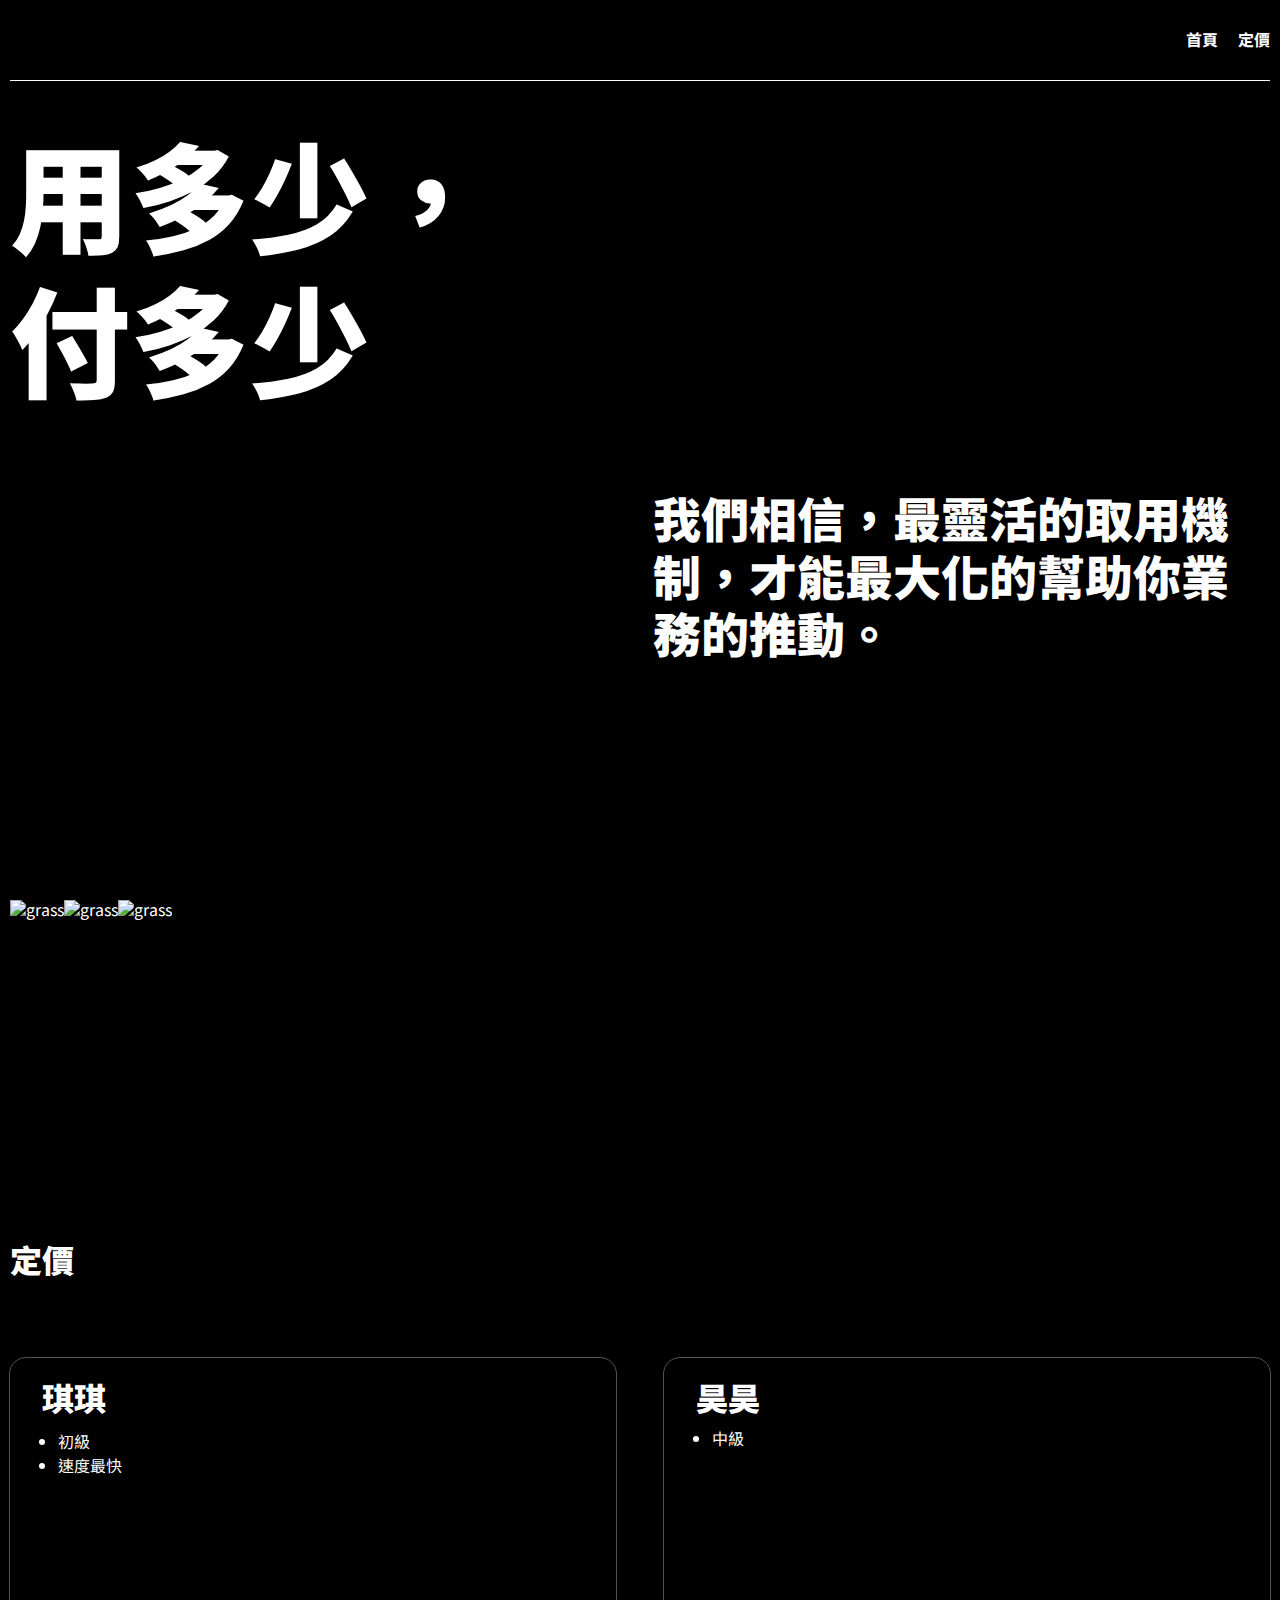
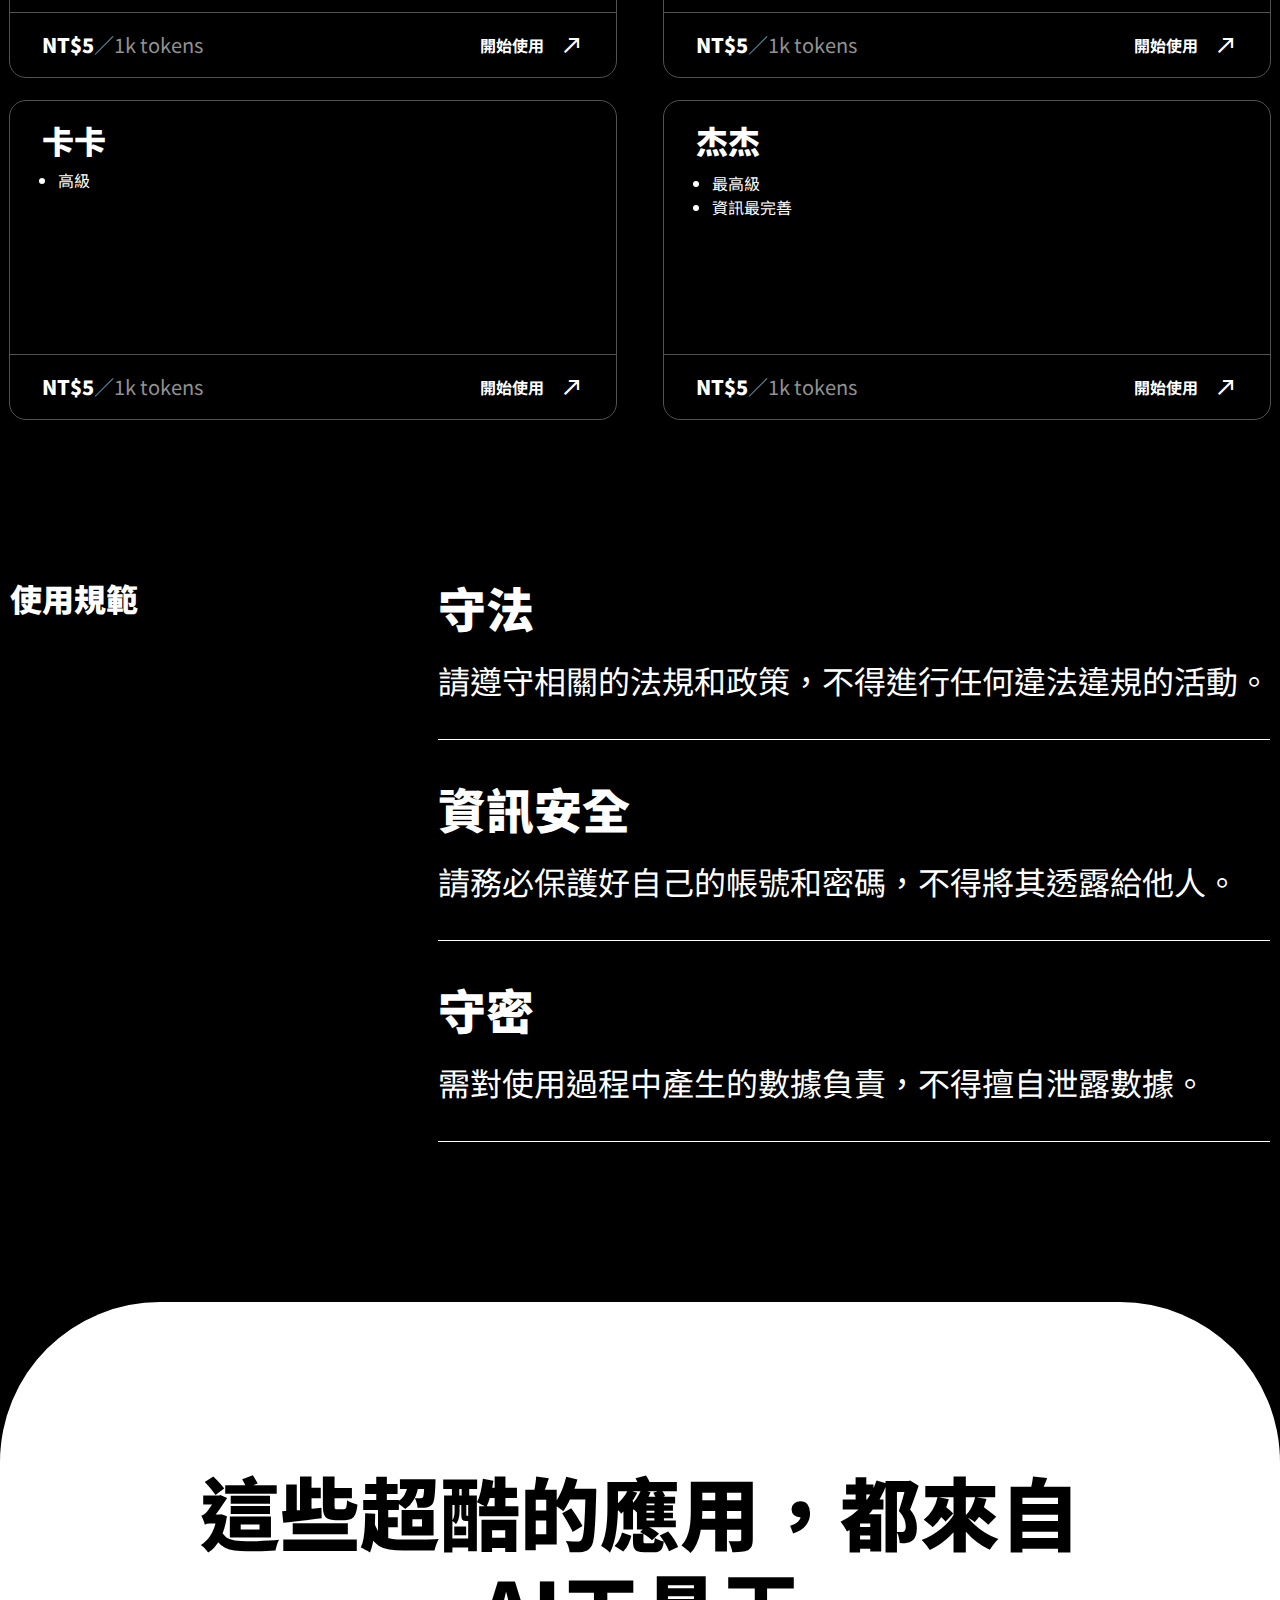
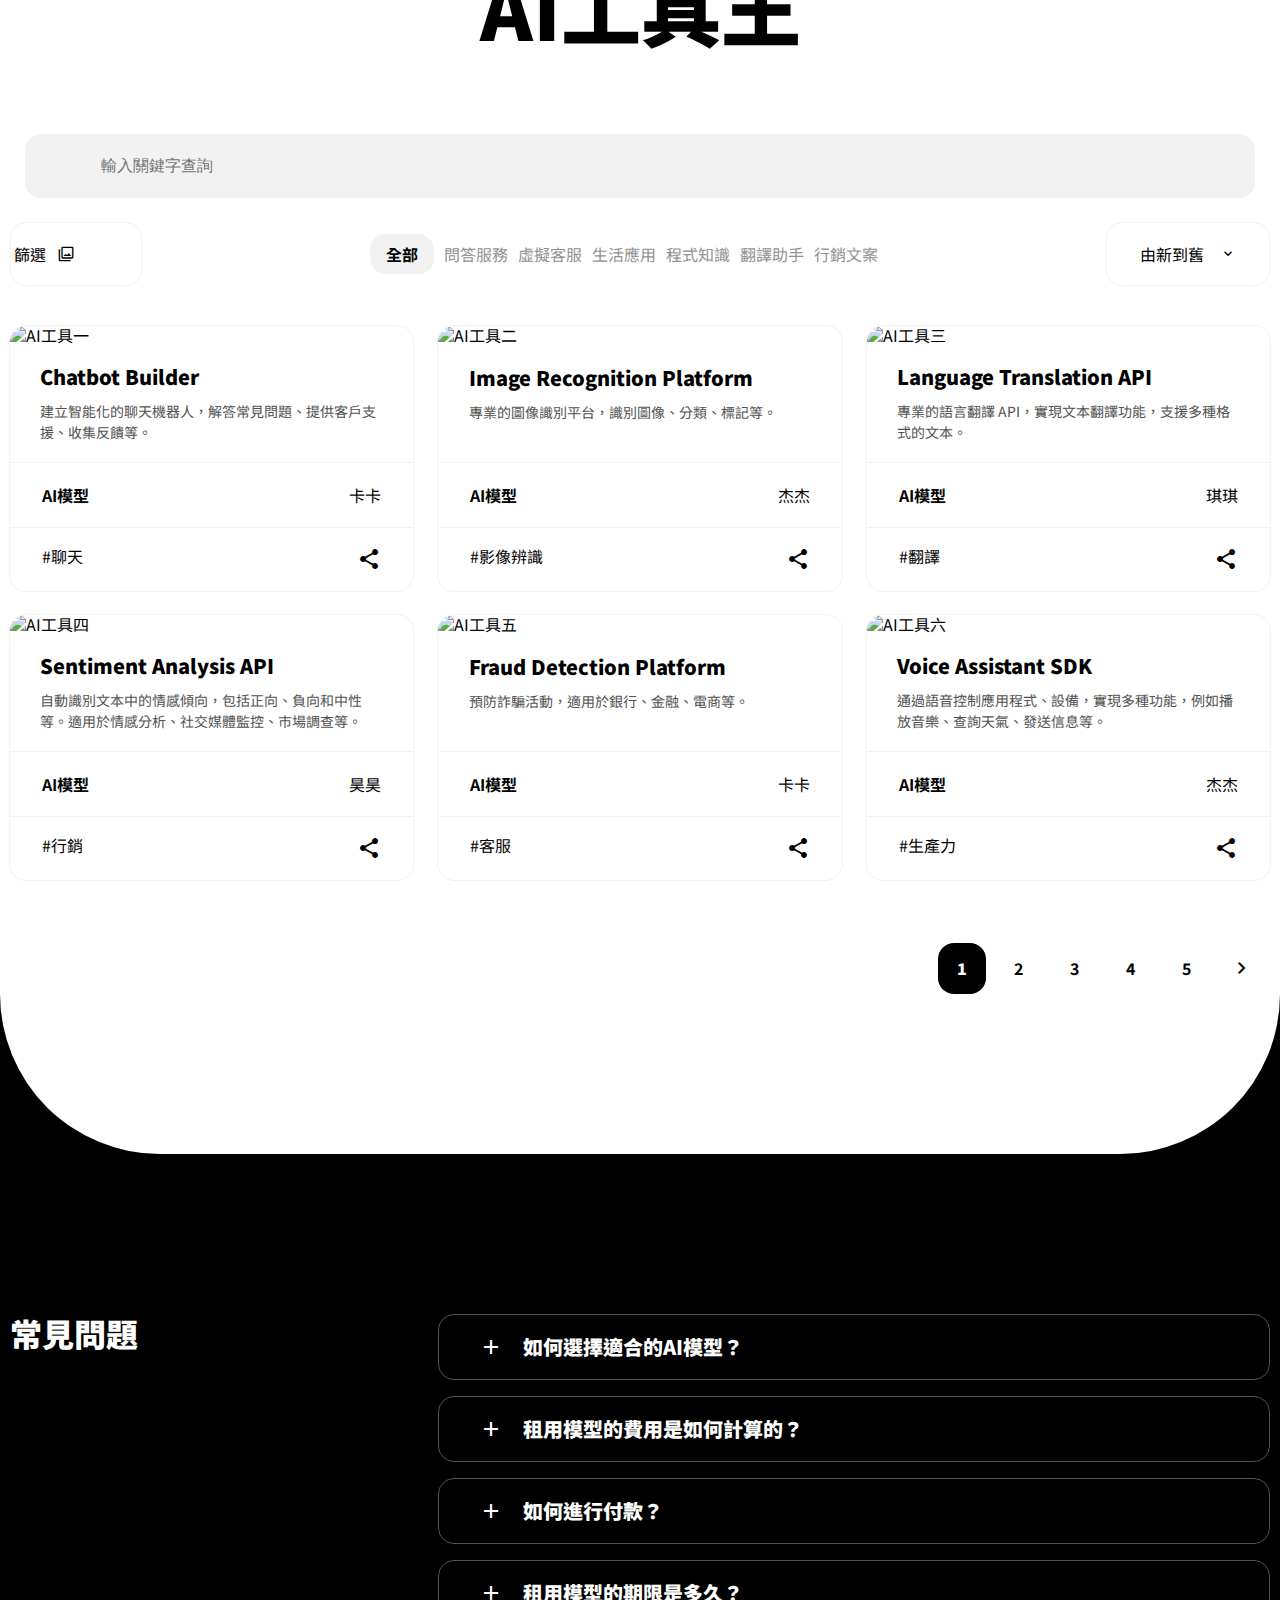
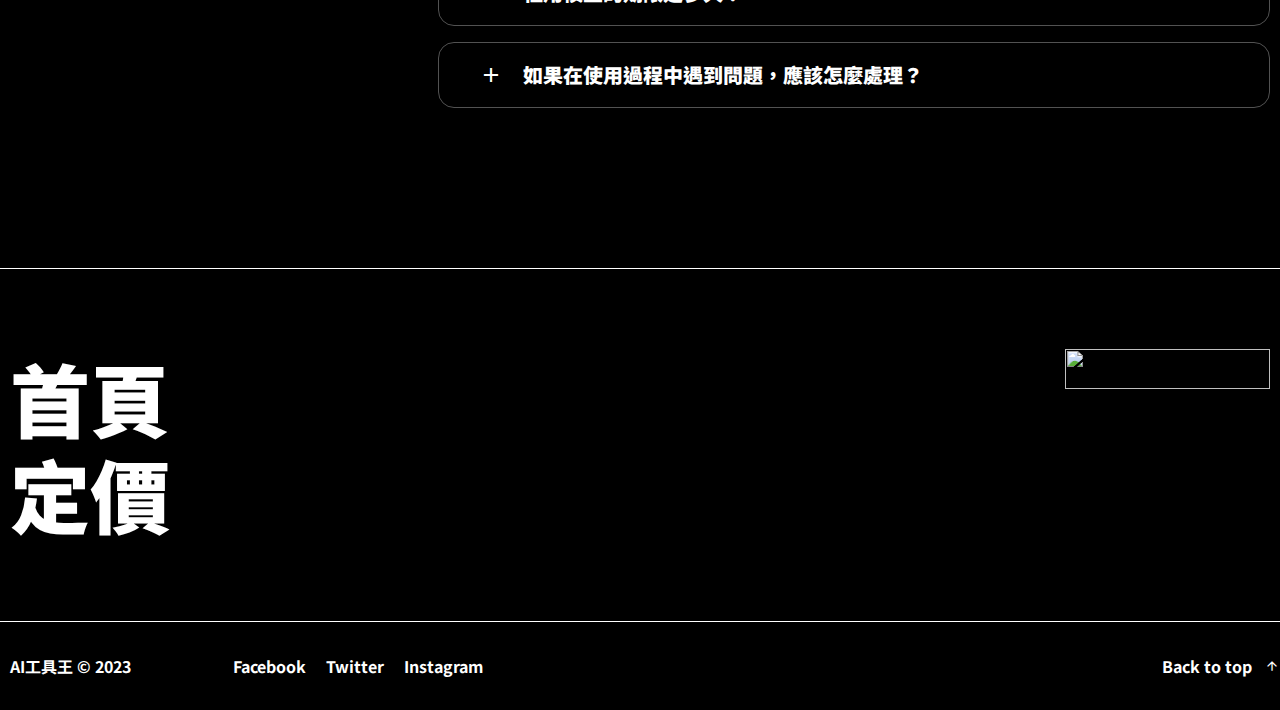
==== commit cfc0c204: "icon-fix" ====
--- a/price.html
+++ b/price.html
@@ -191,7 +191,7 @@
                     <li><a class="d-block unselected">翻譯助手</a></li>
                     <li><a class="d-block unselected">行銷文案</a></li>
                 </ul>
-                <div id="button-date" class="box-select">由新到舊<span class="material-icons">keyboard_arrow_down</span>
+                <div id="button-date" class="box-select">由新到舊<span class="material-icons date-sort-drop-icon">keyboard_arrow_down</span>
                 </div>
                 <div class="date-sort-drop box-select d-flex fdc">
                     <div id="to-old-btn" class="to-new-select">由新到舊</div>
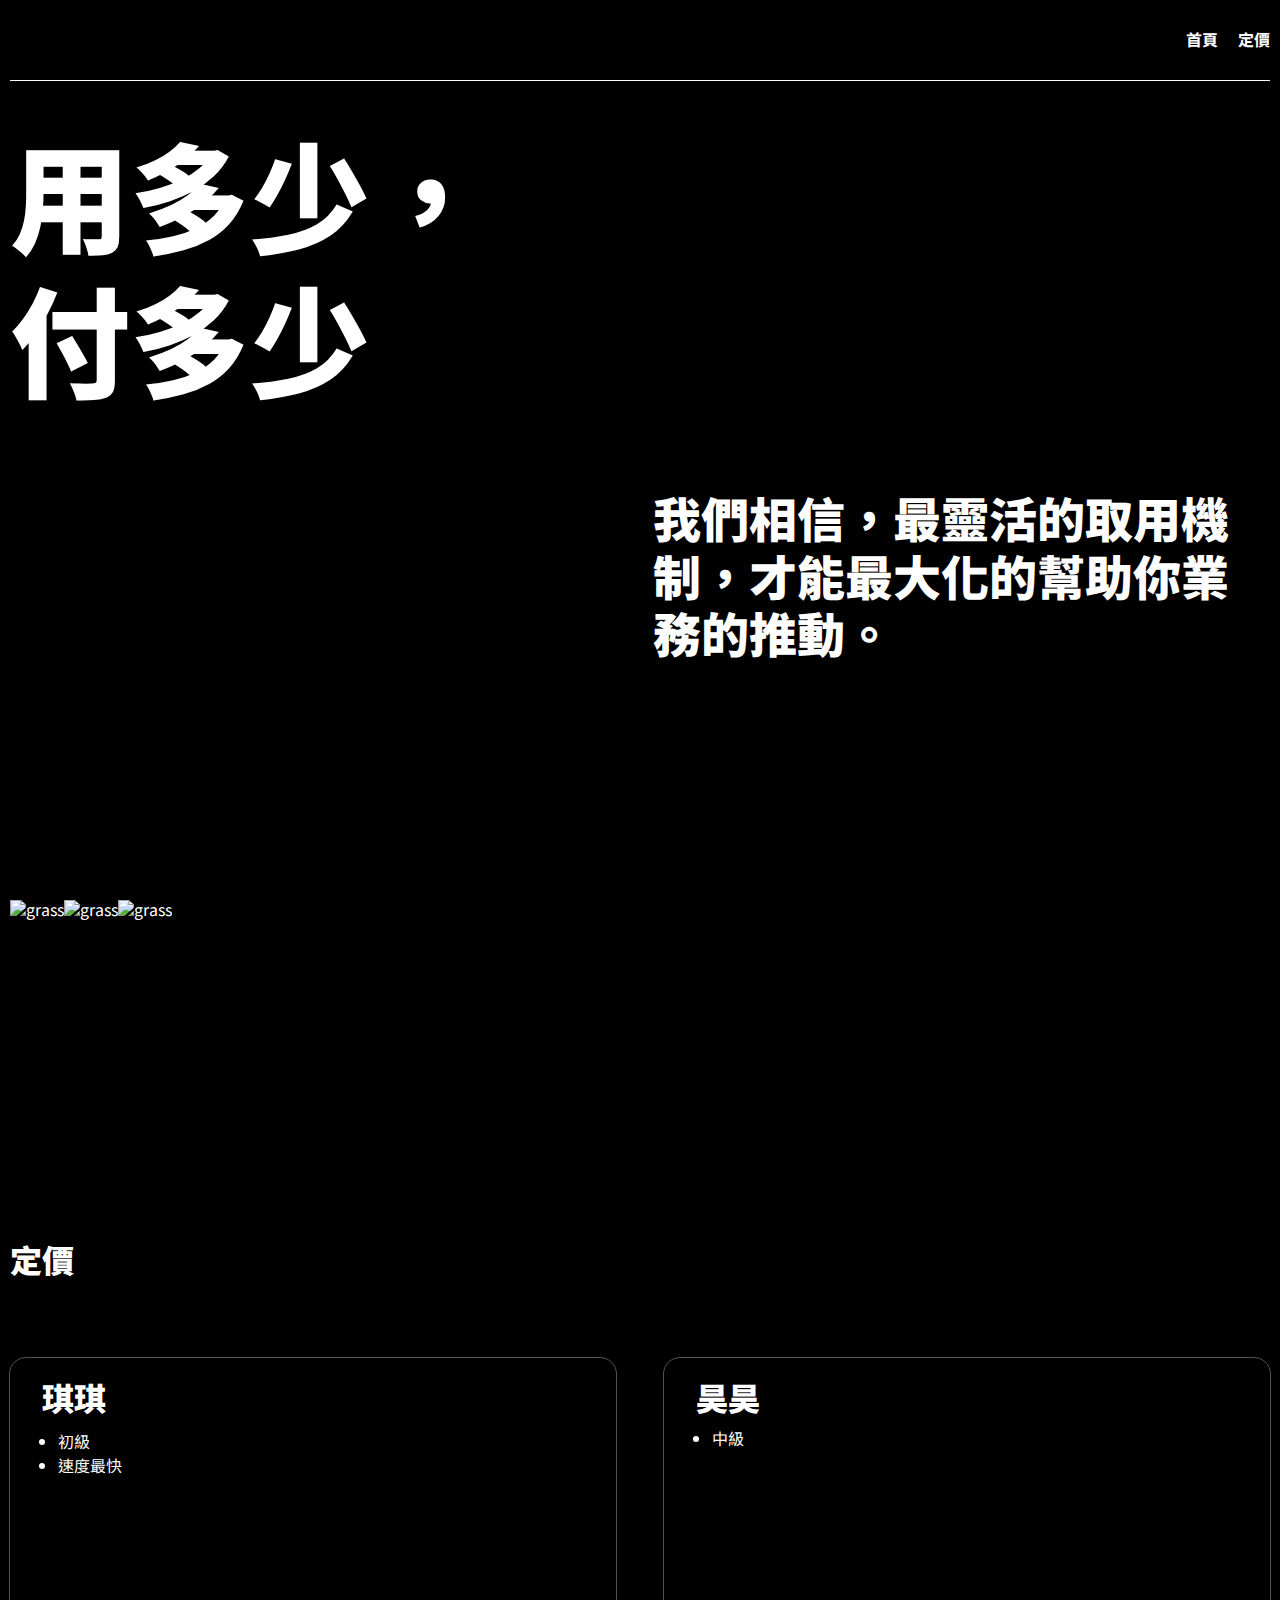
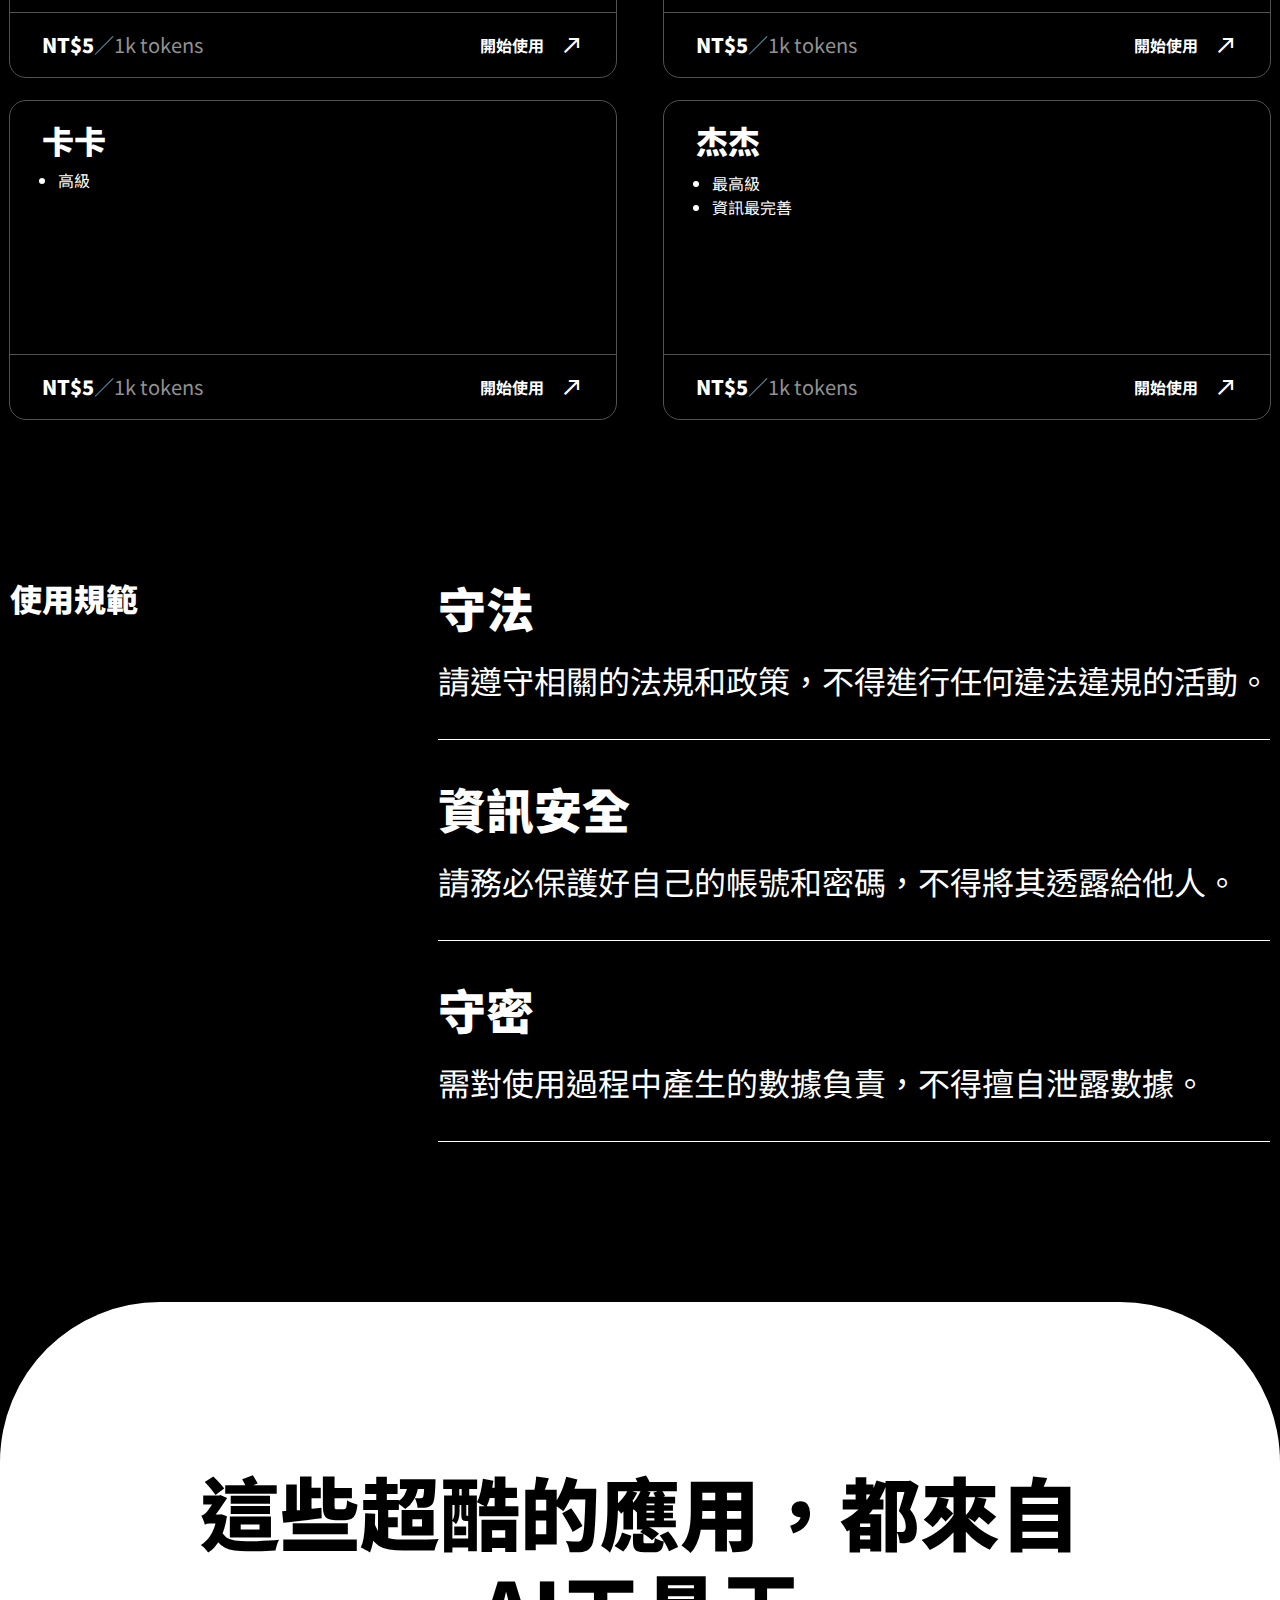
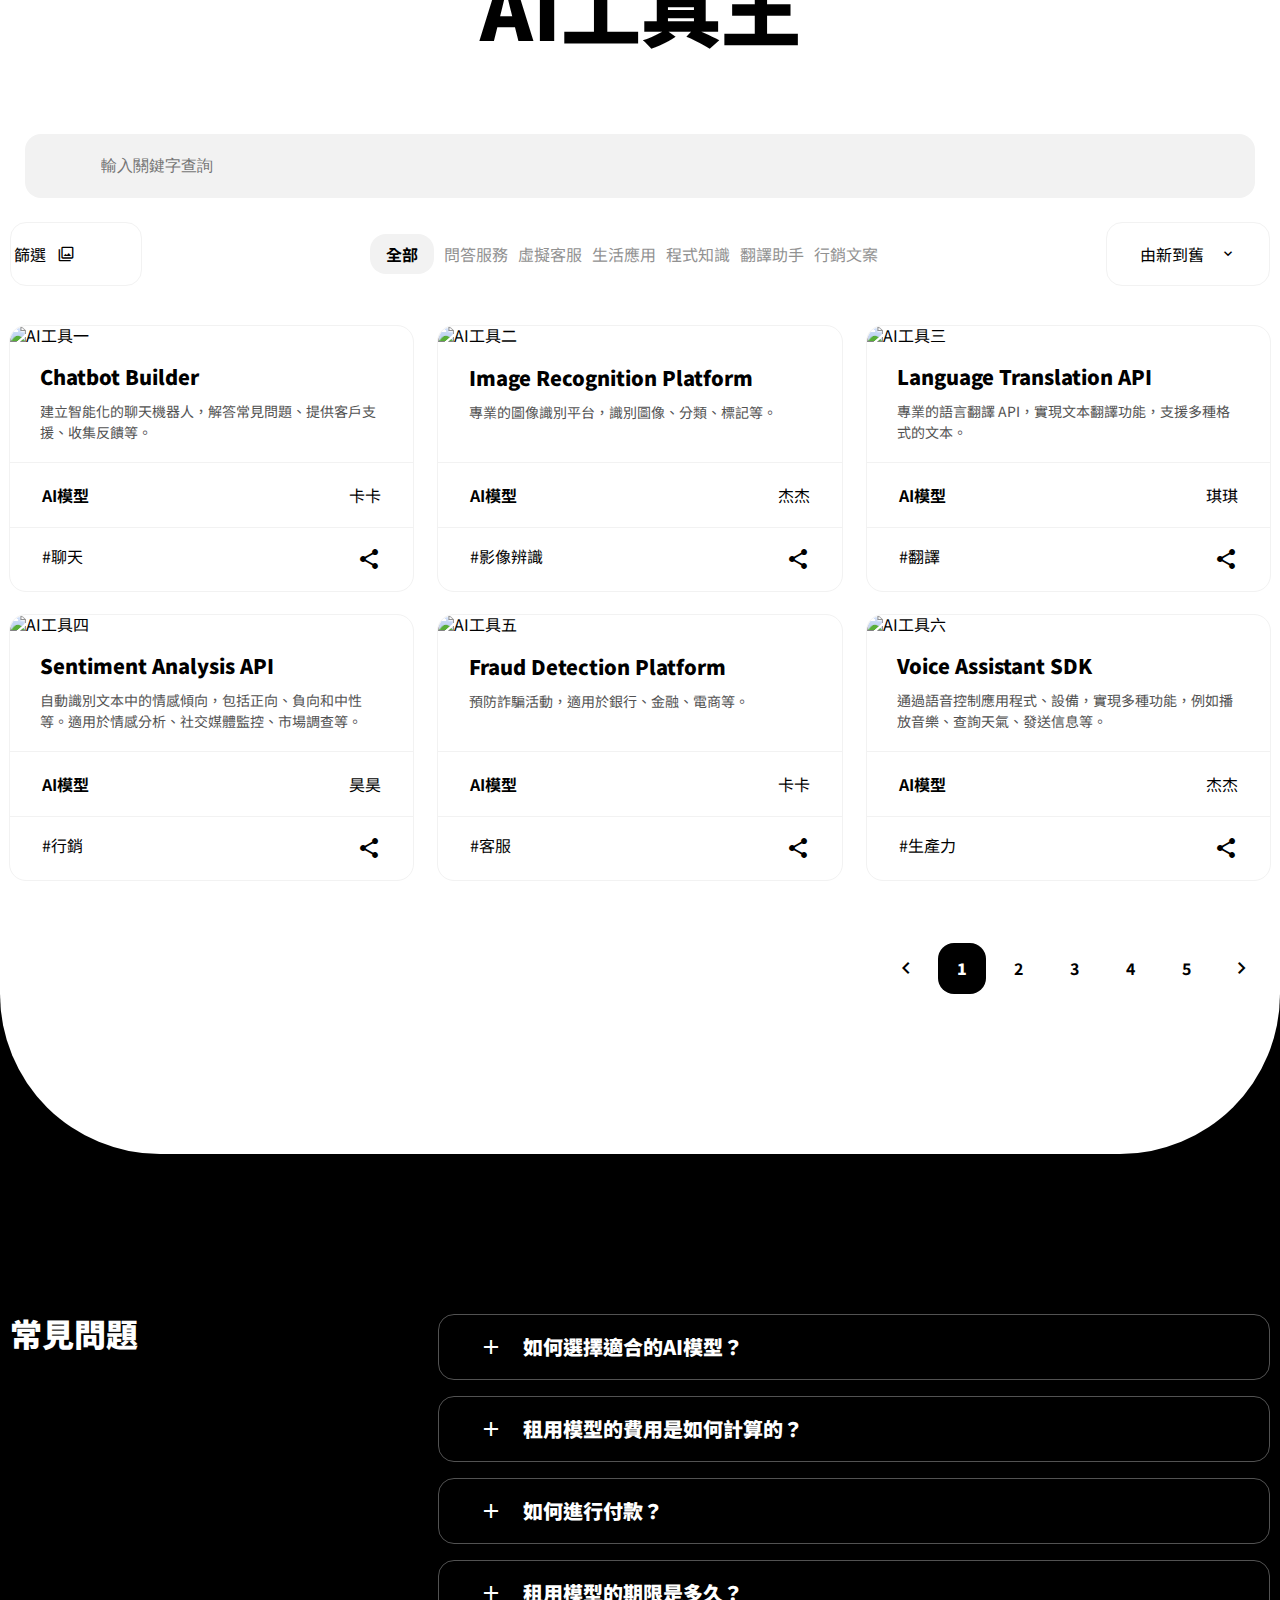
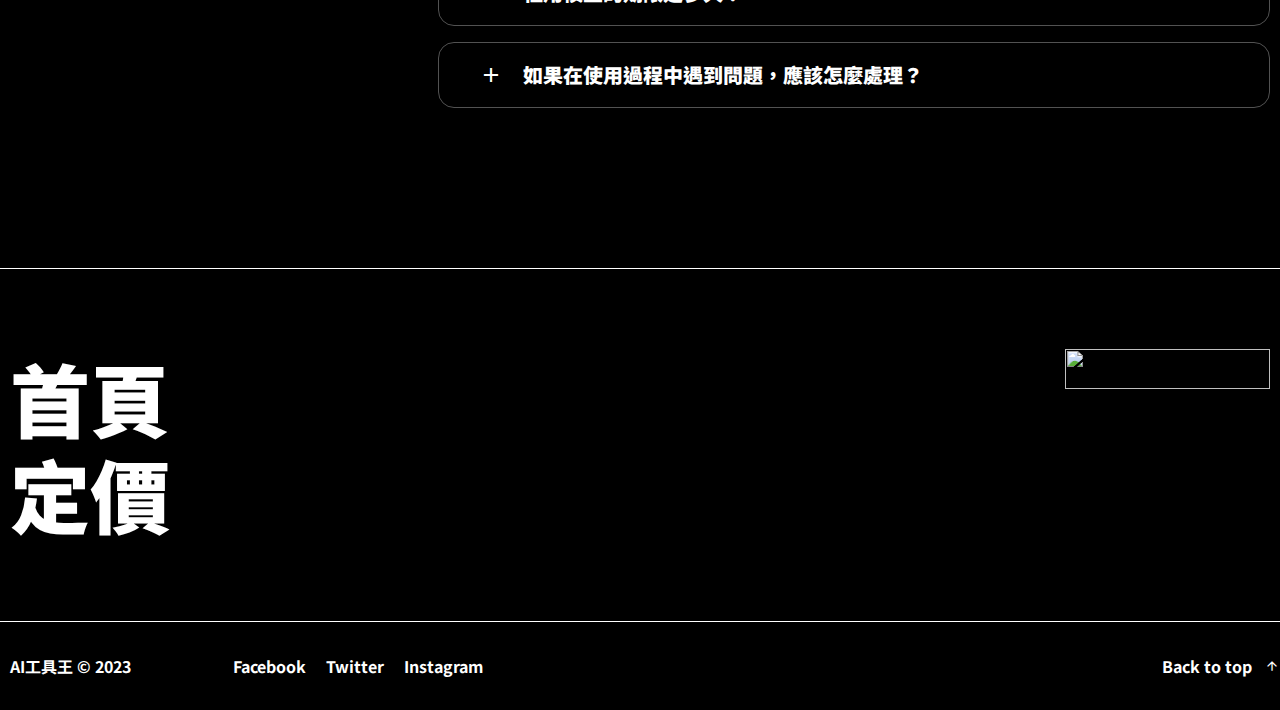
==== commit ad680733: "Add files via upload" ====
--- a/price.html
+++ b/price.html
@@ -321,6 +321,10 @@
                 </li>
             </ul>
             <ul class="pagination d-flex jcend font-700 mt16">
+                <li
+                            class="arrow-left material-symbols-outlined">
+                            keyboard_arrow_left
+                    </li>
                 <li><a class="d-block selected-pagination">1</a></li>
                 <li><a class="d-block unselected-pagination">2</a></li>
                 <li><a class="d-block unselected-pagination">3</a></li>
